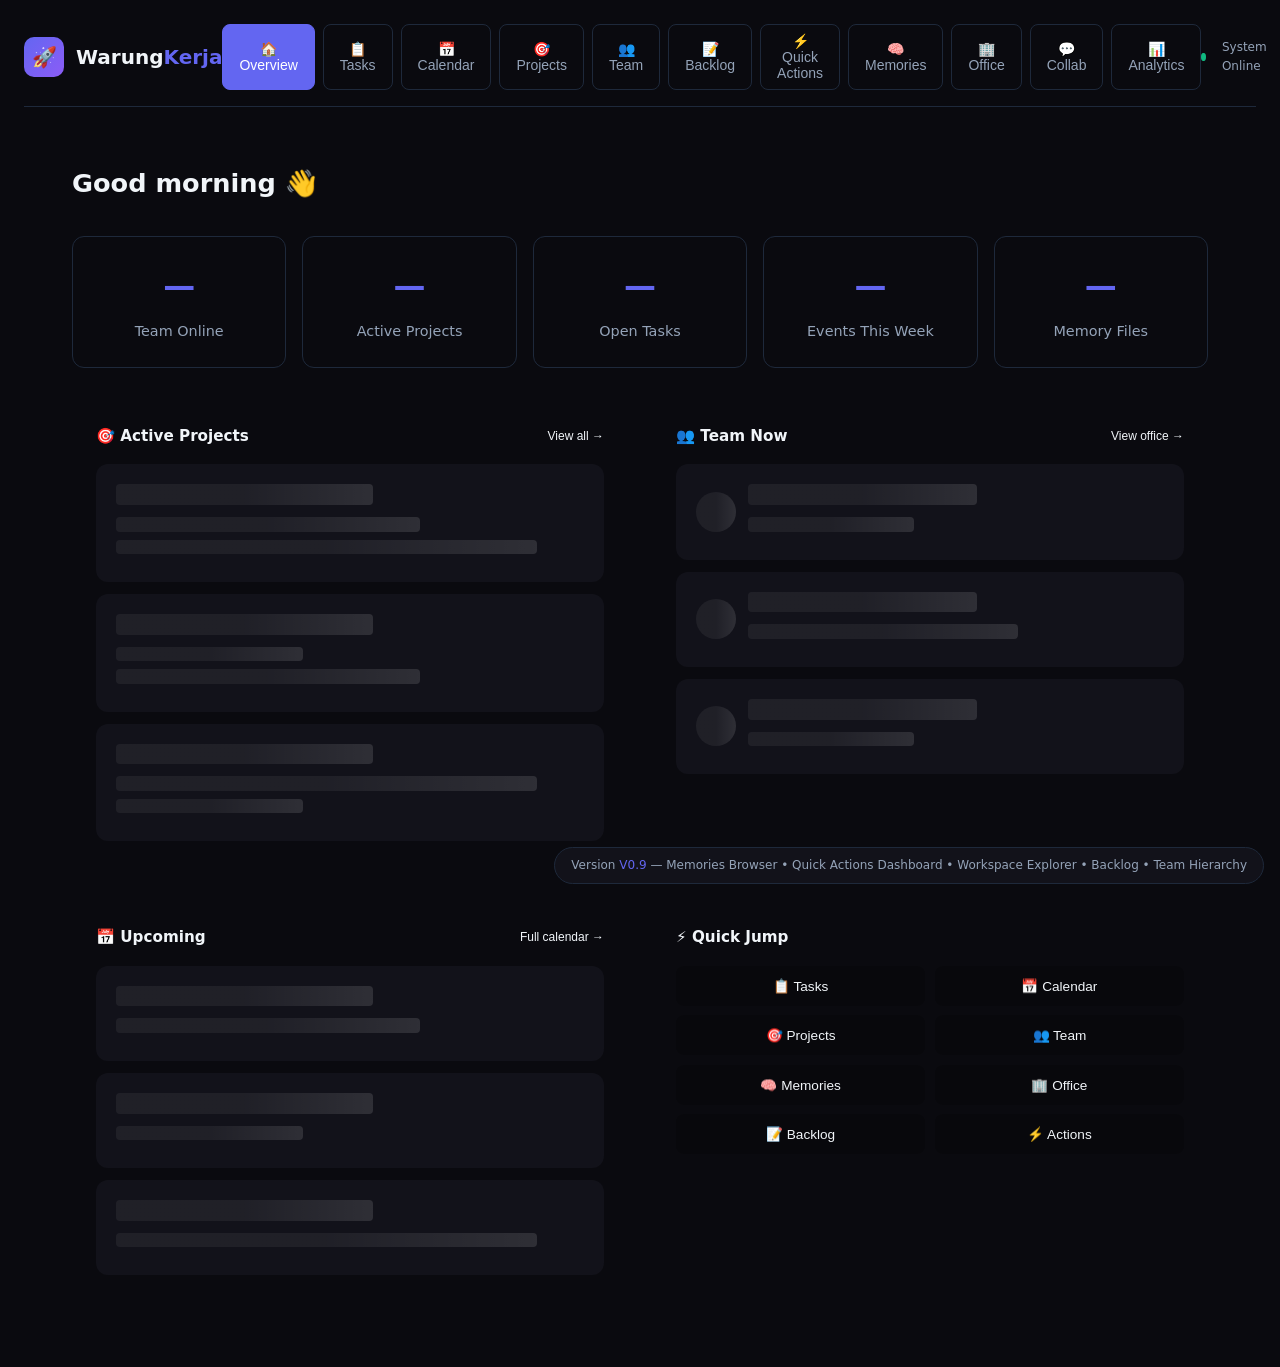
==== index.html @ e91f6173 "feat(V1.4): Add auto-refresh + skeleton loading states - Auto-refresh: all data sources reload every" ====
<!DOCTYPE html>
<html lang="en">
<head>
    <meta charset="UTF-8">
    <meta name="viewport" content="width=device-width, initial-scale=1.0">
    <title>Warung-Kerja Mission Control</title>
    <link rel="stylesheet" href="styles.css">
</head>
<body>
    <div class="container">
        <header>
            <div class="logo">
                <div class="logo-icon">🚀</div>
                <div>
                    <h1>Warung<span>Kerja</span></h1>
                </div>
            </div>
            <div class="nav-tabs">
                <button class="nav-tab active" onclick="showTab('overview', event)">🏠 Overview</button>
                <button class="nav-tab" onclick="showTab('tasks', event)">📋 Tasks</button>
                <button class="nav-tab" onclick="showTab('calendar', event)">📅 Calendar</button>
                <button class="nav-tab" onclick="showTab('projects', event)">🎯 Projects</button>
                <button class="nav-tab" onclick="showTab('team', event)">👥 Team</button>
                <button class="nav-tab" onclick="showTab('backlog', event)">📝 Backlog</button>
                <button class="nav-tab" onclick="showTab('quickactions', event)">⚡ Quick Actions</button>
                <button class="nav-tab" onclick="showTab('memories', event)">🧠 Memories</button>
                <button class="nav-tab" onclick="showTab('office', event)">🏢 Office</button>
                <button class="nav-tab" onclick="showTab('collaboration', event)">💬 Collab</button>
                <button class="nav-tab" onclick="showTab('analytics', event)">📊 Analytics</button>
            </div>
            <div class="status-bar">
                <div class="status-dot"></div>
                <span>System Online</span>
                <span id="refresh-pill" class="refresh-status" onclick="manualRefresh()" title="Click to refresh data">
                    <span class="refresh-dot" id="refresh-dot"></span>
                    <span class="refresh-icon">↻</span>
                    <span id="refresh-label">Loading…</span>
                </span>
            </div>
        </header>
        
        <div id="overview-tab" class="tab-content">
            <div style="padding: 2rem; max-width: 1200px; margin: 0 auto;">

                <!-- Greeting + date -->
                <div style="margin-bottom: 2rem;">
                    <h2 id="overview-greeting" style="margin: 0 0 0.25rem; font-size: 1.6rem;">Good morning 👋</h2>
                    <div id="overview-date" style="color: var(--text-secondary); font-size: 0.9rem;"></div>
                </div>

                <!-- Hero stats -->
                <div style="display: grid; grid-template-columns: repeat(auto-fit, minmax(160px, 1fr)); gap: 1rem; margin-bottom: 2rem;" id="overview-hero-stats">
                    <div class="stat-card" style="cursor:pointer;" onclick="showTab('team',event)">
                        <div class="stat-value" id="ov-online-count">—</div>
                        <div class="stat-label">Team Online</div>
                    </div>
                    <div class="stat-card" style="cursor:pointer;" onclick="showTab('projects',event)">
                        <div class="stat-value" id="ov-active-projects">—</div>
                        <div class="stat-label">Active Projects</div>
                    </div>
                    <div class="stat-card" style="cursor:pointer;" onclick="showTab('backlog',event)">
                        <div class="stat-value" id="ov-backlog-tasks">—</div>
                        <div class="stat-label">Open Tasks</div>
                    </div>
                    <div class="stat-card" style="cursor:pointer;" onclick="showTab('calendar',event)">
                        <div class="stat-value" id="ov-upcoming-events">—</div>
                        <div class="stat-label">Events This Week</div>
                    </div>
                    <div class="stat-card" style="cursor:pointer;" onclick="showTab('memories',event)">
                        <div class="stat-value" id="ov-memory-files">—</div>
                        <div class="stat-label">Memory Files</div>
                    </div>
                </div>

                <!-- Two-column: projects + team -->
                <div style="display: grid; grid-template-columns: 1fr 1fr; gap: 1.5rem; margin-bottom: 1.5rem;">

                    <!-- Active projects -->
                    <div style="background: var(--card-bg); border-radius: 12px; padding: 1.5rem; border: 1px solid var(--border-color);">
                        <div style="display:flex; justify-content:space-between; align-items:center; margin-bottom:1rem;">
                            <h3 style="margin:0; font-size:0.95rem;">🎯 Active Projects</h3>
                            <button onclick="showTab('projects',event)" style="font-size:0.75rem; background:none; border:none; color:var(--accent-color); cursor:pointer;">View all →</button>
                        </div>
                        <div id="ov-projects-list">
                            <div class="skeleton-card"><div class="skeleton-line title"></div><div class="skeleton-line medium"></div><div class="skeleton-line long"></div></div>
                            <div class="skeleton-card"><div class="skeleton-line title"></div><div class="skeleton-line short"></div><div class="skeleton-line medium"></div></div>
                            <div class="skeleton-card"><div class="skeleton-line title"></div><div class="skeleton-line long"></div><div class="skeleton-line short"></div></div>
                        </div>
                    </div>

                    <!-- Team presence -->
                    <div style="background: var(--card-bg); border-radius: 12px; padding: 1.5rem; border: 1px solid var(--border-color);">
                        <div style="display:flex; justify-content:space-between; align-items:center; margin-bottom:1rem;">
                            <h3 style="margin:0; font-size:0.95rem;">👥 Team Now</h3>
                            <button onclick="showTab('office',event)" style="font-size:0.75rem; background:none; border:none; color:var(--accent-color); cursor:pointer;">View office →</button>
                        </div>
                        <div id="ov-team-list">
                            <div class="skeleton-card" style="display:flex;gap:0.75rem;align-items:center;"><div class="skeleton-avatar"></div><div style="flex:1"><div class="skeleton-line title"></div><div class="skeleton-line short"></div></div></div>
                            <div class="skeleton-card" style="display:flex;gap:0.75rem;align-items:center;"><div class="skeleton-avatar"></div><div style="flex:1"><div class="skeleton-line title"></div><div class="skeleton-line medium"></div></div></div>
                            <div class="skeleton-card" style="display:flex;gap:0.75rem;align-items:center;"><div class="skeleton-avatar"></div><div style="flex:1"><div class="skeleton-line title"></div><div class="skeleton-line short"></div></div></div>
                        </div>
                    </div>
                </div>

                <!-- Two-column: upcoming events + quick nav -->
                <div style="display: grid; grid-template-columns: 1fr 1fr; gap: 1.5rem;">

                    <!-- Upcoming calendar events -->
                    <div style="background: var(--card-bg); border-radius: 12px; padding: 1.5rem; border: 1px solid var(--border-color);">
                        <div style="display:flex; justify-content:space-between; align-items:center; margin-bottom:1rem;">
                            <h3 style="margin:0; font-size:0.95rem;">📅 Upcoming</h3>
                            <button onclick="showTab('calendar',event)" style="font-size:0.75rem; background:none; border:none; color:var(--accent-color); cursor:pointer;">Full calendar →</button>
                        </div>
                        <div id="ov-events-list">
                            <div class="skeleton-card"><div class="skeleton-line title"></div><div class="skeleton-line medium"></div></div>
                            <div class="skeleton-card"><div class="skeleton-line title"></div><div class="skeleton-line short"></div></div>
                            <div class="skeleton-card"><div class="skeleton-line title"></div><div class="skeleton-line long"></div></div>
                        </div>
                    </div>

                    <!-- Quick navigation -->
                    <div style="background: var(--card-bg); border-radius: 12px; padding: 1.5rem; border: 1px solid var(--border-color);">
                        <h3 style="margin:0 0 1rem; font-size:0.95rem;">⚡ Quick Jump</h3>
                        <div style="display: grid; grid-template-columns: 1fr 1fr; gap: 0.6rem;">
                            <button onclick="showTab('tasks',event)" style="padding:0.75rem; background:rgba(0,0,0,0.2); border:1px solid var(--border-color); border-radius:8px; color:var(--text-color); cursor:pointer; font-size:0.85rem; transition:background 0.15s;" onmouseover="this.style.background='rgba(99,102,241,0.15)'" onmouseout="this.style.background='rgba(0,0,0,0.2)'">📋 Tasks</button>
                            <button onclick="showTab('calendar',event)" style="padding:0.75rem; background:rgba(0,0,0,0.2); border:1px solid var(--border-color); border-radius:8px; color:var(--text-color); cursor:pointer; font-size:0.85rem; transition:background 0.15s;" onmouseover="this.style.background='rgba(99,102,241,0.15)'" onmouseout="this.style.background='rgba(0,0,0,0.2)'">📅 Calendar</button>
                            <button onclick="showTab('projects',event)" style="padding:0.75rem; background:rgba(0,0,0,0.2); border:1px solid var(--border-color); border-radius:8px; color:var(--text-color); cursor:pointer; font-size:0.85rem; transition:background 0.15s;" onmouseover="this.style.background='rgba(99,102,241,0.15)'" onmouseout="this.style.background='rgba(0,0,0,0.2)'">🎯 Projects</button>
                            <button onclick="showTab('team',event)" style="padding:0.75rem; background:rgba(0,0,0,0.2); border:1px solid var(--border-color); border-radius:8px; color:var(--text-color); cursor:pointer; font-size:0.85rem; transition:background 0.15s;" onmouseover="this.style.background='rgba(99,102,241,0.15)'" onmouseout="this.style.background='rgba(0,0,0,0.2)'">👥 Team</button>
                            <button onclick="showTab('memories',event)" style="padding:0.75rem; background:rgba(0,0,0,0.2); border:1px solid var(--border-color); border-radius:8px; color:var(--text-color); cursor:pointer; font-size:0.85rem; transition:background 0.15s;" onmouseover="this.style.background='rgba(99,102,241,0.15)'" onmouseout="this.style.background='rgba(0,0,0,0.2)'">🧠 Memories</button>
                            <button onclick="showTab('office',event)" style="padding:0.75rem; background:rgba(0,0,0,0.2); border:1px solid var(--border-color); border-radius:8px; color:var(--text-color); cursor:pointer; font-size:0.85rem; transition:background 0.15s;" onmouseover="this.style.background='rgba(99,102,241,0.15)'" onmouseout="this.style.background='rgba(0,0,0,0.2)'">🏢 Office</button>
                            <button onclick="showTab('backlog',event)" style="padding:0.75rem; background:rgba(0,0,0,0.2); border:1px solid var(--border-color); border-radius:8px; color:var(--text-color); cursor:pointer; font-size:0.85rem; transition:background 0.15s;" onmouseover="this.style.background='rgba(99,102,241,0.15)'" onmouseout="this.style.background='rgba(0,0,0,0.2)'">📝 Backlog</button>
                            <button onclick="showTab('quickactions',event)" style="padding:0.75rem; background:rgba(0,0,0,0.2); border:1px solid var(--border-color); border-radius:8px; color:var(--text-color); cursor:pointer; font-size:0.85rem; transition:background 0.15s;" onmouseover="this.style.background='rgba(99,102,241,0.15)'" onmouseout="this.style.background='rgba(0,0,0,0.2)'">⚡ Actions</button>
                        </div>
                    </div>
                </div>

            </div>
        </div>

        <div id="tasks-tab" class="tab-content" style="display:none;">
            <div class="taskboard">
                <div class="activity-feed">
                    <h3>📡 Live Activity</h3>
                    <div id="activity-list">
                        <div class="activity-item">
                            <div class="activity-time">15:45</div>
                            <div>Task Board V0.6 deployed</div>
                            <div class="activity-agent">Baro the Creator</div>
                        </div>
                        <div class="activity-item">
                            <div class="activity-time">15:30</div>
                            <div>Building Task Board module</div>
                            <div class="activity-agent">Baro the Creator</div>
                        </div>
                        <div class="activity-item">
                            <div class="activity-time">14:38</div>
                            <div>Mission Control V0.6 started</div>
                            <div class="activity-agent">Raz</div>
                        </div>
                    </div>
                </div>
                
                <div class="kanban-board">
                    <div class="kanban-column" data-status="backlog">
                        <div class="kanban-header">
                            <div class="kanban-title">📥 Backlog</div>
                            <span class="kanban-count">1</span>
                        </div>
                        <div class="tasks-container">
                            <div class="task-card" draggable="true" data-task-id="1">
                                <div class="task-title">Build Calendar module</div>
                                <div class="task-meta">
                                    <div class="task-assignee">
                                        <div class="assignee-avatar">B</div>
                                        <span>Baro</span>
                                    </div>
                                    <span class="task-priority priority-medium">Medium</span>
                                </div>
                            </div>

                        </div>
                        <button class="new-task-btn" onclick="addTask('backlog')">+ New Task</button>
                    </div>
                    
                    <div class="kanban-column" data-status="todo">
                        <div class="kanban-header">
                            <div class="kanban-title">📝 To Do</div>
                            <span class="kanban-count">1</span>
                        </div>
                        <div class="tasks-container">
                            <div class="task-card" draggable="true" data-task-id="3">
                                <div class="task-title">Build Data Bridge</div>
                                <div class="task-meta">
                                    <div class="task-assignee">
                                        <div class="assignee-avatar">B</div>
                                        <span>Baro</span>
                                    </div>
                                    <span class="task-priority priority-high">High</span>
                                </div>
                            </div>
                        </div>
                        <button class="new-task-btn" onclick="addTask('todo')">+ New Task</button>
                    </div>
                    
                    <div class="kanban-column" data-status="inprogress">
                        <div class="kanban-header">
                            <div class="kanban-title">⚡ In Progress</div>
                            <span class="kanban-count">1</span>
                        </div>
                        <div class="tasks-container">
                            <div class="task-card" draggable="true" data-task-id="4">
                                <div class="task-title">Mission Control V0.6</div>
                                <div class="task-meta">
                                    <div class="task-assignee">
                                        <div class="assignee-avatar">B</div>
                                        <span>Baro</span>
                                    </div>
                                    <span class="task-priority priority-high">High</span>
                                </div>
                            </div>
                        </div>
                        <button class="new-task-btn" onclick="addTask('inprogress')">+ New Task</button>
                    </div>
                    
                    <div class="kanban-column" data-status="done">
                        <div class="kanban-header">
                            <div class="kanban-title">✅ Done</div>
                            <span class="kanban-count">2</span>
                        </div>
                        <div class="tasks-container">
                            <div class="task-card" draggable="true" data-task-id="5" style="border-left-color: var(--success);">
                                <div class="task-title">Initial Dashboard</div>
                                <div class="task-meta">
                                    <div class="task-assignee">
                                        <div class="assignee-avatar">B</div>
                                        <span>Baro</span>
                                    </div>
                                    <span class="task-priority priority-low">Done</span>
                                </div>
                            </div>
                            <div class="task-card" draggable="true" data-task-id="6" style="border-left-color: var(--success);">
                                <div class="task-title">Projects Tracker V0.7</div>
                                <div class="task-meta">
                                    <div class="task-assignee">
                                        <div class="assignee-avatar">N</div>
                                        <span>Noona</span>
                                    </div>
                                    <span class="task-priority priority-medium">Done</span>
                                </div>
                            </div>
                        </div>
                        <button class="new-task-btn" onclick="addTask('done')">+ New Task</button>
                    </div>
                </div>
                
                <div class="quick-panel">
                    <h3>⚡ Quick Actions</h3>
                    <div class="quick-actions">
                        <button class="quick-action-btn" onclick="alert('Deploying agent...')">🤖 Deploy Agent</button>
                        <button class="quick-action-btn" onclick="alert('Scanning visual diary...')">🎨 Scan Visuals</button>
                        <button class="quick-action-btn" onclick="alert('Generating morning brief...')">📋 Morning Brief</button>
                        <button class="quick-action-btn" onclick="alert('Creating new project...')">🎯 New Project</button>
                        <button class="quick-action-btn" onclick="alert('Syncing with vault...')">🔄 Sync Vault</button>
                    </div>
                </div>
            </div>
        </div>
        
        <div id="calendar-tab" class="tab-content" style="display: none;">
            <div class="calendar-container">
                <div class="calendar-header">
                    <button id="prev-month" class="calendar-nav">&lt;</button>
                    <h2 id="current-month">March 2026</h2>
                    <button id="next-month" class="calendar-nav">&gt;</button>
                </div>
                
                <div class="calendar-weekdays">
                    <div>Sun</div>
                    <div>Mon</div>
                    <div>Tue</div>
                    <div>Wed</div>
                    <div>Thu</div>
                    <div>Fri</div>
                    <div>Sat</div>
                </div>
                
                <div id="calendar-grid" class="calendar-grid">
                    <!-- Calendar days will be generated by JavaScript -->
                </div>
                
                <div class="calendar-legend">
                    <div class="legend-item">
                        <div class="legend-color" style="background-color: #10b981;"></div>
                        <span>Meetings</span>
                    </div>
                    <div class="legend-item">
                        <div class="legend-color" style="background-color: #8b5cf6;"></div>
                        <span>Cron Jobs</span>
                    </div>
                    <div class="legend-item">
                        <div class="legend-color" style="background-color: #f59e0b;"></div>
                        <span>Tasks</span>
                    </div>
                    <div class="legend-item">
                        <div class="legend-color" style="background-color: #ef4444;"></div>
                        <span>Milestones</span>
                    </div>
                </div>
                
                <div id="calendar-events" class="calendar-events">
                    <h3>Events for <span id="selected-date">Select a date</span></h3>
                    <div id="events-list">
                        <!-- Events will be populated here -->
                    </div>
                </div>
            </div>
        </div>
        
        <div id="projects-tab" class="tab-content" style="display: none;">
            <div class="projects-container">
                <div class="projects-header">
                    <h2>🎯 Active Projects</h2>
                    <div class="projects-filters">
                        <button class="filter-btn active" data-filter="all">All</button>
                        <button class="filter-btn" data-filter="active">Active</button>
                        <button class="filter-btn" data-filter="planning">Planning</button>
                        <button class="filter-btn" data-filter="completed">Completed</button>
                    </div>
                </div>
                
                <div class="projects-grid" id="projects-grid">
                    <!-- Projects will be loaded here -->
                    <div class="loading-projects">
                        <div class="spinner"></div>
                        <p>Loading projects...</p>
                    </div>
                </div>
                
                <div class="projects-stats">
                    <div class="stat-card">
                        <div class="stat-value" id="total-projects">0</div>
                        <div class="stat-label">Total Projects</div>
                    </div>
                    <div class="stat-card">
                        <div class="stat-value" id="active-projects">0</div>
                        <div class="stat-label">Active</div>
                    </div>
                    <div class="stat-card">
                        <div class="stat-value" id="avg-progress">0%</div>
                        <div class="stat-label">Avg Progress</div>
                    </div>
                </div>
            </div>
        </div>
        
        <div id="team-tab" class="tab-content" style="display: none;">
            <div style="padding: 2rem; max-width: 800px; margin: 0 auto;">
                <h2 style="text-align: center; margin-bottom: 1rem;">👥 Team Structure</h2>
                <div style="text-align: center; color: var(--text-secondary); margin-bottom: 2rem; font-size: 0.9rem;">
                    Warung Kerja Mission Control: Central dashboard for team coordination, project tracking, and agent management
                    <div style="margin-top: 0.5rem; font-size: 0.8rem; display: flex; align-items: center; justify-content: center; gap: 0.5rem;">
                        <span style="background: var(--accent-color); color: white; padding: 0.2rem 0.5rem; border-radius: 4px; font-size: 0.7rem;">🤖 AUTONOMOUS</span>
                        <span>Dynamic team module • Last updated: 12:15</span>
                    </div>
                </div>
                
                <div id="team-org-chart" style="background: var(--card-bg); border-radius: 12px; padding: 2rem; margin-bottom: 2rem; border: 1px solid var(--border-color);">
                    <div id="team-members-container" style="display: flex; flex-direction: column; align-items: center; gap: 2rem;">
                        <!-- Team members will be loaded dynamically from team.json -->
                        <div style="text-align: center; padding: 3rem; color: var(--text-secondary);">
                            <div style="font-size: 2rem; margin-bottom: 1rem;">👥</div>
                            <div>Loading team data...</div>
                            <div style="font-size: 0.8rem; margin-top: 0.5rem;">Fetching from team.json</div>
                        </div>
                    </div>
                </div>
                
                <div style="background: var(--card-bg); border-radius: 12px; padding: 1.5rem; border: 1px solid var(--border-color);">
                    <h3 style="margin-top: 0;">📊 Team Data & Status</h3>
                    <div id="team-stats-container" class="team-stats-grid" style="display: grid; grid-template-columns: repeat(auto-fit, minmax(250px, 1fr)); gap: 1rem; margin-top: 1rem;">
                        <!-- Team stats will be loaded dynamically -->
                        <div>
                            <div style="font-weight: bold; color: var(--text-secondary);">Loading...</div>
                            <div>Fetching team data</div>
                        </div>
                    </div>
                    
                    <div style="margin-top: 1.5rem; padding-top: 1rem; border-top: 1px solid var(--border-color);">
                        <div style="display: flex; align-items: center; gap: 1rem; flex-wrap: wrap;">
                            <div style="display: flex; align-items: center; gap: 0.5rem;">
                                <div style="width: 10px; height: 10px; background: #10b981; border-radius: 50%;"></div>
                                <span style="font-size: 0.8rem;">Online</span>
                            </div>
                            <div style="display: flex; align-items: center; gap: 0.5rem;">
                                <div style="width: 10px; height: 10px; background: #ef4444; border-radius: 50%;"></div>
                                <span style="font-size: 0.8rem;">Offline</span>
                            </div>
                            <div style="display: flex; align-items: center; gap: 0.5rem;">
                                <div style="width: 10px; height: 10px; background: #f59e0b; border-radius: 50%;"></div>
                                <span style="font-size: 0.8rem;">Away</span>
                            </div>
                            <div style="display: flex; align-items: center; gap: 0.5rem;">
                                <div style="width: 10px; height: 10px; background: #94a3b8; border-radius: 50%;"></div>
                                <span style="font-size: 0.8rem;">Variable</span>
                            </div>
                        </div>
                    </div>
                </div>
                
                <div style="margin-top: 2rem; text-align: center; color: var(--text-secondary); font-size: 0.9rem;">
                    <p>✅ V0.8 Team Module enhanced with status indicators and mission statements<br>
                    🔄 Staging verified: All updates deployed to GitHub Pages</p>
                </div>
                
                <!-- Workspace Explorer -->
                <div style="background: var(--card-bg); border-radius: 12px; padding: 1.5rem; border: 1px solid var(--border-color); margin-top: 2rem;">
                    <h3 style="margin-top: 0; display: flex; align-items: center; gap: 0.5rem;">
                        <span>📁 Workspace Explorer</span>
                        <span style="background: var(--accent-color); color: white; padding: 0.2rem 0.5rem; border-radius: 4px; font-size: 0.7rem;">NEW</span>
                    </h3>
                    <div style="color: var(--text-secondary); margin-bottom: 1rem; font-size: 0.9rem;">
                        Browse agent workspace files and directories. Click on an agent to view their workspace contents.
                    </div>
                    
                    <div style="display: flex; gap: 1rem; margin-bottom: 1.5rem; flex-wrap: wrap;">
                        <button class="workspace-tab" onclick="showWorkspace('Baro')" style="background: linear-gradient(135deg, #f093fb 0%, #f5576c 100%); color: white;">🎨 Baro</button>
                        <button class="workspace-tab" onclick="showWorkspace('noona')" style="background: linear-gradient(135deg, #4facfe 0%, #00f2fe 100%); color: white;">🔧 Noona</button>
                        <button class="workspace-tab" onclick="showWorkspace('_Shared_Memory')" style="background: linear-gradient(135deg, #10b981 0%, #3b82f6 100%); color: white;">🧠 Shared Memory</button>
                    </div>
                    
                    <!-- Search and Filter Bar -->
                    <div style="display: flex; gap: 0.5rem; margin-bottom: 1rem; flex-wrap: wrap;">
                        <div style="flex-grow: 1; position: relative;">
                            <input type="text" id="workspace-search" placeholder="Search files by name, type, or extension..." 
                                   style="width: 100%; padding: 0.75rem 1rem 0.75rem 2.5rem; background: rgba(0,0,0,0.2); border: 1px solid var(--border-color); border-radius: 8px; color: var(--text-color); font-size: 0.9rem;"
                                   oninput="filterWorkspaceFiles()">
                            <span style="position: absolute; left: 0.75rem; top: 50%; transform: translateY(-50%); opacity: 0.7;">🔍</span>
                        </div>
                        <select id="workspace-filter-type" onchange="filterWorkspaceFiles()" 
                                style="padding: 0.75rem; background: rgba(0,0,0,0.2); border: 1px solid var(--border-color); border-radius: 8px; color: var(--text-color); font-size: 0.9rem; min-width: 120px;">
                            <option value="all">All File Types</option>
                            <option value="text">Text Files</option>
                            <option value="image">Images</option>
                            <option value="other">Other Files</option>
                        </select>
                        <button onclick="clearWorkspaceFilters()" 
                                style="padding: 0.75rem 1rem; background: rgba(0,0,0,0.3); border: 1px solid var(--border-color); border-radius: 8px; color: var(--text-color); font-size: 0.9rem; cursor: pointer;">
                            Clear Filters
                        </button>
                    </div>
                    
                    <div id="workspace-content" style="min-height: 300px; background: rgba(0,0,0,0.2); border-radius: 8px; padding: 1rem; border: 1px solid var(--border-color);">
                        <div style="text-align: center; padding: 3rem; color: var(--text-secondary);">
                            <div style="font-size: 2rem; margin-bottom: 1rem;">📁</div>
                            <div>Select an agent workspace to explore</div>
                            <div style="font-size: 0.8rem; margin-top: 0.5rem;">Click on an agent button above</div>
                        </div>
                    </div>
                    
                    <div style="margin-top: 1rem; font-size: 0.8rem; color: var(--text-secondary); display: flex; justify-content: space-between; align-items: center;">
                        <div>
                            <span style="display: inline-flex; align-items: center; gap: 0.3rem;">
                                <div style="width: 8px; height: 8px; background: #10b981; border-radius: 50%;"></div>
                                <span>Text files</span>
                            </span>
                            <span style="margin-left: 1rem; display: inline-flex; align-items: center; gap: 0.3rem;">
                                <div style="width: 8px; height: 8px; background: #8b5cf6; border-radius: 50%;"></div>
                                <span>Images</span>
                            </span>
                            <span style="margin-left: 1rem; display: inline-flex; align-items: center; gap: 0.3rem;">
                                <div style="width: 8px; height: 8px; background: #94a3b8; border-radius: 50%;"></div>
                                <span>Other files</span>
                            </span>
                        </div>
                        <div id="workspace-stats">No workspace selected</div>
                    </div>
                </div>
            </div>
        </div>
        
        <div id="backlog-tab" class="tab-content" style="display: none;">
            <div style="padding: 2rem; max-width: 1200px; margin: 0 auto;">
                <h2 style="text-align: center; margin-bottom: 1rem;">📝 Mission Control Backlog</h2>
                <div style="text-align: center; color: var(--text-secondary); margin-bottom: 2rem; font-size: 0.9rem;">
                    Task tracking, progress monitoring, and roadmap visualization for Mission Control development
                    <div style="margin-top: 0.5rem; font-size: 0.8rem; display: flex; align-items: center; justify-content: center; gap: 0.5rem;">
                        <span style="background: var(--accent-color); color: white; padding: 0.2rem 0.5rem; border-radius: 4px; font-size: 0.7rem;">📊 LIVE</span>
                        <span>Auto-updating from Backlog.md • Last updated: <span id="backlog-last-updated">Loading...</span></span>
                    </div>
                </div>
                
                <!-- Progress Summary -->
                <div style="background: var(--card-bg); border-radius: 12px; padding: 1.5rem; margin-bottom: 2rem; border: 1px solid var(--border-color);">
                    <h3 style="margin-top: 0;">📈 Progress Overview</h3>
                    <div id="backlog-progress" class="progress-grid" style="display: grid; grid-template-columns: repeat(auto-fit, minmax(250px, 1fr)); gap: 1.5rem; margin-top: 1rem;">
                        <!-- Progress stats will be loaded dynamically -->
                        <div style="text-align: center; padding: 1rem; background: var(--bg-hover); border-radius: 8px;">
                            <div style="font-size: 2rem; margin-bottom: 0.5rem;">⏳</div>
                            <div style="font-weight: bold;">Loading...</div>
                            <div style="font-size: 0.8rem; color: var(--text-secondary);">Calculating progress</div>
                        </div>
                    </div>
                </div>
                
                <!-- Backlog Content -->
                <div style="display: grid; grid-template-columns: 1fr 350px; gap: 2rem;">
                    <!-- Main Backlog Content -->
                    <div style="background: var(--card-bg); border-radius: 12px; padding: 2rem; border: 1px solid var(--border-color);">
                        <div style="display: flex; justify-content: space-between; align-items: center; margin-bottom: 1.5rem;">
                            <h3 style="margin: 0;">📋 Task Backlog</h3>
                            <div style="display: flex; gap: 0.5rem;">
                                <button id="filter-all" class="filter-btn active" onclick="filterTasks('all')">All</button>
                                <button id="filter-priority" class="filter-btn" onclick="filterTasks('priority')">Priority</button>
                                <button id="filter-todo" class="filter-btn" onclick="filterTasks('todo')">To Do</button>
                                <button id="filter-done" class="filter-btn" onclick="filterTasks('done')">Done</button>
                            </div>
                        </div>
                        
                        <div id="backlog-content" style="font-size: 0.9rem; line-height: 1.6;">
                            <div style="text-align: center; padding: 3rem; color: var(--text-secondary);">
                                <div style="font-size: 2rem; margin-bottom: 1rem;">📝</div>
                                <div>Loading backlog data...</div>
                                <div style="font-size: 0.8rem; margin-top: 0.5rem;">Fetching from Backlog.md</div>
                            </div>
                        </div>
                    </div>
                    
                    <!-- Sidebar: Stats & Quick Actions -->
                    <div style="display: flex; flex-direction: column; gap: 1.5rem;">
                        <!-- Stats Card -->
                        <div style="background: var(--card-bg); border-radius: 12px; padding: 1.5rem; border: 1px solid var(--border-color);">
                            <h4 style="margin-top: 0; margin-bottom: 1rem;">📊 Quick Stats</h4>
                            <div id="backlog-stats" style="display: flex; flex-direction: column; gap: 0.8rem;">
                                <div style="display: flex; justify-content: space-between;">
                                    <span>Total Tasks:</span>
                                    <span style="font-weight: bold;">Loading...</span>
                                </div>
                                <div style="display: flex; justify-content: space-between;">
                                    <span>Completed:</span>
                                    <span style="font-weight: bold;">Loading...</span>
                                </div>
                                <div style="display: flex; justify-content: space-between;">
                                    <span>In Progress:</span>
                                    <span style="font-weight: bold;">Loading...</span>
                                </div>
                                <div style="display: flex; justify-content: space-between;">
                                    <span>Priority Tasks:</span>
                                    <span style="font-weight: bold;">Loading...</span>
                                </div>
                            </div>
                        </div>
                        
                        <!-- Roadmap Card -->
                        <div style="background: var(--card-bg); border-radius: 12px; padding: 1.5rem; border: 1px solid var(--border-color);">
                            <h4 style="margin-top: 0; margin-bottom: 1rem;">🗺️ Roadmap</h4>
                            <div style="font-size: 0.85rem; line-height: 1.5;">
                                <div style="display: flex; align-items: center; gap: 0.5rem; margin-bottom: 0.8rem;">
                                    <div style="width: 12px; height: 12px; background: #3b82f6; border-radius: 50%;"></div>
                                    <span><strong>Phase 1</strong> (Now): Immediate improvements</span>
                                </div>
                                <div style="display: flex; align-items: center; gap: 0.5rem; margin-bottom: 0.8rem;">
                                    <div style="width: 12px; height: 12px; background: #8b5cf6; border-radius: 50%;"></div>
                                    <span><strong>Phase 2</strong> (Week 1): Core features</span>
                                </div>
                                <div style="display: flex; align-items: center; gap: 0.5rem; margin-bottom: 0.8rem;">
                                    <div style="width: 12px; height: 12px; background: #10b981; border-radius: 50%;"></div>
                                    <span><strong>Phase 3</strong> (Weeks 2-3): Advanced features</span>
                                </div>
                            </div>
                            <div style="margin-top: 1rem; padding-top: 1rem; border-top: 1px solid var(--border-color);">
                                <a href="mission-control-roadmap.md" style="color: var(--accent-color); text-decoration: none; font-size: 0.85rem; display: flex; align-items: center; gap: 0.5rem;">
                                    📄 View full roadmap →
                                </a>
                            </div>
                        </div>
                        
                        <!-- Actions Card -->
                        <div style="background: var(--card-bg); border-radius: 12px; padding: 1.5rem; border: 1px solid var(--border-color);">
                            <h4 style="margin-top: 0; margin-bottom: 1rem;">⚡ Quick Actions</h4>
                            <div style="display: flex; flex-direction: column; gap: 0.5rem;">
                                <button onclick="refreshBacklog()" style="padding: 0.5rem; background: var(--accent-color); color: white; border: none; border-radius: 6px; cursor: pointer; font-size: 0.85rem;">
                                    🔄 Refresh Backlog
                                </button>
                                <button onclick="openBacklogFile()" style="padding: 0.5rem; background: var(--bg-hover); color: var(--text-primary); border: 1px solid var(--border-color); border-radius: 6px; cursor: pointer; font-size: 0.85rem;">
                                    📝 Edit Backlog.md
                                </button>
                                <button onclick="exportBacklog()" style="padding: 0.5rem; background: var(--bg-hover); color: var(--text-primary); border: 1px solid var(--border-color); border-radius: 6px; cursor: pointer; font-size: 0.85rem;">
                                    📤 Export as JSON
                                </button>
                            </div>
                        </div>
                    </div>
                </div>
            </div>
        </div>
        
        <div id="quickactions-tab" class="tab-content" style="display: none;">
            <div style="max-width: 1200px; margin: 0 auto;">
                <h2 style="margin-bottom: 2rem; display: flex; align-items: center; gap: 0.5rem;">
                    <span>⚡</span>
                    <span>Quick Actions Dashboard</span>
                </h2>
                
                <div style="display: grid; grid-template-columns: repeat(auto-fit, minmax(300px, 1fr)); gap: 1.5rem; margin-bottom: 2rem;">
                    <!-- Team Status Card -->
                    <div style="background: var(--bg-card); border-radius: 12px; padding: 1.5rem; border: 1px solid var(--border);">
                        <h3 style="margin-top: 0; margin-bottom: 1rem; display: flex; align-items: center; gap: 0.5rem;">
                            <span>👥</span>
                            <span>Team Status</span>
                        </h3>
                        <div id="team-status-list" style="display: flex; flex-direction: column; gap: 0.75rem;">
                            <div style="display: flex; align-items: center; justify-content: space-between; padding: 0.75rem; background: rgba(0,0,0,0.2); border-radius: 8px;">
                                <div style="display: flex; align-items: center; gap: 0.75rem;">
                                    <div style="width: 10px; height: 10px; border-radius: 50%; background: var(--success);"></div>
                                    <div>
                                        <div style="font-weight: 500;">Raz</div>
                                        <div style="font-size: 0.8rem; opacity: 0.7;">Online</div>
                                    </div>
                                </div>
                                <button onclick="sendQuickMessage('Raz', 'status')" style="background: var(--accent); color: white; border: none; padding: 0.4rem 0.8rem; border-radius: 6px; font-size: 0.8rem; cursor: pointer;">
                                    Ping
                                </button>
                            </div>
                            <div style="display: flex; align-items: center; justify-content: space-between; padding: 0.75rem; background: rgba(0,0,0,0.2); border-radius: 8px;">
                                <div style="display: flex; align-items: center; gap: 0.75rem;">
                                    <div style="width: 10px; height: 10px; border-radius: 50%; background: var(--success);"></div>
                                    <div>
                                        <div style="font-weight: 500;">Baro</div>
                                        <div style="font-size: 0.8rem; opacity: 0.7;">Creative Director</div>
                                    </div>
                                </div>
                                <button onclick="sendQuickMessage('Baro', 'status')" style="background: var(--accent); color: white; border: none; padding: 0.4rem 0.8rem; border-radius: 6px; font-size: 0.8rem; cursor: pointer;">
                                    Ping
                                </button>
                            </div>
                            <div style="display: flex; align-items: center; justify-content: space-between; padding: 0.75rem; background: rgba(0,0,0,0.2); border-radius: 8px;">
                                <div style="display: flex; align-items: center; gap: 0.75rem;">
                                    <div style="width: 10px; height: 10px; border-radius: 50%; background: var(--warning);"></div>
                                    <div>
                                        <div style="font-weight: 500;">Noona</div>
                                        <div style="font-size: 0.8rem; opacity: 0.7;">Autonomous Development</div>
                                    </div>
                                </div>
                                <button onclick="generateStatusReport()" style="background: var(--accent); color: white; border: none; padding: 0.4rem 0.8rem; border-radius: 6px; font-size: 0.8rem; cursor: pointer;">
                                    Report
                                </button>
                            </div>
                        </div>
                    </div>
                    
                    <!-- Quick Actions Card -->
                    <div style="background: var(--bg-card); border-radius: 12px; padding: 1.5rem; border: 1px solid var(--border);">
                        <h3 style="margin-top: 0; margin-bottom: 1rem; display: flex; align-items: center; gap: 0.5rem;">
                            <span>🚀</span>
                            <span>Quick Actions</span>
                        </h3>
                        <div style="display: grid; grid-template-columns: repeat(2, 1fr); gap: 0.75rem;">
                            <button onclick="openProject('mission-control')" style="background: rgba(99, 102, 241, 0.1); border: 1px solid var(--accent); color: var(--accent); padding: 0.75rem; border-radius: 8px; cursor: pointer; display: flex; flex-direction: column; align-items: center; gap: 0.5rem; transition: all 0.2s;" onmouseover="this.style.background='rgba(99, 102, 241, 0.2)';" onmouseout="this.style.background='rgba(99, 102, 241, 0.1)';">
                                <span style="font-size: 1.5rem;">📊</span>
                                <span style="font-size: 0.85rem;">Mission Control</span>
                            </button>
                            <button onclick="openProject('workspace-explorer')" style="background: rgba(16, 185, 129, 0.1); border: 1px solid var(--success); color: var(--success); padding: 0.75rem; border-radius: 8px; cursor: pointer; display: flex; flex-direction: column; align-items: center; gap: 0.5rem; transition: all 0.2s;" onmouseover="this.style.background='rgba(16, 185, 129, 0.2)';" onmouseout="this.style.background='rgba(16, 185, 129, 0.1)';">
                                <span style="font-size: 1.5rem;">📁</span>
                                <span style="font-size: 0.85rem;">Workspace</span>
                            </button>
                            <button onclick="generateDailyReport()" style="background: rgba(245, 158, 11, 0.1); border: 1px solid var(--warning); color: var(--warning); padding: 0.75rem; border-radius: 8px; cursor: pointer; display: flex; flex-direction: column; align-items: center; gap: 0.5rem; transition: all 0.2s;" onmouseover="this.style.background='rgba(245, 158, 11, 0.2)';" onmouseout="this.style.background='rgba(245, 158, 11, 0.1)';">
                                <span style="font-size: 1.5rem;">📈</span>
                                <span style="font-size: 0.85rem;">Daily Report</span>
                            </button>
                            <button onclick="openGitHub()" style="background: rgba(139, 92, 246, 0.1); border: 1px solid #8b5cf6; color: #8b5cf6; padding: 0.75rem; border-radius: 8px; cursor: pointer; display: flex; flex-direction: column; align-items: center; gap: 0.5rem; transition: all 0.2s;" onmouseover="this.style.background='rgba(139, 92, 246, 0.2)';" onmouseout="this.style.background='rgba(139, 92, 246, 0.1)';">
                                <span style="font-size: 1.5rem;">🐙</span>
                                <span style="font-size: 0.85rem;">GitHub</span>
                            </button>
                        </div>
                    </div>
                    
                    <!-- Communication Tools Card -->
                    <div style="background: var(--bg-card); border-radius: 12px; padding: 1.5rem; border: 1px solid var(--border);">
                        <h3 style="margin-top: 0; margin-bottom: 1rem; display: flex; align-items: center; gap: 0.5rem;">
                            <span>💬</span>
                            <span>Quick Messages</span>
                        </h3>
                        <div style="display: flex; flex-direction: column; gap: 0.75rem;">
                            <button onclick="copyMessageTemplate('status')" style="background: rgba(0,0,0,0.2); border: 1px solid var(--border); color: var(--text-primary); padding: 0.75rem; border-radius: 8px; cursor: pointer; text-align: left; transition: all 0.2s;" onmouseover="this.style.background='rgba(0,0,0,0.3)';">
                                <div style="font-weight: 500; margin-bottom: 0.25rem;">Status Update</div>
                                <div style="font-size: 0.8rem; opacity: 0.7;">"Working on [task], ETA [time]"</div>
                            </button>
                            <button onclick="copyMessageTemplate('blocked')" style="background: rgba(0,0,0,0.2); border: 1px solid var(--border); color: var(--text-primary); padding: 0.75rem; border-radius: 8px; cursor: pointer; text-align: left; transition: all 0.2s;" onmouseover="this.style.background='rgba(0,0,0,0.3)';">
                                <div style="font-weight: 500; margin-bottom: 0.25rem;">Blocked</div>
                                <div style="font-size: 0.8rem; opacity: 0.7;">"Need help with [issue]"</div>
                            </button>
                            <button onclick="copyMessageTemplate('done')" style="background: rgba(0,0,0,0.2); border: 1px solid var(--border); color: var(--text-primary); padding: 0.75rem; border-radius: 8px; cursor: pointer; text-align: left; transition: all 0.2s;" onmouseover="this.style.background='rgba(0,0,0,0.3)';">
                                <div style="font-weight: 500; margin-bottom: 0.25rem;">Task Complete</div>
                                <div style="font-size: 0.8rem; opacity: 0.7;">"[Task] is done, ready for review"</div>
                            </button>
                        </div>
                    </div>
                    
                    <!-- Resource Links Card -->
                    <div style="background: var(--bg-card); border-radius: 12px; padding: 1.5rem; border: 1px solid var(--border);">
                        <h3 style="margin-top: 0; margin-bottom: 1rem; display: flex; align-items: center; gap: 0.5rem;">
                            <span>🔗</span>
                            <span>Quick Links</span>
                        </h3>
                        <div style="display: flex; flex-direction: column; gap: 0.75rem;">
                            <a href="https://warung-kerja.github.io/mission-control/" target="_blank" style="display: block; text-decoration: none; color: var(--text-primary);">
                                <div style="background: rgba(0,0,0,0.2); border: 1px solid var(--border); padding: 0.75rem; border-radius: 8px; cursor: pointer; transition: all 0.2s;" onmouseover="this.style.background='rgba(0,0,0,0.3)';">
                                    <div style="font-weight: 500; margin-bottom: 0.25rem;">Mission Control Live</div>
                                    <div style="font-size: 0.8rem; opacity: 0.7;">warung-kerja.github.io/mission-control</div>
                                </div>
                            </a>
                            <a href="https://github.com/warung-kerja" target="_blank" style="display: block; text-decoration: none; color: var(--text-primary);">
                                <div style="background: rgba(0,0,0,0.2); border: 1px solid var(--border); padding: 0.75rem; border-radius: 8px; cursor: pointer; transition: all 0.2s;" onmouseover="this.style.background='rgba(0,0,0,0.3)';">
                                    <div style="font-weight: 500; margin-bottom: 0.25rem;">GitHub Org</div>
                                    <div style="font-size: 0.8rem; opacity: 0.7;">github.com/warung-kerja</div>
                                </div>
                            </a>
                            <a href="/mnt/d/Warung Kerja 1.0" target="_blank" style="display: block; text-decoration: none; color: var(--text-primary);">
                                <div style="background: rgba(0,0,0,0.2); border: 1px solid var(--border); padding: 0.75rem; border-radius: 8px; cursor: pointer; transition: all 0.2s;" onmouseover="this.style.background='rgba(0,0,0,0.3)';">
                                    <div style="font-weight: 500; margin-bottom: 0.25rem;">Workspace Root</div>
                                    <div style="font-size: 0.8rem; opacity: 0.7;">/mnt/d/Warung Kerja 1.0</div>
                                </div>
                            </a>
                        </div>
                    </div>
                </div>
                
                <!-- Recent Activity -->
                <div style="background: var(--bg-card); border-radius: 12px; padding: 1.5rem; border: 1px solid var(--border); margin-top: 2rem;">
                    <h3 style="margin-top: 0; margin-bottom: 1rem; display: flex; align-items: center; gap: 0.5rem;">
                        <span>📊</span>
                        <span>Recent Team Activity</span>
                    </h3>
                    <div id="recent-activity-list" style="display: flex; flex-direction: column; gap: 0.75rem;">
                        <div style="display: flex; align-items: center; gap: 1rem; padding: 0.75rem; background: rgba(0,0,0,0.1); border-radius: 8px;">
                            <div style="font-size: 1.5rem;">🚀</div>
                            <div style="flex: 1;">
                                <div style="font-weight: 500;">Mission Control V0.8.4 deployed</div>
                                <div style="font-size: 0.8rem; opacity: 0.7;">Enhanced team hierarchy and workspace explorer</div>
                            </div>
                            <div style="font-size: 0.8rem; opacity: 0.7;">2 hours ago</div>
                        </div>
                        <div style="display: flex; align-items: center; gap: 1rem; padding: 0.75rem; background: rgba(0,0,0,0.1); border-radius: 8px;">
                            <div style="font-size: 1.5rem;">🔧</div>
                            <div style="flex: 1;">
                                <div style="font-weight: 500;">Workspace Explorer improved</div>
                                <div style="font-size: 0.8rem; opacity: 0.7;">File preview system and responsive design</div>
                            </div>
                            <div style="font-size: 0.8rem; opacity: 0.7;">4 hours ago</div>
                        </div>
                        <div style="display: flex; align-items: center; gap: 1rem; padding: 0.75rem; background: rgba(0,0,0,0.1); border-radius: 8px;">
                            <div style="font-size: 1.5rem;">📝</div>
                            <div style="flex: 1;">
                                <div style="font-weight: 500;">Project documentation updated</div>
                                <div style="font-size: 0.8rem; opacity: 0.7;">Comprehensive logs and memory system</div>
                            </div>
                            <div style="font-size: 0.8rem; opacity: 0.7;">1 day ago</div>
                        </div>
                    </div>
                </div>
            </div>
        </div>
        
        <div id="memories-tab" class="tab-content" style="display: none;">
            <div style="padding: 2rem; max-width: 1200px; margin: 0 auto;">
                <h2 style="text-align: center; margin-bottom: 0.5rem;">🧠 Agent Memories</h2>
                <div style="text-align: center; color: var(--text-secondary); margin-bottom: 2rem; font-size: 0.9rem;">
                    Browse MEMORY.md, SOUL.md, and daily logs for each agent
                </div>

                <!-- Stats bar -->
                <div id="memories-stats-bar" style="display: flex; gap: 1.5rem; margin-bottom: 1.5rem; flex-wrap: wrap; justify-content: center;">
                    <div style="background: var(--card-bg); border-radius: 8px; padding: 0.75rem 1.25rem; border: 1px solid var(--border-color); text-align: center;">
                        <div style="font-size: 1.4rem; font-weight: bold;" id="memories-total-agents">—</div>
                        <div style="font-size: 0.75rem; color: var(--text-secondary);">Agents</div>
                    </div>
                    <div style="background: var(--card-bg); border-radius: 8px; padding: 0.75rem 1.25rem; border: 1px solid var(--border-color); text-align: center;">
                        <div style="font-size: 1.4rem; font-weight: bold;" id="memories-total-files">—</div>
                        <div style="font-size: 0.75rem; color: var(--text-secondary);">Memory Files</div>
                    </div>
                    <div style="background: var(--card-bg); border-radius: 8px; padding: 0.75rem 1.25rem; border: 1px solid var(--border-color); text-align: center;">
                        <div style="font-size: 1.4rem; font-weight: bold;" id="memories-total-size">—</div>
                        <div style="font-size: 0.75rem; color: var(--text-secondary);">Total Size</div>
                    </div>
                    <div style="margin-left: auto; display: flex; align-items: center;">
                        <button onclick="loadMemories()" style="padding: 0.6rem 1rem; background: var(--accent-color); color: white; border: none; border-radius: 8px; cursor: pointer; font-size: 0.85rem;">🔄 Refresh</button>
                    </div>
                </div>

                <!-- Search -->
                <div style="position: relative; margin-bottom: 1.5rem;">
                    <input type="text" id="memories-search" placeholder="Search across all memory files…"
                           style="width: 100%; padding: 0.75rem 1rem 0.75rem 2.5rem; background: rgba(0,0,0,0.2); border: 1px solid var(--border-color); border-radius: 8px; color: var(--text-color); font-size: 0.9rem;"
                           oninput="filterMemories()">
                    <span style="position: absolute; left: 0.75rem; top: 50%; transform: translateY(-50%); opacity: 0.7;">🔍</span>
                </div>

                <!-- Agent cards grid -->
                <div id="memories-grid" style="display: grid; grid-template-columns: repeat(auto-fill, minmax(280px, 1fr)); gap: 1.5rem;">
                    <div style="text-align: center; padding: 3rem; color: var(--text-secondary); grid-column: 1 / -1;">
                        <div style="font-size: 2rem; margin-bottom: 1rem;">🧠</div>
                        <div>Loading agent memories…</div>
                        <div style="font-size: 0.8rem; margin-top: 0.5rem;">Requires data-bridge.py running locally</div>
                    </div>
                </div>
            </div>
        </div>

        <!-- Collaboration Tab (V1.2) -->
        <!-- Content rendered by app.js collaborationInit() -->
        <div id="collaboration-tab" class="tab-content" style="display: none;">
            <div class="collaboration-container">
                <!-- Agent List Panel -->
                <div class="agent-list-panel">
                    <div class="agent-list-header">
                        👥 Team Members
                    </div>
                    <div id="agent-list-container">
                        <div class="agent-list-item active" data-agent="Baro" onclick="selectAgentChat('Baro')">
                            <div class="agent-avatar" style="background: linear-gradient(135deg, #f093fb, #f5576c);">🎨</div>
                            <div class="agent-list-info">
                                <div class="agent-list-name">Baro</div>
                                <div class="agent-list-status">
                                    <span class="status-indicator status-online"></span>
                                    Online • Creative Director
                                </div>
                            </div>
                        </div>
                        <div class="agent-list-item" data-agent="Noona" onclick="selectAgentChat('Noona')">
                            <div class="agent-avatar" style="background: linear-gradient(135deg, #4facfe, #00f2fe);">🔧</div>
                            <div class="agent-list-info">
                                <div class="agent-list-name">Noona</div>
                                <div class="agent-list-status">
                                    <span class="status-indicator status-online"></span>
                                    Online • Engineer
                                </div>
                            </div>
                        </div>
                        <div class="agent-list-item" data-agent="Raz" onclick="selectAgentChat('Raz')">
                            <div class="agent-avatar" style="background: linear-gradient(135deg, #fa709a, #fee140);">👑</div>
                            <div class="agent-list-info">
                                <div class="agent-list-name">Raz</div>
                                <div class="agent-list-status">
                                    <span class="status-indicator status-busy"></span>
                                    Busy • Vision Keeper
                                </div>
                            </div>
                        </div>
                        <div class="agent-list-item unread" data-agent="Team" onclick="selectAgentChat('Team')">
                            <div class="agent-avatar" style="background: linear-gradient(135deg, #667eea, #764ba2);">👥</div>
                            <div class="agent-list-info">
                                <div class="agent-list-name">Team Channel</div>
                                <div class="agent-list-status">
                                    <span class="status-indicator status-online"></span>
                                    3 members • 2 new
                                </div>
                            </div>
                        </div>
                    </div>
                </div>
                
                <!-- Chat Panel -->
                <div class="chat-panel">
                    <div class="chat-header">
                        <div class="chat-header-info">
                            <div class="chat-header-avatar" id="chat-avatar" style="background: linear-gradient(135deg, #f093fb, #f5576c);">🎨</div>
                            <div class="chat-header-details">
                                <h4 id="chat-name">Baro</h4>
                                <span id="chat-status">Online • Usually responds in 5 min</span>
                            </div>
                        </div>
                        <div class="chat-actions">
                            <button class="chat-action-btn" onclick="delegateTask()" title="Delegate Task">📋</button>
                            <button class="chat-action-btn" onclick="startCall()" title="Start Call">📹</button>
                            <button class="chat-action-btn" onclick="showAgentInfo()" title="Agent Info">ℹ️</button>
                        </div>
                    </div>
                    
                    <div class="chat-messages" id="chat-messages">
                        <div class="chat-date-divider">
                            <span>Today</span>
                        </div>
                        
                        <div class="chat-message">
                            <div class="chat-message-avatar" style="background: linear-gradient(135deg, #f093fb, #f5576c);">🎨</div>
                            <div class="chat-message-content">
                                <div class="chat-message-text">Hey Noona! How's the V1.2 collaboration feature coming along?</div>
                                <div class="chat-message-meta">
                                    Baro • 10:30 AM
                                    <span class="message-reaction">👍 2</span>
                                </div>
                            </div>
                        </div>
                        
                        <div class="chat-message own">
                            <div class="chat-message-avatar" style="background: linear-gradient(135deg, #4facfe, #00f2fe);">🔧</div>
                            <div class="chat-message-content">
                                <div class="chat-message-text">Going great! Just implementing the messaging interface now. The inter-agent chat is almost ready.</div>
                                <div class="chat-message-meta">
                                    Noona • 10:32 AM ✓✓
                                </div>
                            </div>
                        </div>
                        
                        <div class="chat-message">
                            <div class="chat-message-avatar" style="background: linear-gradient(135deg, #f093fb, #f5576c);">🎨</div>
                            <div class="chat-message-content">
                                <div class="chat-message-text">Awesome! Can you also add the task delegation feature? Raz wants to be able to assign tasks directly from the chat.</div>
                                <div class="chat-message-meta">
                                    Baro • 10:35 AM
                                </div>
                            </div>
                        </div>
                        
                        <div class="chat-message own">
                            <div class="chat-message-avatar" style="background: linear-gradient(135deg, #4facfe, #00f2fe);">🔧</div>
                            <div class="chat-message-content">
                                <div class="chat-message-text">Already on it! You'll see the "Delegate Task" button in the chat header. Click it to assign tasks instantly.</div>
                                <div class="chat-message-meta">
                                    Noona • 10:36 AM ✓
                                </div>
                            </div>
                        </div>
                    </div>
                    
                    <div id="typing-indicator" class="typing-indicator" style="display: none;">
                        <span>Baro is typing</span>
                        <div class="typing-dots">
                            <div class="typing-dot"></div>
                            <div class="typing-dot"></div>
                            <div class="typing-dot"></div>
                        </div>
                    </div>
                    
                    <div class="chat-input-area">
                        <input type="text" class="chat-input" id="chat-input" placeholder="Type a message..." onkeypress="handleChatKeypress(event)">
                        <button class="chat-send-btn" onclick="sendMessage()">Send</button>
                    </div>
                </div>
                
                <!-- Collaboration Sidebar -->
                <div class="collaboration-sidebar">
                    <div class="sidebar-section">
                        <h4>🔔 Notifications</h4>
                        <div id="notifications-list">
                            <div class="notification-item unread" onclick="markNotificationRead(this)">
                                <strong>📋 Task Assigned</strong>
                                <div>Baro delegated "Review V1.2 designs" to you</div>
                                <div class="notification-time">5 minutes ago</div>
                            </div>
                            <div class="notification-item" onclick="markNotificationRead(this)">
                                <strong>💬 New Message</strong>
                                <div>Raz commented on Mission Control project</div>
                                <div class="notification-time">1 hour ago</div>
                            </div>
                            <div class="notification-item" onclick="markNotificationRead(this)">
                                <strong>✅ Task Completed</strong>
                                <div>Baro completed "Update color palette"</div>
                                <div class="notification-time">2 hours ago</div>
                            </div>
                        </div>
                    </div>
                    
                    <div class="sidebar-section">
                        <h4>📋 Delegated Tasks</h4>
                        <div id="delegated-tasks-list">
                            <div class="task-delegation-item">
                                <div class="task-delegation-title">Review V1.2 designs</div>
                                <div class="task-delegation-assignee">
                                    <span>Assigned to: You</span>
                                </div>
                                <span class="task-delegation-status status-pending">Pending</span>
                            </div>
                            <div class="task-delegation-item">
                                <div class="task-delegation-title">Update documentation</div>
                                <div class="task-delegation-assignee">
                                    <span>Assigned to: Baro</span>
                                </div>
                                <span class="task-delegation-status status-in-progress">In Progress</span>
                            </div>
                            <div class="task-delegation-item">
                                <div class="task-delegation-title">Fix navigation bug</div>
                                <div class="task-delegation-assignee">
                                    <span>Assigned by: Raz</span>
                                </div>
                                <span class="task-delegation-status status-completed">Completed</span>
                            </div>
                        </div>
                        <button class="delegate-task-btn" onclick="showDelegateTaskModal()">+ Delegate New Task</button>
                    </div>
                    
                    <div class="sidebar-section">
                        <h4>📊 Team Activity</h4>
                        <div style="font-size: 0.8125rem;">
                            <div style="padding: 0.5rem 0; border-bottom: 1px solid var(--border);">
                                <div style="display: flex; align-items: center; gap: 0.5rem;">
                                    <span>🎨</span>
                                    <span>Baro pushed 3 commits</span>
                                </div>
                                <div class="notification-time">10 min ago</div>
                            </div>
                            <div style="padding: 0.5rem 0; border-bottom: 1px solid var(--border);">
                                <div style="display: flex; align-items: center; gap: 0.5rem;">
                                    <span>🔧</span>
                                    <span>Noona deployed V1.2</span>
                                </div>
                                <div class="notification-time">1 hour ago</div>
                            </div>
                            <div style="padding: 0.5rem 0;">
                                <div style="display: flex; align-items: center; gap: 0.5rem;">
                                    <span>👑</span>
                                    <span>Raz approved roadmap</span>
                                </div>
                                <div class="notification-time">3 hours ago</div>
                            </div>
                        </div>
                    </div>
                </div>
            </div>
        </div>
    </div>
    
    <!-- Analytics Tab - V1.3 -->

        <!-- Analytics Tab (V1.3) -->
        <!-- Content rendered by app.js analyticsInit() -->
    <div id="analytics-tab" class="tab-content" style="display: none;">
        <div class="analytics-container">
            <!-- Analytics Header -->
            <div class="analytics-header">
                <h2>📊 Advanced Analytics & Reporting</h2>
                <div class="analytics-timeframe">
                    <button class="timeframe-btn active" onclick="setTimeframe('7d')">7 Days</button>
                    <button class="timeframe-btn" onclick="setTimeframe('30d')">30 Days</button>
                    <button class="timeframe-btn" onclick="setTimeframe('90d')">90 Days</button>
                    <button class="export-btn" onclick="exportAnalyticsReport()">📥 Export Report</button>
                </div>
            </div>
            
            <!-- Key Metrics Grid -->
            <div class="metrics-grid">
                <div class="metric-card">
                    <div class="metric-icon">🎯</div>
                    <div class="metric-content">
                        <div class="metric-value" id="tasks-completed">47</div>
                        <div class="metric-label">Tasks Completed</div>
                        <div class="metric-change positive">+12% vs last period</div>
                    </div>
                </div>
                <div class="metric-card">
                    <div class="metric-icon">⚡</div>
                    <div class="metric-content">
                        <div class="metric-value" id="avg-velocity">8.5</div>
                        <div class="metric-label">Avg Velocity</div>
                        <div class="metric-change positive">+5% vs last period</div>
                    </div>
                </div>
                <div class="metric-card">
                    <div class="metric-icon">⏱️</div>
                    <div class="metric-content">
                        <div class="metric-value" id="hours-logged">156</div>
                        <div class="metric-label">Hours Logged</div>
                        <div class="metric-change positive">+8% vs last period</div>
                    </div>
                </div>
                <div class="metric-card">
                    <div class="metric-icon">✅</div>
                    <div class="metric-content">
                        <div class="metric-value" id="completion-rate">94%</div>
                        <div class="metric-label">Completion Rate</div>
                        <div class="metric-change positive">+3% vs last period</div>
                    </div>
                </div>
            </div>
            
            <!-- Charts Section -->
            <div class="analytics-charts">
                <!-- Velocity Chart -->
                <div class="chart-card">
                    <div class="chart-header">
                        <h3>📈 Team Velocity</h3>
                        <div class="chart-legend">
                            <span class="legend-item"><span class="legend-dot" style="background: var(--accent)"></span>Completed</span>
                            <span class="legend-item"><span class="legend-dot" style="background: var(--warning)"></span>In Progress</span>
                        </div>
                    </div>
                    <div class="chart-container" id="velocity-chart">
                        <canvas id="velocityCanvas" width="500" height="200"></canvas>
                    </div>
                    <div class="chart-stats">
                        <div class="chart-stat">
                            <span class="stat-value">8.5</span>
                            <span class="stat-label">Avg Tasks/Day</span>
                        </div>
                        <div class="chart-stat">
                            <span class="stat-value">12</span>
                            <span class="stat-label">Peak Day</span>
                        </div>
                        <div class="chart-stat">
                            <span class="stat-value">5</span>
                            <span class="stat-label">Lowest Day</span>
                        </div>
                    </div>
                </div>
                
                <!-- Workload Distribution -->
                <div class="chart-card">
                    <div class="chart-header">
                        <h3>👥 Workload Distribution</h3>
                    </div>
                    <div class="workload-bars">
                        <div class="workload-item">
                            <div class="workload-info">
                                <span class="workload-name">👑 Raz</span>
                                <span class="workload-count">12 tasks</span>
                            </div>
                            <div class="workload-bar-container">
                                <div class="workload-bar" style="width: 25%; background: linear-gradient(90deg, #f59e0b, #fbbf24)"></div>
                            </div>
                        </div>
                        <div class="workload-item">
                            <div class="workload-info">
                                <span class="workload-name">🎨 Baro</span>
                                <span class="workload-count">28 tasks</span>
                            </div>
                            <div class="workload-bar-container">
                                <div class="workload-bar" style="width: 60%; background: linear-gradient(90deg, #8b5cf6, #a78bfa)"></div>
                            </div>
                        </div>
                        <div class="workload-item">
                            <div class="workload-info">
                                <span class="workload-name">🔧 Noona</span>
                                <span class="workload-count">47 tasks</span>
                            </div>
                            <div class="workload-bar-container">
                                <div class="workload-bar" style="width: 95%; background: linear-gradient(90deg, #6366f1, #818cf8)"></div>
                            </div>
                        </div>
                        <div class="workload-item">
                            <div class="workload-info">
                                <span class="workload-name">🔍 Bob</span>
                                <span class="workload-count">8 tasks</span>
                            </div>
                            <div class="workload-bar-container">
                                <div class="workload-bar" style="width: 15%; background: linear-gradient(90deg, #10b981, #34d399)"></div>
                            </div>
                        </div>
                    </div>
                </div>
            </div>
            
            <!-- Project Progress Section -->
            <div class="analytics-section">
                <h3>🎯 Project Progress Analytics</h3>
                <div class="project-analytics-grid">
                    <div class="project-analytics-card">
                        <div class="project-header">
                            <span class="project-icon">🚀</span>
                            <div class="project-info">
                                <div class="project-name">Mission Control Dashboard</div>
                                <div class="project-meta">V1.2 • 95% Complete</div>
                            </div>
                        </div>
                        <div class="project-progress-bar">
                            <div class="progress-fill" style="width: 95%; background: linear-gradient(90deg, #6366f1, #8b5cf6)"></div>
                        </div>
                        <div class="project-stats-row">
                            <div class="project-stat">
                                <span class="stat-number">47</span>
                                <span class="stat-desc">Tasks Done</span>
                            </div>
                            <div class="project-stat">
                                <span class="stat-number">3</span>
                                <span class="stat-desc">In Progress</span>
                            </div>
                            <div class="project-stat">
                                <span class="stat-number">5</span>
                                <span class="stat-desc">Remaining</span>
                            </div>
                        </div>
                        <div class="project-velocity">
                            <span class="velocity-label">Velocity:</span>
                            <span class="velocity-value">2.4 tasks/day</span>
                            <span class="velocity-eta">ETA: 2 days</span>
                        </div>
                    </div>
                    
                    <div class="project-analytics-card">
                        <div class="project-header">
                            <span class="project-icon">📚</span>
                            <div class="project-info">
                                <div class="project-name">Amazon Short Stories</div>
                                <div class="project-meta">V0.3 • 40% Complete</div>
                            </div>
                        </div>
                        <div class="project-progress-bar">
                            <div class="progress-fill" style="width: 40%; background: linear-gradient(90deg, #10b981, #34d399)"></div>
                        </div>
                        <div class="project-stats-row">
                            <div class="project-stat">
                                <span class="stat-number">8</span>
                                <span class="stat-desc">Tasks Done</span>
                            </div>
                            <div class="project-stat">
                                <span class="stat-number">5</span>
                                <span class="stat-desc">In Progress</span>
                            </div>
                            <div class="project-stat">
                                <span class="stat-number">12</span>
                                <span class="stat-desc">Remaining</span>
                            </div>
                        </div>
                        <div class="project-velocity">
                            <span class="velocity-label">Velocity:</span>
                            <span class="velocity-value">0.8 tasks/day</span>
                            <span class="velocity-eta">ETA: 15 days</span>
                        </div>
                    </div>
                </div>
            </div>
            
            <!-- Time Tracking Section -->
            <div class="analytics-section">
                <h3>⏱️ Time Tracking & Efficiency</h3>
                <div class="time-tracking-grid">
                    <div class="time-card">
                        <div class="time-header">
                            <h4>Daily Activity Heatmap</h4>
                            <span class="time-total">156 hours total</span>
                        </div>
                        <div class="heatmap-container">
                            <div class="heatmap-grid" id="activity-heatmap">
                                <!-- Generated by JS -->
                            </div>
                            <div class="heatmap-legend">
                                <span>Less</span>
                                <div class="heatmap-scale">
                                    <div class="scale-cell" style="background: var(--bg-hover)"></div>
                                    <div class="scale-cell" style="background: rgba(99, 102, 241, 0.3)"></div>
                                    <div class="scale-cell" style="background: rgba(99, 102, 241, 0.6)"></div>
                                    <div class="scale-cell" style="background: rgba(99, 102, 241, 0.9)"></div>
                                </div>
                                <span>More</span>
                            </div>
                        </div>
                    </div>
                    
                    <div class="time-card">
                        <div class="time-header">
                            <h4>Time by Category</h4>
                        </div>
                        <div class="category-breakdown">
                            <div class="category-item">
                                <div class="category-info">
                                    <span class="category-color" style="background: #6366f1"></span>
                                    <span class="category-name">Development</span>
                                </div>
                                <div class="category-value">68 hrs (44%)</div>
                            </div>
                            <div class="category-item">
                                <div class="category-info">
                                    <span class="category-color" style="background: #8b5cf6"></span>
                                    <span class="category-name">Design</span>
                                </div>
                                <div class="category-value">42 hrs (27%)</div>
                            </div>
                            <div class="category-item">
                                <div class="category-info">
                                    <span class="category-color" style="background: #10b981"></span>
                                    <span class="category-name">Research</span>
                                </div>
                                <div class="category-value">28 hrs (18%)</div>
                            </div>
                            <div class="category-item">
                                <div class="category-info">
                                    <span class="category-color" style="background: #f59e0b"></span>
                                    <span class="category-name">Planning</span>
                                </div>
                                <div class="category-value">18 hrs (11%)</div>
                            </div>
                        </div>
                    </div>
                </div>
            </div>
            
            <!-- Team Performance Section -->
            <div class="analytics-section">
                <h3>🏆 Team Performance Leaderboard</h3>
                <div class="leaderboard-table">
                    <div class="leaderboard-header">
                        <span class="leaderboard-rank">#</span>
                        <span class="leaderboard-member">Team Member</span>
                        <span class="leaderboard-metric">Tasks</span>
                        <span class="leaderboard-metric">Hours</span>
                        <span class="leaderboard-metric">Efficiency</span>
                        <span class="leaderboard-metric">Streak</span>
                    </div>
                    <div class="leaderboard-body">
                        <div class="leaderboard-row top-performer">
                            <span class="leaderboard-rank">🥇</span>
                            <div class="leaderboard-member">
                                <span class="member-avatar" style="background: linear-gradient(135deg, #6366f1, #8b5cf6)">🔧</span>
                                <div class="member-info">
                                    <span class="member-name">Noona</span>
                                    <span class="member-role">Junior Engineer</span>
                                </div>
                            </div>
                            <span class="leaderboard-metric">47</span>
                            <span class="leaderboard-metric">78 hrs</span>
                            <span class="leaderboard-metric">
                                <span class="efficiency-badge high">98%</span>
                            </span>
                            <span class="leaderboard-metric">
                                <span class="streak-badge">🔥 12 days</span>
                            </span>
                        </div>
                        <div class="leaderboard-row">
                            <span class="leaderboard-rank">🥈</span>
                            <div class="leaderboard-member">
                                <span class="member-avatar" style="background: linear-gradient(135deg, #8b5cf6, #a78bfa)">🎨</span>
                                <div class="member-info">
                                    <span class="member-name">Baro</span>
                                    <span class="member-role">Creative Director</span>
                                </div>
                            </div>
                            <span class="leaderboard-metric">28</span>
                            <span class="leaderboard-metric">52 hrs</span>
                            <span class="leaderboard-metric">
                                <span class="efficiency-badge high">95%</span>
                            </span>
                            <span class="leaderboard-metric">
                                <span class="streak-badge">🔥 8 days</span>
                            </span>
                        </div>
                        <div class="leaderboard-row">
                            <span class="leaderboard-rank">🥉</span>
                            <div class="leaderboard-member">
                                <span class="member-avatar" style="background: linear-gradient(135deg, #f59e0b, #fbbf24)">👑</span>
                                <div class="member-info">
                                    <span class="member-name">Raz</span>
                                    <span class="member-role">Project Lead</span>
                                </div>
                            </div>
                            <span class="leaderboard-metric">12</span>
                            <span class="leaderboard-metric">18 hrs</span>
                            <span class="leaderboard-metric">
                                <span class="efficiency-badge medium">88%</span>
                            </span>
                            <span class="leaderboard-metric">
                                <span class="streak-badge">🔥 5 days</span>
                            </span>
                        </div>
                        <div class="leaderboard-row">
                            <span class="leaderboard-rank">4</span>
                            <div class="leaderboard-member">
                                <span class="member-avatar" style="background: linear-gradient(135deg, #10b981, #34d399)">🔍</span>
                                <div class="member-info">
                                    <span class="member-name">Bob</span>
                                    <span class="member-role">Research Analyst</span>
                                </div>
                            </div>
                            <span class="leaderboard-metric">8</span>
                            <span class="leaderboard-metric">8 hrs</span>
                            <span class="leaderboard-metric">
                                <span class="efficiency-badge medium">85%</span>
                            </span>
                            <span class="leaderboard-metric">
                                <span class="streak-badge">🔥 3 days</span>
                            </span>
                        </div>
                    </div>
                </div>
            </div>
            
            <!-- Insights & Recommendations -->
            <div class="analytics-section">
                <h3>💡 AI-Powered Insights</h3>
                <div class="insights-grid">
                    <div class="insight-card positive">
                        <div class="insight-icon">🚀</div>
                        <div class="insight-content">
                            <h4>Velocity Increasing</h4>
                            <p>Team velocity has increased by 12% over the last 7 days. Noona's automation efforts are paying off!</p>
                            <span class="insight-action">Keep momentum going</span>
                        </div>
                    </div>
                    <div class="insight-card warning">
                        <div class="insight-icon">⚠️</div>
                        <div class="insight-content">
                            <h4>Workload Imbalance</h4>
                            <p>Noona is handling 47 tasks while Bob only has 8. Consider redistributing some research tasks.</p>
                            <span class="insight-action">Review task allocation</span>
                        </div>
                    </div>
                    <div class="insight-card positive">
                        <div class="insight-icon">🎯</div>
                        <div class="insight-content">
                            <h4>Project On Track</h4>
                            <p>Mission Control V1.3 is 95% complete and will finish 2 days ahead of schedule.</p>
                            <span class="insight-action">Plan V1.4 features</span>
                        </div>
                    </div>
                    <div class="insight-card info">
                        <div class="insight-icon">💡</div>
                        <div class="insight-content">
                            <h4>Peak Productivity</h4>
                            <p>Team is most productive between 2-6 PM. Schedule important meetings outside these hours.</p>
                            <span class="insight-action">Optimize schedule</span>
                        </div>
                    </div>
                </div>
            </div>
        </div>
    </div>

        <div id="office-tab" class="tab-content" style="display: none;">
            <div style="padding: 2rem; max-width: 1200px; margin: 0 auto;">
                <div style="display: flex; align-items: center; justify-content: space-between; margin-bottom: 2rem; flex-wrap: wrap; gap: 1rem;">
                    <div>
                        <h2 style="margin: 0 0 0.25rem;">🏢 Virtual Office</h2>
                        <div style="font-size: 0.85rem; color: var(--text-secondary);">Live agent presence and status</div>
                    </div>
                    <div id="office-last-updated" style="font-size: 0.75rem; color: var(--text-secondary);"></div>
                </div>
                <div id="office-floors">
                    <div style="text-align: center; padding: 3rem; color: var(--text-secondary);">
                        <div style="font-size: 2rem; margin-bottom: 1rem;">🏢</div>
                        <div>Loading office…</div>
                    </div>
                </div>
            </div>
        </div>
    
    <div class="version-badge">Version <span>V0.9</span> — Memories Browser • Quick Actions Dashboard • Workspace Explorer • Backlog • Team Hierarchy</div>
    
    <script src="app.js"></script>
    
    <!-- File Preview Modal -->
    <div id="file-preview-modal" style="display: none; position: fixed; top: 0; left: 0; width: 100%; height: 100%; background: rgba(0,0,0,0.8); z-index: 1000; align-items: center; justify-content: center; padding: 1rem;">
        <div style="background: var(--card-bg); border-radius: 12px; width: 100%; max-width: 900px; max-height: 90vh; overflow: hidden; display: flex; flex-direction: column; border: 1px solid var(--border-color);">
            <div style="padding: 1.5rem; border-bottom: 1px solid var(--border-color); display: flex; justify-content: space-between; align-items: center;">
                <h3 style="margin: 0;" id="preview-title">File Preview</h3>
                <button onclick="closeFilePreview()" style="background: none; border: none; color: var(--text-color); font-size: 1.5rem; cursor: pointer; padding: 0.5rem; line-height: 1;">×</button>
            </div>
            <div id="preview-content" style="padding: 1.5rem; overflow-y: auto; flex-grow: 1;">
                <!-- File preview content will be loaded here -->
            </div>
            <div style="padding: 1rem; border-top: 1px solid var(--border-color); text-align: center; font-size: 0.8rem; color: var(--text-secondary);">
                Use Ctrl+Click to open in new tab • Esc to close
            </div>
        </div>
    </div>
</body>
</html>
---- styles.css ----
* {
    margin: 0;
    padding: 0;
    box-sizing: border-box;
}

:root {
    --bg-dark: #0a0a0f;
    --bg-card: #12121a;
    --bg-hover: #1a1a25;
    --accent: #6366f1;
    --accent-glow: rgba(99, 102, 241, 0.3);
    --text-primary: #f1f5f9;
    --text-secondary: #94a3b8;
    --success: #10b981;
    --warning: #f59e0b;
    --danger: #ef4444;
    --border: #1e293b;
}

body {
    font-family: 'Segoe UI', system-ui, -apple-system, sans-serif;
    background: var(--bg-dark);
    color: var(--text-primary);
    min-height: 100vh;
    line-height: 1.6;
}

.container {
    max-width: 1600px;
    margin: 0 auto;
    padding: 1.5rem;
}

header {
    display: flex;
    justify-content: space-between;
    align-items: center;
    margin-bottom: 1.5rem;
    padding-bottom: 1rem;
    border-bottom: 1px solid var(--border);
}

.logo {
    display: flex;
    align-items: center;
    gap: 0.75rem;
}

.logo-icon {
    width: 40px;
    height: 40px;
    background: linear-gradient(135deg, var(--accent), #8b5cf6);
    border-radius: 10px;
    display: flex;
    align-items: center;
    justify-content: center;
    font-size: 1.25rem;
}

.logo h1 {
    font-size: 1.25rem;
    font-weight: 700;
}

.logo span {
    color: var(--accent);
}

.nav-tabs {
    display: flex;
    gap: 0.5rem;
}

.nav-tab {
    background: transparent;
    border: 1px solid var(--border);
    color: var(--text-secondary);
    padding: 0.5rem 1rem;
    border-radius: 8px;
    cursor: pointer;
    font-size: 0.875rem;
    transition: all 0.2s;
}

.nav-tab:hover, .nav-tab.active {
    background: var(--accent);
    border-color: var(--accent);
    color: white;
}

.status-bar {
    display: flex;
    gap: 1rem;
    align-items: center;
    font-size: 0.75rem;
    color: var(--text-secondary);
}

.status-dot {
    width: 8px;
    height: 8px;
    border-radius: 50%;
    background: var(--success);
    animation: pulse 2s infinite;
}

@keyframes pulse {
    0%, 100% { opacity: 1; }
    50% { opacity: 0.5; }
}

/* Task Board Styles */
.taskboard {
    display: grid;
    grid-template-columns: 280px 1fr 320px;
    gap: 1rem;
    height: calc(100vh - 140px);
}

.activity-feed {
    background: var(--bg-card);
    border: 1px solid var(--border);
    border-radius: 12px;
    padding: 1rem;
    overflow-y: auto;
}

.activity-feed h3 {
    font-size: 0.875rem;
    margin-bottom: 1rem;
    display: flex;
    align-items: center;
    gap: 0.5rem;
}

.activity-item {
    padding: 0.75rem;
    background: var(--bg-hover);
    border-radius: 8px;
    margin-bottom: 0.5rem;
    font-size: 0.8125rem;
}

.activity-time {
    color: var(--accent);
    font-size: 0.75rem;
}

.activity-agent {
    color: var(--text-secondary);
    font-size: 0.75rem;
}

.kanban-board {
    display: grid;
    grid-template-columns: repeat(4, 1fr);
    gap: 0.75rem;
    overflow-x: auto;
}

.kanban-column {
    background: var(--bg-card);
    border: 1px solid var(--border);
    border-radius: 12px;
    padding: 0.75rem;
    min-width: 220px;
}

.kanban-header {
    display: flex;
    justify-content: space-between;
    align-items: center;
    margin-bottom: 0.75rem;
    padding-bottom: 0.5rem;
    border-bottom: 1px solid var(--border);
}

.kanban-title {
    font-size: 0.875rem;
    font-weight: 600;
    display: flex;
    align-items: center;
    gap: 0.5rem;
}

.kanban-count {
    background: var(--bg-hover);
    padding: 0.125rem 0.5rem;
    border-radius: 12px;
    font-size: 0.75rem;
    color: var(--text-secondary);
}

.task-card {
    background: var(--bg-hover);
    border-radius: 8px;
    padding: 0.75rem;
    margin-bottom: 0.5rem;
    cursor: grab;
    transition: all 0.2s;
    border-left: 3px solid var(--accent);
}

.task-card:hover {
    transform: translateX(2px);
    box-shadow: 0 2px 8px rgba(0,0,0,0.3);
}

.task-card.dragging {
    opacity: 0.5;
}

.task-title {
    font-size: 0.8125rem;
    margin-bottom: 0.5rem;
}

.task-meta {
    display: flex;
    justify-content: space-between;
    align-items: center;
}

.task-assignee {
    display: flex;
    align-items: center;
    gap: 0.25rem;
    font-size: 0.75rem;
    color: var(--text-secondary);
}

.assignee-avatar {
    width: 20px;
    height: 20px;
    border-radius: 50%;
    background: linear-gradient(135deg, var(--accent), #8b5cf6);
    display: flex;
    align-items: center;
    justify-content: center;
    font-size: 0.625rem;
    font-weight: 600;
}

.task-priority {
    font-size: 0.625rem;
    padding: 0.125rem 0.375rem;
    border-radius: 4px;
    text-transform: uppercase;
}

.priority-high { background: rgba(239, 68, 68, 0.2); color: var(--danger); }
.priority-medium { background: rgba(245, 158, 11, 0.2); color: var(--warning); }
.priority-low { background: rgba(16, 185, 129, 0.2); color: var(--success); }

.new-task-btn {
    width: 100%;
    padding: 0.5rem;
    background: transparent;
    border: 1px dashed var(--border);
    color: var(--text-secondary);
    border-radius: 6px;
    cursor: pointer;
    font-size: 0.75rem;
    transition: all 0.2s;
}

.new-task-btn:hover {
    border-color: var(--accent);
    color: var(--accent);
}

/* Backlog filter buttons */
.filter-btn {
    padding: 0.3rem 0.8rem;
    background: var(--bg-hover);
    border: 1px solid var(--border-color);
    color: var(--text-secondary);
    border-radius: 6px;
    cursor: pointer;
    font-size: 0.8rem;
    transition: all 0.2s;
}

.filter-btn:hover {
    background: var(--accent-color);
    color: white;
    border-color: var(--accent-color);
}

.filter-btn.active {
    background: var(--accent-color);
    color: white;
    border-color: var(--accent-color);
}

.quick-panel {
    background: var(--bg-card);
    border: 1px solid var(--border);
    border-radius: 12px;
    padding: 1rem;
}

.quick-panel h3 {
    font-size: 0.875rem;
    margin-bottom: 1rem;
}

.quick-actions {
    display: flex;
    flex-direction: column;
    gap: 0.5rem;
}

.quick-action-btn {
    padding: 0.75rem;
    background: var(--bg-hover);
    border: 1px solid var(--border);
    color: var(--text-primary);
    border-radius: 8px;
    cursor: pointer;
    font-size: 0.8125rem;
    text-align: left;
    transition: all 0.2s;
    display: flex;
    align-items: center;
    gap: 0.5rem;
}

.quick-action-btn:hover {
    background: var(--accent);
    border-color: var(--accent);
}

.version-badge {
    position: fixed;
    bottom: 1rem;
    right: 1rem;
    background: var(--bg-card);
    border: 1px solid var(--border);
    padding: 0.5rem 1rem;
    border-radius: 20px;
    font-size: 0.75rem;
    color: var(--text-secondary);
}

.version-badge span {
    color: var(--accent);
}

@media (max-width: 1200px) {
    .taskboard {
        grid-template-columns: 1fr;
        height: auto;
    }
    
    .activity-feed, .quick-panel {
        display: none;
    }
}

/* Calendar CSS */
.calendar-container {
    background: var(--bg-card);
    border-radius: 16px;
    padding: 2rem;
    margin-bottom: 2rem;
}

.calendar-header {
    display: flex;
    justify-content: space-between;
    align-items: center;
    margin-bottom: 1.5rem;
}

.calendar-nav {
    background: var(--bg-surface);
    border: 1px solid var(--border-color);
    color: var(--text-primary);
    padding: 0.5rem 1rem;
    border-radius: 8px;
    cursor: pointer;
    font-weight: bold;
}

.calendar-nav:hover {
    background: var(--bg-hover);
}

#current-month {
    font-size: 1.5rem;
    font-weight: 600;
    margin: 0;
}

.calendar-weekdays {
    display: grid;
    grid-template-columns: repeat(7, 1fr);
    gap: 4px;
    margin-bottom: 8px;
    text-align: center;
    font-weight: 600;
    color: var(--text-secondary);
}

.calendar-grid {
    display: grid;
    grid-template-columns: repeat(7, 1fr);
    gap: 4px;
}

.calendar-day {
    background: var(--bg-surface);
    border: 1px solid var(--border-color);
    border-radius: 8px;
    min-height: 100px;
    padding: 8px;
    position: relative;
    cursor: pointer;
}

.calendar-day:hover {
    background: var(--bg-hover);
}

.calendar-day.empty {
    background: transparent;
    border-color: transparent;
    cursor: default;
}

.calendar-day.empty:hover {
    background: transparent;
}

.calendar-day.today {
    border-color: var(--accent-color);
    border-width: 2px;
}

.calendar-day-number {
    font-weight: 600;
    margin-bottom: 4px;
    color: var(--text-primary);
}

.calendar-day-events {
    display: flex;
    flex-direction: column;
    gap: 4px;
    margin-top: 4px;
}

.calendar-event {
    font-size: 0.75rem;
    padding: 2px 6px;
    border-radius: 4px;
    overflow: hidden;
    text-overflow: ellipsis;
    white-space: nowrap;
    color: white;
}

.calendar-legend {
    display: flex;
    gap: 1.5rem;
    margin-top: 2rem;
    padding-top: 1.5rem;
    border-top: 1px solid var(--border-color);
}

.legend-item {
    display: flex;
    align-items: center;
    gap: 0.5rem;
}

.legend-color {
    width: 16px;
    height: 16px;
    border-radius: 4px;
}

.calendar-events {
    margin-top: 2rem;
    padding: 1.5rem;
    background: var(--bg-surface);
    border-radius: 12px;
    border: 1px solid var(--border-color);
}

#events-list {
    margin-top: 1rem;
    display: flex;
    flex-direction: column;
    gap: 0.75rem;
}

.event-item {
    padding: 0.75rem;
    background: var(--bg-card);
    border-radius: 8px;
    border-left: 4px solid;
}

.event-title {
    font-weight: 600;
    margin-bottom: 0.25rem;
}

.event-meta {
    font-size: 0.875rem;
    color: var(--text-secondary);
}

/* Projects Module Styles */
.projects-container {
    padding: 2rem;
}

.projects-header {
    display: flex;
    justify-content: space-between;
    align-items: center;
    margin-bottom: 2rem;
}

.projects-filters {
    display: flex;
    gap: 0.5rem;
}

.filter-btn {
    padding: 0.5rem 1rem;
    border: 1px solid var(--border);
    background: var(--card-bg);
    color: var(--text-secondary);
    border-radius: 20px;
    cursor: pointer;
    font-size: 0.9rem;
    transition: all 0.2s;
}

.filter-btn:hover {
    border-color: var(--accent);
    color: var(--accent);
}

.filter-btn.active {
    background: var(--accent);
    color: white;
    border-color: var(--accent);
}

.projects-grid {
    display: grid;
    grid-template-columns: repeat(auto-fill, minmax(300px, 1fr));
    gap: 1.5rem;
    margin-bottom: 2rem;
}

.project-card {
    background: var(--card-bg);
    border: 1px solid var(--border);
    border-radius: 12px;
    padding: 1.5rem;
    transition: transform 0.2s, border-color 0.2s;
}

.project-card:hover {
    transform: translateY(-2px);
    border-color: var(--accent);
}

.project-header {
    display: flex;
    justify-content: space-between;
    align-items: flex-start;
    margin-bottom: 1rem;
}

.project-title {
    font-size: 1.2rem;
    font-weight: 600;
    color: var(--text-primary);
    margin: 0;
}

.project-status {
    padding: 0.25rem 0.75rem;
    border-radius: 20px;
    font-size: 0.8rem;
    font-weight: 500;
}

.status-planning {
    background: rgba(255, 193, 7, 0.1);
    color: #ffc107;
    border: 1px solid rgba(255, 193, 7, 0.3);
}

.status-active {
    background: rgba(25, 135, 84, 0.1);
    color: #198754;
    border: 1px solid rgba(25, 135, 84, 0.3);
}

.status-completed {
    background: rgba(108, 117, 125, 0.1);
    color: #6c757d;
    border: 1px solid rgba(108, 117, 125, 0.3);
}

.project-description {
    color: var(--text-secondary);
    font-size: 0.95rem;
    line-height: 1.5;
    margin-bottom: 1.5rem;
}

.project-progress {
    margin-bottom: 1rem;
}

.progress-label {
    display: flex;
    justify-content: space-between;
    margin-bottom: 0.5rem;
    font-size: 0.9rem;
    color: var(--text-secondary);
}

.progress-bar {
    height: 8px;
    background: var(--border);
    border-radius: 4px;
    overflow: hidden;
}

.progress-fill {
    height: 100%;
    background: var(--accent);
    border-radius: 4px;
    transition: width 0.3s ease;
}

.project-meta {
    display: flex;
    justify-content: space-between;
    font-size: 0.85rem;
    color: var(--text-secondary);
    border-top: 1px solid var(--border);
    padding-top: 1rem;
}

.loading-projects {
    grid-column: 1 / -1;
    text-align: center;
    padding: 3rem;
    color: var(--text-secondary);
}

.spinner {
    width: 40px;
    height: 40px;
    border: 3px solid var(--border);
    border-top-color: var(--accent);
    border-radius: 50%;
    animation: spin 1s linear infinite;
    margin: 0 auto 1rem;
}

@keyframes spin {
    to { transform: rotate(360deg); }
}

.projects-stats {
    display: grid;
    grid-template-columns: repeat(3, 1fr);
    gap: 1rem;
    margin-top: 2rem;
}

.stat-card {
    background: var(--card-bg);
    border: 1px solid var(--border);
    border-radius: 12px;
    padding: 1.5rem;
    text-align: center;
}

.stat-value {
    font-size: 2rem;
    font-weight: 700;
    color: var(--accent);
    margin-bottom: 0.5rem;
}

.stat-label {
    color: var(--text-secondary);
    font-size: 0.9rem;
}

/* Responsive Design */
@media (max-width: 1200px) {
    .container {
        padding: 1rem;
    }
    
    .hero-stats {
        grid-template-columns: repeat(2, 1fr);
    }
    
    .tab-content > div {
        padding: 1rem;
    }
}

@media (max-width: 768px) {
    header {
        flex-direction: column;
        align-items: flex-start;
        gap: 1rem;
    }
    
    .hero-stats {
        grid-template-columns: 1fr;
    }
    
    .nav-tabs {
        flex-wrap: wrap;
    }
    
    .nav-tab {
        flex: 1 0 calc(50% - 0.5rem);
        min-width: 0;
        font-size: 0.9rem;
        padding: 0.75rem 0.5rem;
    }
    
    .workspace-tab {
        flex: 1 0 100%;
        margin-bottom: 0.5rem;
    }
    
    /* File grid adjustments */
    .file-grid {
        grid-template-columns: repeat(auto-fill, minmax(150px, 1fr));
    }
    
    /* Progress grid adjustments */
    .progress-grid,
    .team-stats-grid {
        grid-template-columns: repeat(auto-fit, minmax(200px, 1fr));
        gap: 1rem;
    }
    
    /* Search bar adjustments */
    #workspace-search {
        font-size: 0.85rem;
        padding-left: 2rem;
    }
    
    /* Modal adjustments */
    #file-preview-modal > div {
        width: 95%;
        max-height: 85vh;
    }
    
    /* Stats adjustments */
    .stat-value {
        font-size: 1.5rem;
    }
}

@media (max-width: 480px) {
    .container {
        padding: 0.75rem;
    }
    
    .nav-tab {
        flex: 1 0 100%;
        font-size: 0.85rem;
        padding: 0.6rem 0.5rem;
        min-height: 44px; /* Better touch target */
    }
    
    .file-grid {
        grid-template-columns: 1fr;
    }
    
    /* Workspace explorer search/filter */
    #workspace-search,
    #workspace-filter-type,
    #workspace-search + button {
        width: 100%;
        margin-bottom: 0.5rem;
        min-height: 44px; /* Better touch target */
    }
    
    /* File preview modal */
    #preview-content {
        padding: 1rem;
    }
    
    /* Hide some decorative elements on mobile */
    .hero-stats > div::before {
        display: none;
    }
    
    /* Better mobile file preview modal */
    #file-preview-modal > div {
        width: 100%;
        height: 100%;
        max-height: 100vh;
        border-radius: 0;
        margin: 0;
    }
    
    /* File item touch targets */
    .file-item {
        min-height: 80px;
        display: flex;
        flex-direction: column;
        justify-content: center;
        align-items: center;
        padding: 0.75rem;
    }
    
    /* Workspace buttons better on mobile */
    .workspace-tab {
        min-height: 44px;
        display: flex;
        align-items: center;
        justify-content: center;
    }
    
    /* File info grid on mobile */
    #preview-content > div > div:first-child > div:first-child {
        grid-template-columns: 1fr;
        gap: 0.5rem;
    }
    
    /* Better button sizing on mobile */
    button {
        min-height: 36px;
        min-width: 44px;
        padding: 0.5rem 0.75rem;
    }
    
    /* Workspace explorer header */
    .workspace-header {
        flex-direction: column;
        gap: 0.75rem;
        align-items: stretch;
    }
    
    .workspace-header > div:first-child {
        width: 100%;
    }
    
    .workspace-header > div:last-child {
        width: 100%;
        display: flex;
        gap: 0.5rem;
    }
    
    /* File type filter buttons */
    .file-type-filter {
        flex-wrap: wrap;
    }
    
    .file-type-filter button {
        flex: 1 0 calc(33.333% - 0.33rem);
        font-size: 0.75rem;
        padding: 0.4rem 0.25rem;
    }
    
    /* Modal header and footer */
    #file-preview-modal > div > div:first-child {
        padding: 1rem;
    }
    
    #file-preview-modal > div > div:last-child {
        padding: 0.75rem;
        font-size: 0.7rem;
    }
}

/* Animations */
@keyframes spin {
    0% { transform: rotate(0deg); }
    100% { transform: rotate(360deg); }
}

@keyframes fadeIn {
    from { opacity: 0; transform: translateY(10px); }
    to { opacity: 1; transform: translateY(0); }
}

.fade-in {
    animation: fadeIn 0.3s ease-out;
}

/* Office Visualization */
.office-floor {
    background: var(--card-bg);
    border-radius: 12px;
    padding: 1.5rem;
    border: 1px solid var(--border-color);
    margin-bottom: 1.5rem;
}
.office-floor-label {
    font-size: 0.7rem;
    font-weight: 700;
    letter-spacing: 0.1em;
    text-transform: uppercase;
    color: var(--text-secondary);
    margin-bottom: 1rem;
    display: flex;
    align-items: center;
    gap: 0.5rem;
}
.office-floor-label::after {
    content: '';
    flex: 1;
    height: 1px;
    background: var(--border-color);
}
.office-desks {
    display: grid;
    grid-template-columns: repeat(auto-fill, minmax(220px, 1fr));
    gap: 1rem;
}
.office-desk {
    border-radius: 10px;
    padding: 1.25rem;
    border: 2px solid;
    background: rgba(0,0,0,0.2);
    cursor: default;
    transition: transform 0.15s, box-shadow 0.15s;
    position: relative;
    overflow: hidden;
}
.office-desk:hover {
    transform: translateY(-2px);
    box-shadow: 0 8px 24px rgba(0,0,0,0.3);
}
.office-desk::before {
    content: '';
    position: absolute;
    top: 0; left: 0; right: 0;
    height: 3px;
    background: currentColor;
    opacity: 0.6;
}
.office-desk-avatar {
    font-size: 2.5rem;
    margin-bottom: 0.75rem;
    line-height: 1;
}
.office-desk-header {
    display: flex;
    align-items: flex-start;
    justify-content: space-between;
    margin-bottom: 0.5rem;
}
.office-desk-name {
    font-weight: 700;
    font-size: 1rem;
}
.office-desk-role {
    font-size: 0.75rem;
    color: var(--text-secondary);
    margin-bottom: 0.75rem;
    line-height: 1.3;
}
.office-status-badge {
    display: flex;
    align-items: center;
    gap: 0.35rem;
    font-size: 0.72rem;
    padding: 0.25rem 0.5rem;
    border-radius: 12px;
    background: rgba(0,0,0,0.3);
    width: fit-content;
    margin-bottom: 0.75rem;
}
.office-status-badge .dot {
    width: 7px;
    height: 7px;
    border-radius: 50%;
    flex-shrink: 0;
}
.dot-online  { background: #10b981; animation: pulse 2s infinite; }
.dot-away    { background: #f59e0b; }
.dot-idle    { background: #94a3b8; }
.dot-offline { background: #ef4444; }
.office-activity {
    font-size: 0.78rem;
    color: var(--text-secondary);
    line-height: 1.4;
    margin-bottom: 0.85rem;
    min-height: 2.2em;
}
.office-skills {
    display: flex;
    flex-wrap: wrap;
    gap: 0.3rem;
    margin-bottom: 0.85rem;
}
.office-skill-tag {
    font-size: 0.65rem;
    padding: 0.15rem 0.45rem;
    border-radius: 4px;
    background: rgba(255,255,255,0.07);
    border: 1px solid rgba(255,255,255,0.1);
    color: var(--text-secondary);
}
.office-actions {
    display: flex;
    gap: 0.4rem;
}
.office-action-btn {
    flex: 1;
    padding: 0.35rem 0.5rem;
    font-size: 0.72rem;
    border: 1px solid var(--border-color);
    border-radius: 6px;
    background: rgba(0,0,0,0.3);
    color: var(--text-color);
    cursor: pointer;
    transition: background 0.15s;
    text-align: center;
}
.office-action-btn:hover {
    background: rgba(99,102,241,0.2);
    border-color: var(--accent-color);
}

/* =====================
   Skeleton Loading States
   ===================== */
.skeleton {
    background: linear-gradient(90deg,
        var(--bg-card) 25%,
        rgba(255,255,255,0.06) 50%,
        var(--bg-card) 75%);
    background-size: 200% 100%;
    animation: skeleton-shimmer 1.5s infinite;
    border-radius: 6px;
    color: transparent !important;
    pointer-events: none;
    user-select: none;
}
.skeleton * { visibility: hidden; }

@keyframes skeleton-shimmer {
    0%   { background-position: 200% 0; }
    100% { background-position: -200% 0; }
}

.skeleton-line {
    height: 0.9rem;
    border-radius: 4px;
    margin-bottom: 0.5rem;
    background: linear-gradient(90deg,
        rgba(255,255,255,0.06) 25%,
        rgba(255,255,255,0.12) 50%,
        rgba(255,255,255,0.06) 75%);
    background-size: 200% 100%;
    animation: skeleton-shimmer 1.5s infinite;
}
.skeleton-line.short  { width: 40%; }
.skeleton-line.medium { width: 65%; }
.skeleton-line.long   { width: 90%; }
.skeleton-line.full   { width: 100%; }
.skeleton-line.title  { height: 1.3rem; width: 55%; margin-bottom: 0.75rem; }

.skeleton-card {
    background: var(--bg-card);
    border: 1px solid var(--border-color);
    border-radius: 12px;
    padding: 1.25rem;
    margin-bottom: 0.75rem;
}

.skeleton-avatar {
    width: 2.5rem;
    height: 2.5rem;
    border-radius: 50%;
    background: linear-gradient(90deg,
        rgba(255,255,255,0.06) 25%,
        rgba(255,255,255,0.12) 50%,
        rgba(255,255,255,0.06) 75%);
    background-size: 200% 100%;
    animation: skeleton-shimmer 1.5s infinite;
    flex-shrink: 0;
}

/* Last-updated status pill */
.refresh-status {
    display: inline-flex;
    align-items: center;
    gap: 0.4rem;
    font-size: 0.72rem;
    color: var(--text-secondary);
    padding: 0.2rem 0.6rem;
    border-radius: 20px;
    border: 1px solid var(--border-color);
    background: var(--bg-card);
    cursor: pointer;
    transition: all 0.2s;
    white-space: nowrap;
}
.refresh-status:hover {
    border-color: var(--accent-color);
    color: var(--accent-color);
}
.refresh-status.refreshing .refresh-icon {
    animation: spin 0.8s linear infinite;
}
.refresh-status .refresh-dot {
    width: 6px;
    height: 6px;
    border-radius: 50%;
    background: var(--success-color, #22c55e);
    flex-shrink: 0;
}
.refresh-status .refresh-dot.stale {
    background: #f59e0b;
}
@keyframes spin {
    from { transform: rotate(0deg); }
    to   { transform: rotate(360deg); }
}

/* Print styles */
@media print {
    .nav-tabs,
    .workspace-tab,
    #workspace-search,
    #workspace-filter-type,
    button {
        display: none !important;
    }
    
    body {
        background: white;
        color: black;
    }
    
    .container {
        max-width: 100%;
        padding: 0;
    }
}

/* V1.3 Analytics & Reporting Styles */
.analytics-container {
    padding: 1rem 0;
    max-width: 1400px;
    margin: 0 auto;
}

.analytics-header {
    display: flex;
    justify-content: space-between;
    align-items: center;
    margin-bottom: 1.5rem;
    padding-bottom: 1rem;
    border-bottom: 1px solid var(--border);
}

.analytics-header h2 {
    font-size: 1.5rem;
    display: flex;
    align-items: center;
    gap: 0.5rem;
}

.analytics-timeframe {
    display: flex;
    gap: 0.5rem;
}

.timeframe-btn {
    background: var(--bg-card);
    border: 1px solid var(--border);
    color: var(--text-secondary);
    padding: 0.5rem 1rem;
    border-radius: 6px;
    cursor: pointer;
    font-size: 0.875rem;
    transition: all 0.2s;
}

.timeframe-btn:hover, .timeframe-btn.active {
    background: var(--accent);
    border-color: var(--accent);
    color: white;
}

.export-btn {
    background: var(--success);
    border: none;
    color: white;
    padding: 0.5rem 1rem;
    border-radius: 6px;
    cursor: pointer;
    font-size: 0.875rem;
    margin-left: 0.5rem;
    transition: all 0.2s;
}

.export-btn:hover {
    background: #059669;
}

/* Metrics Grid */
.metrics-grid {
    display: grid;
    grid-template-columns: repeat(4, 1fr);
    gap: 1rem;
    margin-bottom: 1.5rem;
}

.metric-card {
    background: var(--bg-card);
    border: 1px solid var(--border);
    border-radius: 12px;
    padding: 1.25rem;
    display: flex;
    align-items: center;
    gap: 1rem;
    transition: all 0.2s;
}

.metric-card:hover {
    border-color: var(--accent);
    transform: translateY(-2px);
}

.metric-icon {
    width: 48px;
    height: 48px;
    background: var(--bg-hover);
    border-radius: 10px;
    display: flex;
    align-items: center;
    justify-content: center;
    font-size: 1.5rem;
}

.metric-content {
    flex: 1;
}

.metric-value {
    font-size: 1.75rem;
    font-weight: 700;
    color: var(--text-primary);
}

.metric-label {
    font-size: 0.875rem;
    color: var(--text-secondary);
    margin-bottom: 0.25rem;
}

.metric-change {
    font-size: 0.75rem;
    font-weight: 600;
}

.metric-change.positive {
    color: var(--success);
}

.metric-change.negative {
    color: var(--danger);
}

/* Analytics Charts */
.analytics-charts {
    display: grid;
    grid-template-columns: 2fr 1fr;
    gap: 1rem;
    margin-bottom: 1.5rem;
}

.chart-card {
    background: var(--bg-card);
    border: 1px solid var(--border);
    border-radius: 12px;
    padding: 1.25rem;
}

.chart-header {
    display: flex;
    justify-content: space-between;
    align-items: center;
    margin-bottom: 1rem;
}

.chart-header h3 {
    font-size: 1rem;
    display: flex;
    align-items: center;
    gap: 0.5rem;
}

.chart-legend {
    display: flex;
    gap: 1rem;
}

.legend-item {
    display: flex;
    align-items: center;
    gap: 0.25rem;
    font-size: 0.75rem;
    color: var(--text-secondary);
}

.legend-dot {
    width: 8px;
    height: 8px;
    border-radius: 50%;
}

.chart-container {
    height: 200px;
    background: var(--bg-hover);
    border-radius: 8px;
    display: flex;
    align-items: center;
    justify-content: center;
    margin-bottom: 1rem;
    position: relative;
    overflow: hidden;
}

.chart-container canvas {
    width: 100%;
    height: 100%;
}

.chart-stats {
    display: flex;
    justify-content: space-around;
    padding-top: 1rem;
    border-top: 1px solid var(--border);
}

.chart-stat {
    text-align: center;
}

.chart-stat .stat-value {
    font-size: 1.25rem;
    font-weight: 700;
    color: var(--accent);
}

.chart-stat .stat-label {
    font-size: 0.75rem;
    color: var(--text-secondary);
}

/* Workload Distribution */
.workload-bars {
    display: flex;
    flex-direction: column;
    gap: 1rem;
}

.workload-item {
    display: flex;
    flex-direction: column;
    gap: 0.5rem;
}

.workload-info {
    display: flex;
    justify-content: space-between;
    font-size: 0.875rem;
}

.workload-name {
    font-weight: 600;
}

.workload-count {
    color: var(--text-secondary);
}

.workload-bar-container {
    height: 8px;
    background: var(--bg-hover);
    border-radius: 4px;
    overflow: hidden;
}

.workload-bar {
    height: 100%;
    border-radius: 4px;
    transition: width 1s ease-out;
}

/* Analytics Sections */
.analytics-section {
    background: var(--bg-card);
    border: 1px solid var(--border);
    border-radius: 12px;
    padding: 1.25rem;
    margin-bottom: 1.5rem;
}

.analytics-section h3 {
    font-size: 1.1rem;
    margin-bottom: 1rem;
    display: flex;
    align-items: center;
    gap: 0.5rem;
}

/* Project Analytics */
.project-analytics-grid {
    display: grid;
    grid-template-columns: repeat(2, 1fr);
    gap: 1rem;
}

.project-analytics-card {
    background: var(--bg-hover);
    border-radius: 10px;
    padding: 1rem;
}

.project-header {
    display: flex;
    align-items: center;
    gap: 0.75rem;
    margin-bottom: 0.75rem;
}

.project-icon {
    font-size: 1.5rem;
}

.project-info {
    flex: 1;
}

.project-name {
    font-weight: 600;
    font-size: 0.95rem;
}

.project-meta {
    font-size: 0.75rem;
    color: var(--text-secondary);
}

.project-progress-bar {
    height: 6px;
    background: var(--bg-card);
    border-radius: 3px;
    overflow: hidden;
    margin-bottom: 0.75rem;
}

.progress-fill {
    height: 100%;
    border-radius: 3px;
    transition: width 1s ease-out;
}

.project-stats-row {
    display: flex;
    justify-content: space-around;
    padding: 0.75rem 0;
    border-top: 1px solid var(--border);
    border-bottom: 1px solid var(--border);
    margin-bottom: 0.75rem;
}

.project-stat {
    text-align: center;
}

.project-stat .stat-number {
    font-size: 1.1rem;
    font-weight: 700;
    color: var(--accent);
}

.project-stat .stat-desc {
    font-size: 0.7rem;
    color: var(--text-secondary);
}

.project-velocity {
    display: flex;
    align-items: center;
    gap: 0.5rem;
    font-size: 0.8rem;
}

.velocity-label {
    color: var(--text-secondary);
}

.velocity-value {
    font-weight: 600;
    color: var(--success);
}

.velocity-eta {
    margin-left: auto;
    color: var(--accent);
    font-weight: 500;
}

/* Time Tracking */
.time-tracking-grid {
    display: grid;
    grid-template-columns: 2fr 1fr;
    gap: 1rem;
}

.time-card {
    background: var(--bg-hover);
    border-radius: 10px;
    padding: 1rem;
}

.time-header {
    display: flex;
    justify-content: space-between;
    align-items: center;
    margin-bottom: 1rem;
}

.time-header h4 {
    font-size: 0.95rem;
}

.time-total {
    font-size: 0.8rem;
    color: var(--accent);
    font-weight: 600;
}

/* Heatmap */
.heatmap-container {
    display: flex;
    flex-direction: column;
    gap: 0.5rem;
}

.heatmap-grid {
    display: grid;
    grid-template-columns: repeat(14, 1fr);
    gap: 3px;
}

.heatmap-cell {
    aspect-ratio: 1;
    border-radius: 2px;
    background: var(--bg-card);
    transition: all 0.2s;
}

.heatmap-cell:hover {
    transform: scale(1.2);
}

.heatmap-legend {
    display: flex;
    align-items: center;
    justify-content: center;
    gap: 0.5rem;
    font-size: 0.75rem;
    color: var(--text-secondary);
    margin-top: 0.5rem;
}

.heatmap-scale {
    display: flex;
    gap: 2px;
}

.scale-cell {
    width: 12px;
    height: 12px;
    border-radius: 2px;
}

/* Category Breakdown */
.category-breakdown {
    display: flex;
    flex-direction: column;
    gap: 0.75rem;
}

.category-item {
    display: flex;
    justify-content: space-between;
    align-items: center;
    padding: 0.5rem;
    background: var(--bg-card);
    border-radius: 6px;
}

.category-info {
    display: flex;
    align-items: center;
    gap: 0.5rem;
}

.category-color {
    width: 12px;
    height: 12px;
    border-radius: 3px;
}

.category-name {
    font-size: 0.875rem;
}

.category-value {
    font-size: 0.8rem;
    color: var(--text-secondary);
    font-weight: 600;
}

/* Leaderboard */
.leaderboard-table {
    background: var(--bg-hover);
    border-radius: 10px;
    overflow: hidden;
}

.leaderboard-header {
    display: grid;
    grid-template-columns: 50px 2fr 80px 80px 100px 100px;
    padding: 0.75rem 1rem;
    background: var(--bg-card);
    font-size: 0.8rem;
    font-weight: 600;
    color: var(--text-secondary);
    border-bottom: 1px solid var(--border);
}

.leaderboard-body {
    display: flex;
    flex-direction: column;
}

.leaderboard-row {
    display: grid;
    grid-template-columns: 50px 2fr 80px 80px 100px 100px;
    padding: 0.75rem 1rem;
    align-items: center;
    border-bottom: 1px solid var(--border);
    transition: all 0.2s;
}

.leaderboard-row:hover {
    background: var(--bg-card);
}

.leaderboard-row.top-performer {
    background: rgba(99, 102, 241, 0.1);
}

.leaderboard-rank {
    font-size: 1.1rem;
    font-weight: 700;
}

.leaderboard-member {
    display: flex;
    align-items: center;
    gap: 0.75rem;
}

.member-avatar {
    width: 36px;
    height: 36px;
    border-radius: 50%;
    display: flex;
    align-items: center;
    justify-content: center;
    font-size: 1rem;
}

.member-info {
    display: flex;
    flex-direction: column;
}

.member-name {
    font-weight: 600;
    font-size: 0.9rem;
}

.member-role {
    font-size: 0.7rem;
    color: var(--text-secondary);
}

.leaderboard-metric {
    text-align: center;
    font-size: 0.875rem;
}

.efficiency-badge {
    padding: 0.25rem 0.5rem;
    border-radius: 12px;
    font-size: 0.75rem;
    font-weight: 600;
}

.efficiency-badge.high {
    background: rgba(16, 185, 129, 0.2);
    color: var(--success);
}

.efficiency-badge.medium {
    background: rgba(245, 158, 11, 0.2);
    color: var(--warning);
}

.streak-badge {
    font-size: 0.75rem;
    color: var(--accent);
}

/* Insights */
.insights-grid {
    display: grid;
    grid-template-columns: repeat(2, 1fr);
    gap: 1rem;
}

.insight-card {
    display: flex;
    gap: 1rem;
    padding: 1rem;
    background: var(--bg-hover);
    border-radius: 10px;
    border-left: 4px solid;
}

.insight-card.positive {
    border-left-color: var(--success);
}

.insight-card.warning {
    border-left-color: var(--warning);
}

.insight-card.info {
    border-left-color: var(--accent);
}

.insight-icon {
    font-size: 1.5rem;
}

.insight-content h4 {
    font-size: 0.95rem;
    margin-bottom: 0.25rem;
}

.insight-content p {
    font-size: 0.8rem;
    color: var(--text-secondary);
    margin-bottom: 0.5rem;
}

.insight-action {
    font-size: 0.75rem;
    color: var(--accent);
    font-weight: 600;
    cursor: pointer;
}

.insight-action:hover {
    text-decoration: underline;
}

/* Responsive */
@media (max-width: 1200px) {
    .metrics-grid {
        grid-template-columns: repeat(2, 1fr);
    }
    .analytics-charts {
        grid-template-columns: 1fr;
    }
    .project-analytics-grid {
        grid-template-columns: 1fr;
    }
    .time-tracking-grid {
        grid-template-columns: 1fr;
    }
    .insights-grid {
        grid-template-columns: 1fr;
    }
}

@media (max-width: 768px) {
    .metrics-grid {
        grid-template-columns: 1fr;
    }
    .analytics-header {
        flex-direction: column;
        gap: 1rem;
        align-items: flex-start;
    }
    .leaderboard-header, .leaderboard-row {
        grid-template-columns: 40px 1fr 60px;
    }
    .leaderboard-metric:nth-child(4),
    .leaderboard-metric:nth-child(5),
    .leaderboard-metric:nth-child(6) {
        display: none;
    }
}


/* V1.2 Collaboration Tools Styles */
.collaboration-container {
    display: grid;
    grid-template-columns: 280px 1fr 320px;
    gap: 1rem;
    height: calc(100vh - 140px);
}

.agent-list-panel {
    background: var(--bg-card);
    border: 1px solid var(--border);
    border-radius: 12px;
    padding: 1rem;
    overflow-y: auto;
}

.agent-list-header {
    font-size: 0.875rem;
    font-weight: 600;
    margin-bottom: 1rem;
    padding-bottom: 0.75rem;
    border-bottom: 1px solid var(--border);
    display: flex;
    align-items: center;
    gap: 0.5rem;
}

.agent-list-item {
    display: flex;
    align-items: center;
    gap: 0.75rem;
    padding: 0.75rem;
    background: var(--bg-hover);
    border-radius: 8px;
    margin-bottom: 0.5rem;
    cursor: pointer;
    transition: all 0.2s;
    border: 2px solid transparent;
}

.agent-list-item:hover {
    background: var(--bg-card);
    border-color: var(--accent);
}

.agent-list-item.active {
    background: rgba(99, 102, 241, 0.1);
    border-color: var(--accent);
}

.agent-list-item.unread::after {
    content: '';
    width: 8px;
    height: 8px;
    background: var(--danger);
    border-radius: 50%;
    margin-left: auto;
}

.agent-avatar {
    width: 40px;
    height: 40px;
    border-radius: 50%;
    display: flex;
    align-items: center;
    justify-content: center;
    font-size: 1.25rem;
    font-weight: 600;
}

.agent-list-info {
    flex: 1;
}

.agent-list-name {
    font-weight: 600;
    font-size: 0.9rem;
}

.agent-list-status {
    font-size: 0.75rem;
    color: var(--text-secondary);
    display: flex;
    align-items: center;
    gap: 0.25rem;
}

.status-indicator {
    width: 6px;
    height: 6px;
    border-radius: 50%;
}

.status-online { background: var(--success); }
.status-busy { background: var(--danger); }
.status-away { background: var(--warning); }
.status-offline { background: var(--text-secondary); }

.chat-panel {
    background: var(--bg-card);
    border: 1px solid var(--border);
    border-radius: 12px;
    display: flex;
    flex-direction: column;
    overflow: hidden;
}

.chat-header {
    padding: 1rem;
    border-bottom: 1px solid var(--border);
    display: flex;
    align-items: center;
    justify-content: space-between;
}

.chat-header-info {
    display: flex;
    align-items: center;
    gap: 0.75rem;
}

.chat-header-avatar {
    width: 36px;
    height: 36px;
    border-radius: 50%;
    display: flex;
    align-items: center;
    justify-content: center;
    font-size: 1rem;
}

.chat-header-details h4 {
    margin: 0;
    font-size: 0.95rem;
}

.chat-header-details span {
    font-size: 0.75rem;
    color: var(--text-secondary);
}

.chat-actions {
    display: flex;
    gap: 0.5rem;
}

.chat-action-btn {
    padding: 0.5rem;
    background: var(--bg-hover);
    border: 1px solid var(--border);
    border-radius: 6px;
    color: var(--text-primary);
    cursor: pointer;
    font-size: 0.875rem;
    transition: all 0.2s;
}

.chat-action-btn:hover {
    background: var(--accent);
    border-color: var(--accent);
}

.chat-messages {
    flex: 1;
    overflow-y: auto;
    padding: 1rem;
    display: flex;
    flex-direction: column;
    gap: 1rem;
}

.chat-message {
    display: flex;
    gap: 0.75rem;
    max-width: 80%;
}

.chat-message.own {
    align-self: flex-end;
    flex-direction: row-reverse;
}

.chat-message-avatar {
    width: 32px;
    height: 32px;
    border-radius: 50%;
    display: flex;
    align-items: center;
    justify-content: center;
    font-size: 0.875rem;
    flex-shrink: 0;
}

.chat-message-content {
    background: var(--bg-hover);
    padding: 0.75rem 1rem;
    border-radius: 12px;
    border-bottom-left-radius: 4px;
}

.chat-message.own .chat-message-content {
    background: var(--accent);
    border-bottom-left-radius: 12px;
    border-bottom-right-radius: 4px;
}

.chat-message-text {
    font-size: 0.9rem;
    line-height: 1.5;
}

.chat-message-meta {
    font-size: 0.7rem;
    color: var(--text-secondary);
    margin-top: 0.25rem;
    display: flex;
    align-items: center;
    gap: 0.5rem;
}

.chat-message.own .chat-message-meta {
    color: rgba(255, 255, 255, 0.7);
}

.chat-input-area {
    padding: 1rem;
    border-top: 1px solid var(--border);
    display: flex;
    gap: 0.75rem;
}

.chat-input {
    flex: 1;
    padding: 0.75rem 1rem;
    background: var(--bg-hover);
    border: 1px solid var(--border);
    border-radius: 8px;
    color: var(--text-primary);
    font-size: 0.9rem;
    outline: none;
}

.chat-input:focus {
    border-color: var(--accent);
}

.chat-send-btn {
    padding: 0.75rem 1.5rem;
    background: var(--accent);
    border: none;
    border-radius: 8px;
    color: white;
    font-weight: 600;
    cursor: pointer;
    transition: all 0.2s;
}

.chat-send-btn:hover {
    background: #7c7ff5;
}

.collaboration-sidebar {
    display: flex;
    flex-direction: column;
    gap: 1rem;
}

.sidebar-section {
    background: var(--bg-card);
    border: 1px solid var(--border);
    border-radius: 12px;
    padding: 1rem;
}

.sidebar-section h4 {
    font-size: 0.875rem;
    margin-bottom: 1rem;
    display: flex;
    align-items: center;
    gap: 0.5rem;
}

.notification-item {
    padding: 0.75rem;
    background: var(--bg-hover);
    border-radius: 8px;
    margin-bottom: 0.5rem;
    font-size: 0.8125rem;
    border-left: 3px solid var(--accent);
    cursor: pointer;
    transition: all 0.2s;
}

.notification-item:hover {
    background: var(--bg-card);
}

.notification-item.unread {
    border-left-color: var(--danger);
    background: rgba(239, 68, 68, 0.05);
}

.notification-time {
    font-size: 0.7rem;
    color: var(--text-secondary);
    margin-top: 0.25rem;
}

.task-delegation-item {
    padding: 0.75rem;
    background: var(--bg-hover);
    border-radius: 8px;
    margin-bottom: 0.5rem;
    font-size: 0.8125rem;
}

.task-delegation-title {
    font-weight: 600;
    margin-bottom: 0.25rem;
}

.task-delegation-assignee {
    font-size: 0.75rem;
    color: var(--text-secondary);
    display: flex;
    align-items: center;
    gap: 0.25rem;
}

.task-delegation-status {
    display: inline-block;
    padding: 0.125rem 0.5rem;
    border-radius: 12px;
    font-size: 0.7rem;
    margin-top: 0.5rem;
}

.status-pending { background: rgba(245, 158, 11, 0.2); color: var(--warning); }
.status-in-progress { background: rgba(99, 102, 241, 0.2); color: var(--accent); }
.status-completed { background: rgba(16, 185, 129, 0.2); color: var(--success); }

.delegate-task-btn {
    width: 100%;
    padding: 0.75rem;
    background: var(--accent);
    border: none;
    border-radius: 8px;
    color: white;
    font-weight: 600;
    cursor: pointer;
    margin-top: 0.5rem;
    transition: all 0.2s;
}

.delegate-task-btn:hover {
    background: #7c7ff5;
}

.typing-indicator {
    display: flex;
    align-items: center;
    gap: 0.5rem;
    padding: 0.5rem 1rem;
    font-size: 0.8rem;
    color: var(--text-secondary);
    font-style: italic;
}

.typing-dots {
    display: flex;
    gap: 0.25rem;
}

.typing-dot {
    width: 6px;
    height: 6px;
    background: var(--text-secondary);
    border-radius: 50%;
    animation: typingBounce 1.4s infinite ease-in-out;
}

.typing-dot:nth-child(1) { animation-delay: 0s; }
.typing-dot:nth-child(2) { animation-delay: 0.2s; }
.typing-dot:nth-child(3) { animation-delay: 0.4s; }

@keyframes typingBounce {
    0%, 60%, 100% { transform: translateY(0); }
    30% { transform: translateY(-4px); }
}

.message-reaction {
    display: inline-flex;
    align-items: center;
    gap: 0.25rem;
    padding: 0.125rem 0.375rem;
    background: rgba(255, 255, 255, 0.1);
    border-radius: 12px;
    font-size: 0.75rem;
    margin-top: 0.5rem;
    cursor: pointer;
}

.message-reaction:hover {
    background: rgba(255, 255, 255, 0.2);
}

.chat-date-divider {
    text-align: center;
    padding: 1rem 0;
    position: relative;
}

.chat-date-divider::before {
    content: '';
    position: absolute;
    top: 50%;
    left: 0;
    right: 0;
    height: 1px;
    background: var(--border);
}

.chat-date-divider span {
    background: var(--bg-card);
    padding: 0 1rem;
    font-size: 0.75rem;
    color: var(--text-secondary);
    position: relative;
}

@media (max-width: 1200px) {
    .taskboard {
        grid-template-columns: 1fr;
        height: auto;
    }
    
    .activity-feed, .quick-panel {
        display: none;
    }
}


/* V1.1: Project Timeline Styles */
.timeline-container {
    overflow-x: auto;
    padding: 1rem 0;
}

.timeline-header {
    display: flex;
    justify-content: space-between;
    align-items: center;
    margin-bottom: 1rem;
    padding-bottom: 0.5rem;
    border-bottom: 1px solid var(--border);
}

.timeline-legend {
    display: flex;
    gap: 1rem;
    font-size: 0.8rem;
    color: var(--text-secondary);
}

.timeline-legend-item {
    display: flex;
    align-items: center;
    gap: 0.3rem;
}

.timeline-legend-dot {
    width: 12px;
    height: 12px;
    border-radius: 3px;
}

.gantt-chart {
    display: flex;
    flex-direction: column;
    gap: 0.75rem;
    min-width: 600px;
}

.gantt-row {
    display: flex;
    align-items: center;
    gap: 1rem;
}

.gantt-label {
    width: 150px;
    font-size: 0.85rem;
    font-weight: 500;
    white-space: nowrap;
    overflow: hidden;
    text-overflow: ellipsis;
}

.gantt-bar-container {
    flex: 1;
    height: 32px;
    background: var(--bg-hover);
    border-radius: 6px;
    position: relative;
    overflow: hidden;
}

.gantt-bar {
    height: 100%;
    border-radius: 6px;
    position: absolute;
    display: flex;
    align-items: center;
    padding: 0 0.75rem;
    font-size: 0.75rem;
    color: white;
    font-weight: 500;
    transition: all 0.3s ease;
    cursor: pointer;
}

.gantt-bar:hover {
    transform: translateY(-2px);
    box-shadow: 0 4px 12px rgba(0,0,0,0.3);
}

.gantt-bar-progress {
    position: absolute;
    top: 0;
    left: 0;
    height: 100%;
    background: rgba(255,255,255,0.2);
    border-radius: 6px 0 0 6px;
}

.gantt-milestone {
    position: absolute;
    width: 0;
    height: 0;
    border-left: 8px solid transparent;
    border-right: 8px solid transparent;
    border-bottom: 14px solid var(--warning);
    top: 50%;
    transform: translateY(-50%);
    cursor: pointer;
}

.timeline-list {
    display: flex;
    flex-direction: column;
    gap: 0.75rem;
}

.timeline-list-item {
    display: flex;
    align-items: center;
    gap: 1rem;
    padding: 1rem;
    background: var(--bg-hover);
    border-radius: 8px;
    border-left: 4px solid var(--accent);
}

.timeline-list-icon {
    font-size: 1.5rem;
}

.timeline-list-content {
    flex: 1;
}

.timeline-list-title {
    font-weight: 600;
    margin-bottom: 0.25rem;
}

.timeline-list-meta {
    font-size: 0.8rem;
    color: var(--text-secondary);
}

.timeline-list-progress {
    width: 100px;
}

.timeline-list-bar {
    height: 6px;
    background: var(--border);
    border-radius: 3px;
    overflow: hidden;
}

.timeline-list-fill {
    height: 100%;
    border-radius: 3px;
    transition: width 0.3s ease;
}

/* V1.1: Resource Allocation Styles */
.resource-grid {
    display: grid;
    grid-template-columns: repeat(auto-fit, minmax(280px, 1fr));
    gap: 1rem;
}

.resource-card {
    background: var(--bg-hover);
    border-radius: 10px;
    padding: 1.25rem;
    border: 1px solid var(--border);
    transition: all 0.2s ease;
}

.resource-card:hover {
    border-color: var(--accent);
    transform: translateY(-2px);
}

.resource-header {
    display: flex;
    align-items: center;
    gap: 0.75rem;
    margin-bottom: 1rem;
}

.resource-avatar {
    width: 44px;
    height: 44px;
    border-radius: 50%;
    display: flex;
    align-items: center;
    justify-content: center;
    font-size: 1.25rem;
    background: linear-gradient(135deg, var(--accent), #8b5cf6);
}

.resource-info h4 {
    font-size: 1rem;
    margin-bottom: 0.25rem;
}

.resource-role {
    font-size: 0.8rem;
    color: var(--text-secondary);
}

.resource-workload {
    margin-bottom: 1rem;
}

.workload-header {
    display: flex;
    justify-content: space-between;
    align-items: center;
    margin-bottom: 0.5rem;
    font-size: 0.8rem;
}

.workload-bar {
    height: 8px;
    background: var(--border);
    border-radius: 4px;
    overflow: hidden;
}

.workload-fill {
    height: 100%;
    border-radius: 4px;
    transition: width 0.3s ease;
}

.workload-fill.low { background: linear-gradient(90deg, #10b981, #34d399); }
.workload-fill.medium { background: linear-gradient(90deg, #f59e0b, #fbbf24); }
.workload-fill.high { background: linear-gradient(90deg, #ef4444, #f87171); }

.resource-projects {
    display: flex;
    flex-wrap: wrap;
    gap: 0.4rem;
}

.resource-project-tag {
    font-size: 0.75rem;
    padding: 0.3rem 0.6rem;
    border-radius: 12px;
    background: var(--bg-card);
    border: 1px solid var(--border);
    color: var(--text-secondary);
}

.resource-stats {
    display: grid;
    grid-template-columns: repeat(3, 1fr);
    gap: 0.75rem;
    margin-top: 1rem;
    padding-top: 1rem;
    border-top: 1px solid var(--border);
}

.resource-stat {
    text-align: center;
}

.resource-stat-value {
    font-size: 1.25rem;
    font-weight: 700;
    color: var(--accent);
}

.resource-stat-label {
    font-size: 0.75rem;
    color: var(--text-secondary);
}
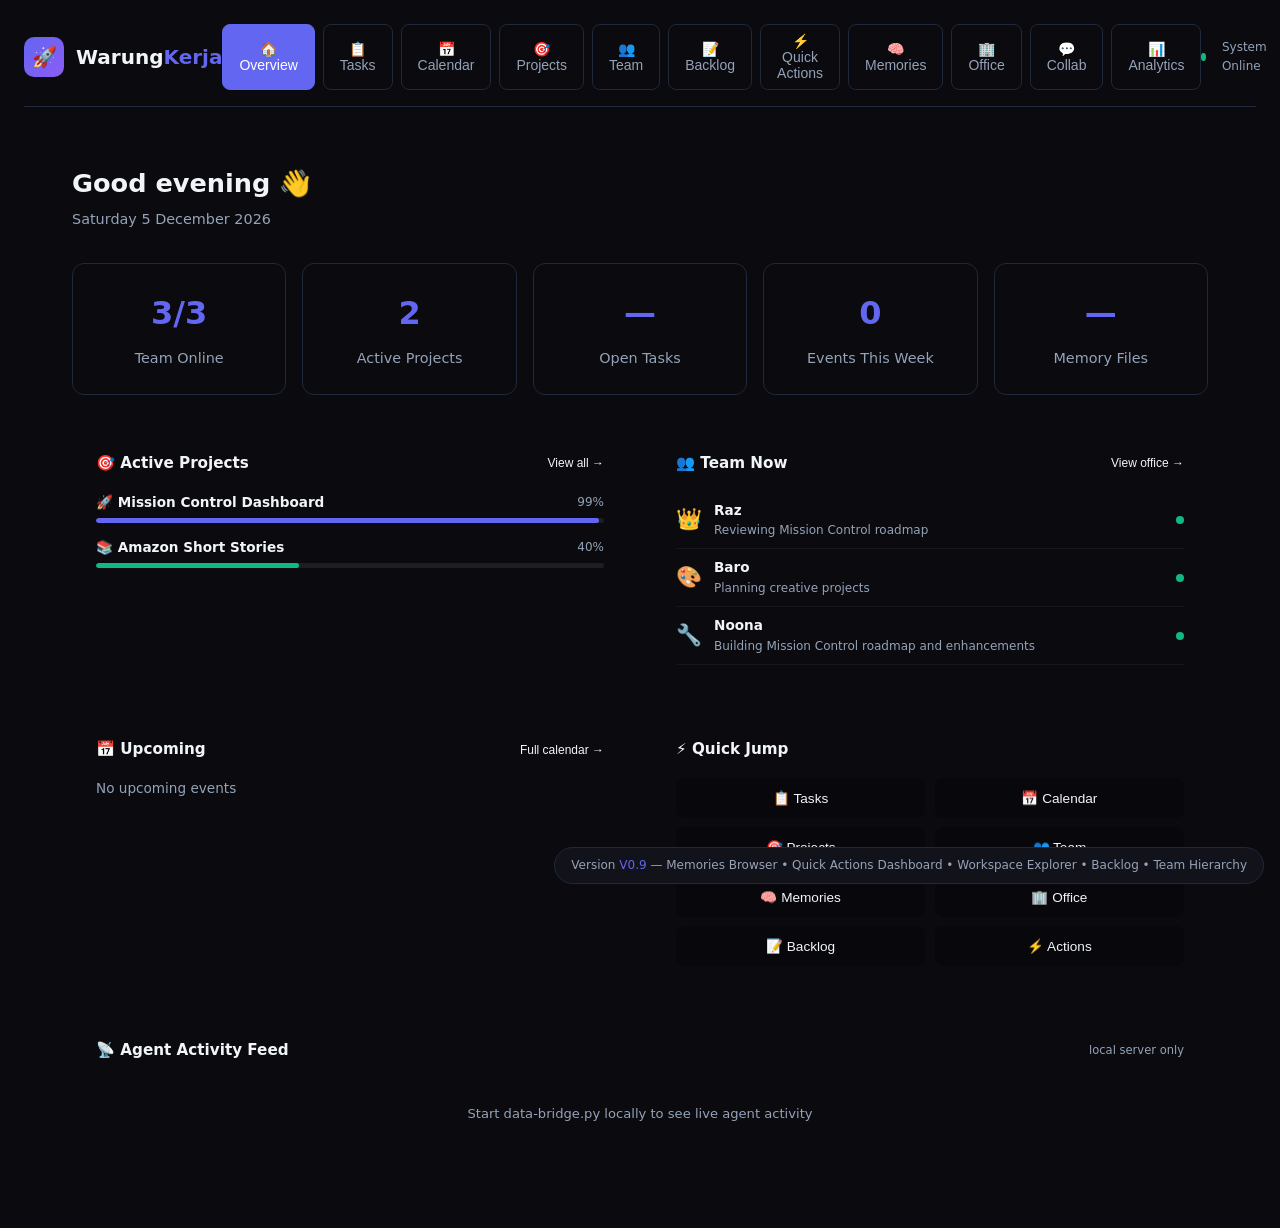
==== commit 645d5695: "feat: Live activity feed + project status sync from agent heartbeats data-bridge.py: - /api/activity" ====
--- a/index.html
+++ b/index.html
@@ -131,6 +131,19 @@
                             <button onclick="showTab('backlog',event)" style="padding:0.75rem; background:rgba(0,0,0,0.2); border:1px solid var(--border-color); border-radius:8px; color:var(--text-color); cursor:pointer; font-size:0.85rem; transition:background 0.15s;" onmouseover="this.style.background='rgba(99,102,241,0.15)'" onmouseout="this.style.background='rgba(0,0,0,0.2)'">📝 Backlog</button>
                             <button onclick="showTab('quickactions',event)" style="padding:0.75rem; background:rgba(0,0,0,0.2); border:1px solid var(--border-color); border-radius:8px; color:var(--text-color); cursor:pointer; font-size:0.85rem; transition:background 0.15s;" onmouseover="this.style.background='rgba(99,102,241,0.15)'" onmouseout="this.style.background='rgba(0,0,0,0.2)'">⚡ Actions</button>
                         </div>
+                    </div>
+                </div>
+
+                <!-- Live Activity Feed -->
+                <div style="background: var(--card-bg); border-radius: 12px; padding: 1.5rem; border: 1px solid var(--border-color); margin-top: 1.5rem;">
+                    <div style="display:flex; justify-content:space-between; align-items:center; margin-bottom:1rem;">
+                        <h3 style="margin:0; font-size:0.95rem;">📡 Agent Activity Feed</h3>
+                        <span style="font-size:0.72rem; color:var(--text-secondary);" id="activity-feed-meta">Loading…</span>
+                    </div>
+                    <div id="ov-activity-feed">
+                        <div class="skeleton-card"><div class="skeleton-line title"></div><div class="skeleton-line long"></div></div>
+                        <div class="skeleton-card"><div class="skeleton-line title"></div><div class="skeleton-line medium"></div></div>
+                        <div class="skeleton-card"><div class="skeleton-line title"></div><div class="skeleton-line long"></div></div>
                     </div>
                 </div>
 
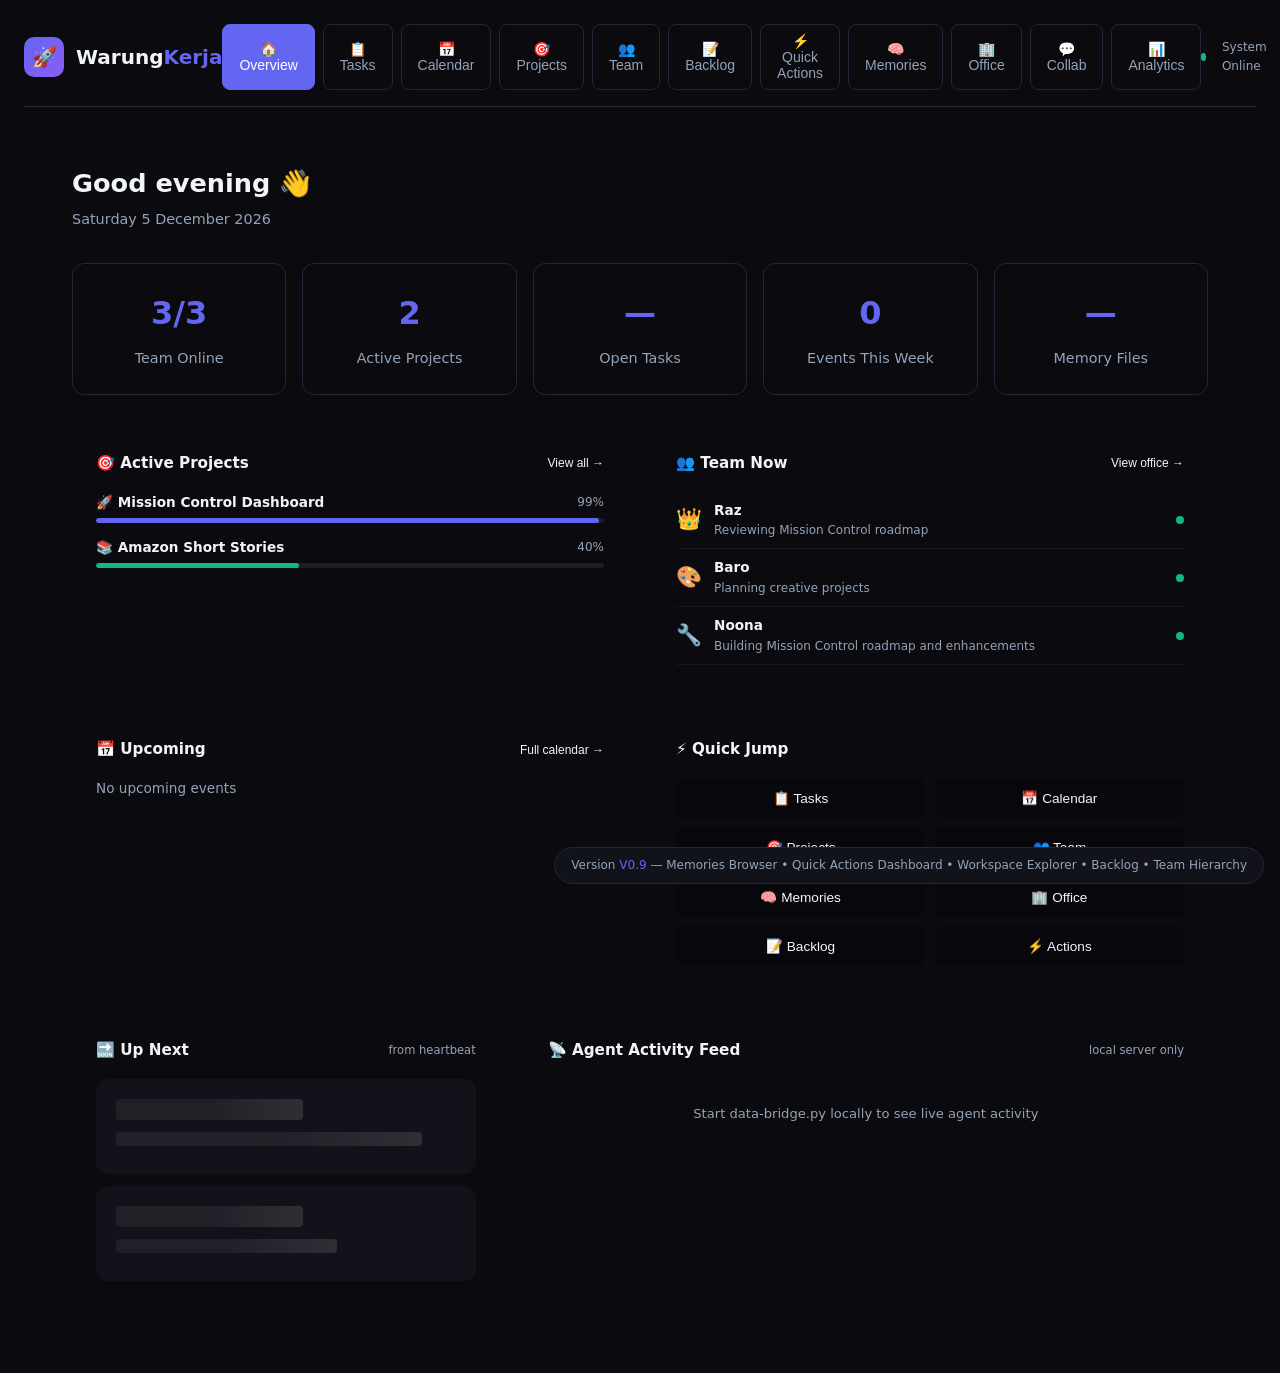
==== commit dbff72ed: "feat: Up Next panel + nav tab notification dots app.js: - renderUpNext(): reads nextSteps[] + nextAc" ====
--- a/index.html
+++ b/index.html
@@ -16,17 +16,17 @@
                 </div>
             </div>
             <div class="nav-tabs">
-                <button class="nav-tab active" onclick="showTab('overview', event)">🏠 Overview</button>
-                <button class="nav-tab" onclick="showTab('tasks', event)">📋 Tasks</button>
-                <button class="nav-tab" onclick="showTab('calendar', event)">📅 Calendar</button>
-                <button class="nav-tab" onclick="showTab('projects', event)">🎯 Projects</button>
-                <button class="nav-tab" onclick="showTab('team', event)">👥 Team</button>
-                <button class="nav-tab" onclick="showTab('backlog', event)">📝 Backlog</button>
-                <button class="nav-tab" onclick="showTab('quickactions', event)">⚡ Quick Actions</button>
-                <button class="nav-tab" onclick="showTab('memories', event)">🧠 Memories</button>
-                <button class="nav-tab" onclick="showTab('office', event)">🏢 Office</button>
-                <button class="nav-tab" onclick="showTab('collaboration', event)">💬 Collab</button>
-                <button class="nav-tab" onclick="showTab('analytics', event)">📊 Analytics</button>
+                <button class="nav-tab active" onclick="showTab('overview', event)">🏠 Overview<span class="notif-dot"></span></button>
+                <button class="nav-tab" onclick="showTab('tasks', event)">📋 Tasks<span class="notif-dot"></span></button>
+                <button class="nav-tab" onclick="showTab('calendar', event)">📅 Calendar<span class="notif-dot"></span></button>
+                <button class="nav-tab" onclick="showTab('projects', event)">🎯 Projects<span class="notif-dot"></span></button>
+                <button class="nav-tab" onclick="showTab('team', event)">👥 Team<span class="notif-dot"></span></button>
+                <button class="nav-tab" onclick="showTab('backlog', event)">📝 Backlog<span class="notif-dot"></span></button>
+                <button class="nav-tab" onclick="showTab('quickactions', event)">⚡ Quick Actions<span class="notif-dot"></span></button>
+                <button class="nav-tab" onclick="showTab('memories', event)">🧠 Memories<span class="notif-dot"></span></button>
+                <button class="nav-tab" onclick="showTab('office', event)">🏢 Office<span class="notif-dot"></span></button>
+                <button class="nav-tab" onclick="showTab('collaboration', event)">💬 Collab<span class="notif-dot"></span></button>
+                <button class="nav-tab" onclick="showTab('analytics', event)">📊 Analytics<span class="notif-dot"></span></button>
             </div>
             <div class="status-bar">
                 <div class="status-dot"></div>
@@ -134,17 +134,34 @@
                     </div>
                 </div>
 
-                <!-- Live Activity Feed -->
-                <div style="background: var(--card-bg); border-radius: 12px; padding: 1.5rem; border: 1px solid var(--border-color); margin-top: 1.5rem;">
-                    <div style="display:flex; justify-content:space-between; align-items:center; margin-bottom:1rem;">
-                        <h3 style="margin:0; font-size:0.95rem;">📡 Agent Activity Feed</h3>
-                        <span style="font-size:0.72rem; color:var(--text-secondary);" id="activity-feed-meta">Loading…</span>
-                    </div>
-                    <div id="ov-activity-feed">
-                        <div class="skeleton-card"><div class="skeleton-line title"></div><div class="skeleton-line long"></div></div>
-                        <div class="skeleton-card"><div class="skeleton-line title"></div><div class="skeleton-line medium"></div></div>
-                        <div class="skeleton-card"><div class="skeleton-line title"></div><div class="skeleton-line long"></div></div>
-                    </div>
+                <!-- Up Next + Activity Feed row -->
+                <div style="display:grid; grid-template-columns: 1fr 1.6fr; gap:1.5rem; margin-top:1.5rem;">
+
+                    <!-- Up Next panel -->
+                    <div style="background: var(--card-bg); border-radius: 12px; padding: 1.5rem; border: 1px solid var(--border-color);">
+                        <div style="display:flex; justify-content:space-between; align-items:center; margin-bottom:1rem;">
+                            <h3 style="margin:0; font-size:0.95rem;">🔜 Up Next</h3>
+                            <span style="font-size:0.72rem; color:var(--text-secondary);">from heartbeat</span>
+                        </div>
+                        <div id="ov-up-next">
+                            <div class="skeleton-card"><div class="skeleton-line title"></div><div class="skeleton-line long"></div></div>
+                            <div class="skeleton-card"><div class="skeleton-line title"></div><div class="skeleton-line medium"></div></div>
+                        </div>
+                    </div>
+
+                    <!-- Live Activity Feed -->
+                    <div style="background: var(--card-bg); border-radius: 12px; padding: 1.5rem; border: 1px solid var(--border-color);">
+                        <div style="display:flex; justify-content:space-between; align-items:center; margin-bottom:1rem;">
+                            <h3 style="margin:0; font-size:0.95rem;">📡 Agent Activity Feed</h3>
+                            <span style="font-size:0.72rem; color:var(--text-secondary);" id="activity-feed-meta">Loading…</span>
+                        </div>
+                        <div id="ov-activity-feed">
+                            <div class="skeleton-card"><div class="skeleton-line title"></div><div class="skeleton-line long"></div></div>
+                            <div class="skeleton-card"><div class="skeleton-line title"></div><div class="skeleton-line medium"></div></div>
+                            <div class="skeleton-card"><div class="skeleton-line title"></div><div class="skeleton-line long"></div></div>
+                        </div>
+                    </div>
+
                 </div>
 
             </div>
--- a/styles.css
+++ b/styles.css
@@ -1136,6 +1136,53 @@
     to   { transform: rotate(360deg); }
 }
 
+/* Nav tab notification dots */
+.nav-tab {
+    position: relative;
+}
+.nav-tab .notif-dot {
+    display: none;
+    position: absolute;
+    top: 4px;
+    right: 4px;
+    width: 7px;
+    height: 7px;
+    border-radius: 50%;
+    background: #ef4444;
+    animation: pulse 2s infinite;
+}
+.nav-tab.has-notif .notif-dot {
+    display: block;
+}
+
+/* Up Next panel items */
+.up-next-item {
+    display: flex;
+    gap: 0.6rem;
+    padding: 0.6rem 0;
+    border-bottom: 1px solid rgba(255,255,255,0.05);
+    align-items: flex-start;
+}
+.up-next-item:last-child { border-bottom: none; }
+.up-next-agent-pill {
+    font-size: 0.65rem;
+    font-weight: 700;
+    padding: 0.15rem 0.45rem;
+    border-radius: 10px;
+    white-space: nowrap;
+    flex-shrink: 0;
+    margin-top: 0.1rem;
+}
+.up-next-blocker {
+    background: rgba(239,68,68,0.15);
+    border-left: 3px solid #ef4444;
+    border-radius: 4px;
+    padding: 0.4rem 0.6rem;
+    margin-top: 0.4rem;
+    font-size: 0.72rem;
+    color: #fca5a5;
+}
+
 /* Print styles */
 @media print {
     .nav-tabs,
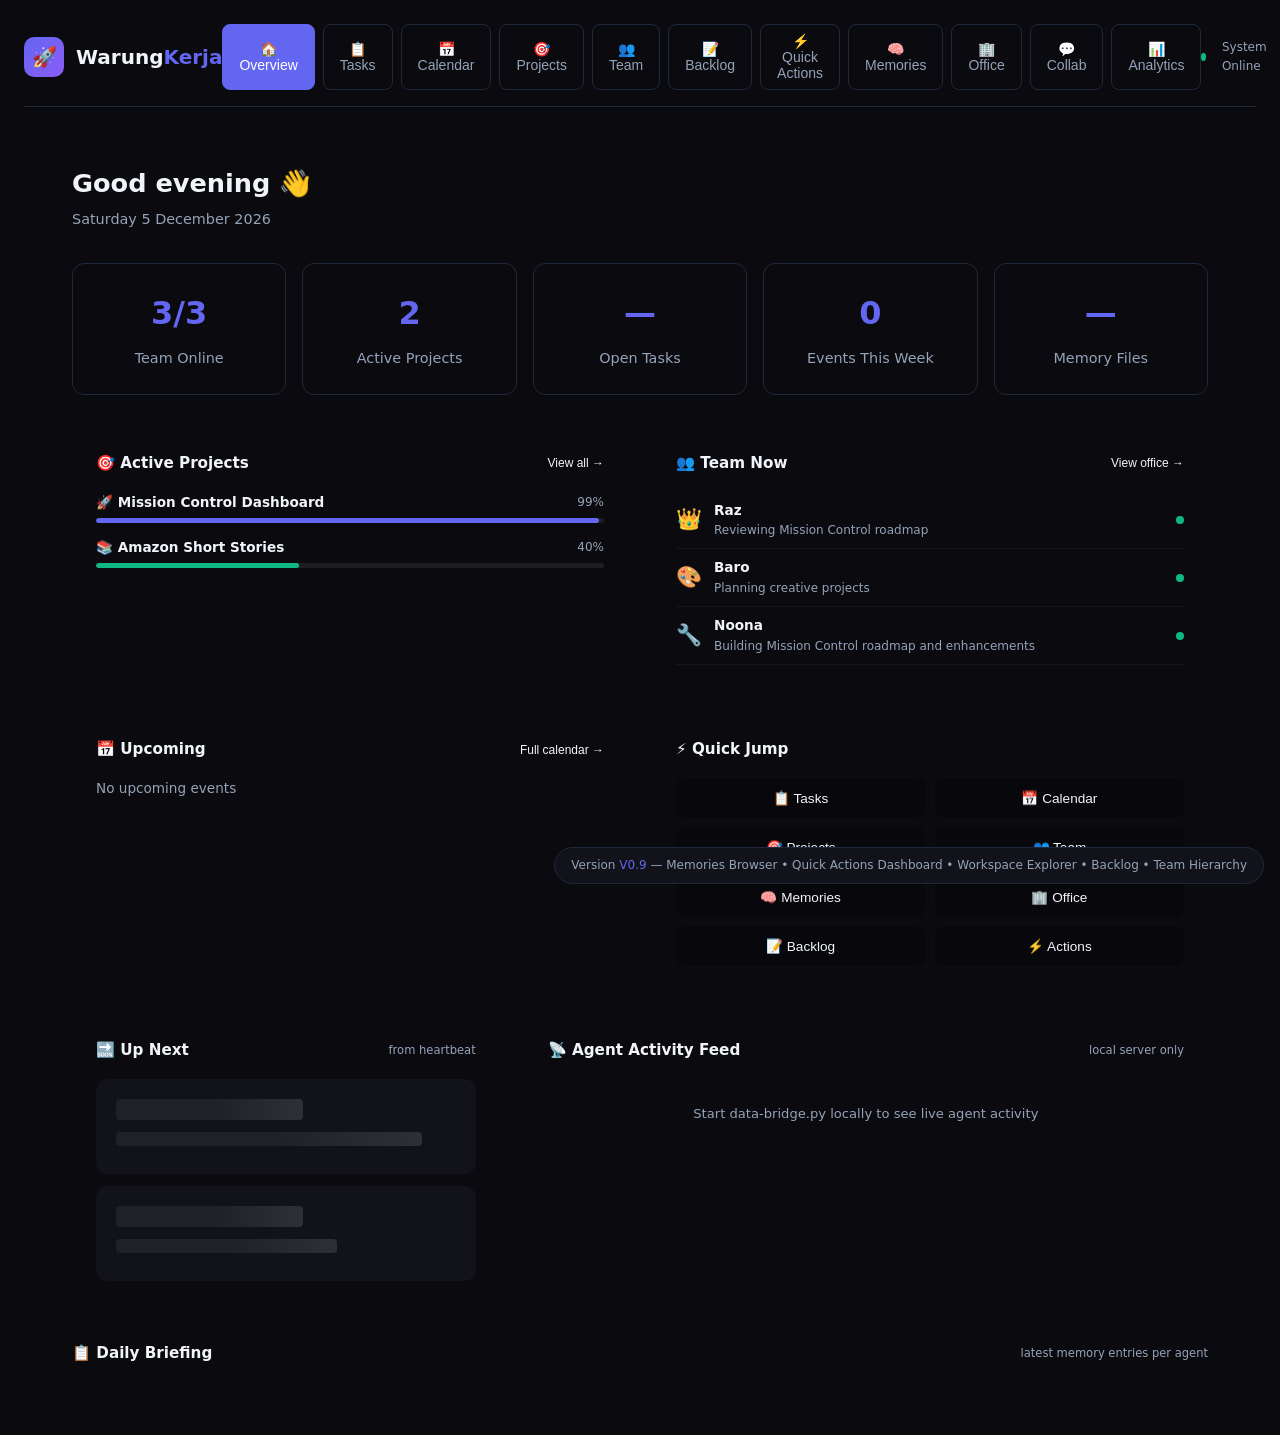
==== commit f9dcf079: "feat: daily briefing panel — agent memory entries on Overview Surfaces each agent's latest YYYY-MM-D" ====
--- a/index.html
+++ b/index.html
@@ -162,6 +162,18 @@
                         </div>
                     </div>
 
+                </div>
+
+                <!-- Daily Briefing -->
+                <div style="margin-top: 1.5rem;">
+                    <div style="display:flex; justify-content:space-between; align-items:center; margin-bottom:0.85rem;">
+                        <h3 style="margin:0; font-size:0.95rem;">📋 Daily Briefing</h3>
+                        <span style="font-size:0.72rem; color:var(--text-secondary);">latest memory entries per agent</span>
+                    </div>
+                    <div id="briefing-panel" style="display:grid; grid-template-columns: 1fr 1fr; gap: 1rem;">
+                        <div class="skeleton-card"><div class="skeleton-line title"></div><div class="skeleton-line long"></div><div class="skeleton-line medium"></div></div>
+                        <div class="skeleton-card"><div class="skeleton-line title"></div><div class="skeleton-line long"></div><div class="skeleton-line medium"></div></div>
+                    </div>
                 </div>
 
             </div>
@@ -1465,6 +1477,62 @@
     
     <script src="app.js"></script>
     
+    <!-- ═══ Task Dispatch Modal ═══ -->
+    <div id="task-modal-backdrop" class="modal-backdrop" onclick="closeTaskModal(event)">
+        <div class="modal-container">
+            <div class="modal-header">
+                <h3>⚡ Dispatch New Task</h3>
+                <button class="modal-close-btn" onclick="document.getElementById('task-modal-backdrop').style.display='none'">×</button>
+            </div>
+            <form class="modal-form" onsubmit="submitNewTask(event)">
+                <div class="form-group">
+                    <label class="form-label">Task Title *</label>
+                    <input type="text" id="task-title" class="form-input" placeholder="What needs to be done?" required autocomplete="off" />
+                </div>
+                <div class="form-row-2">
+                    <div class="form-group">
+                        <label class="form-label">Assign To</label>
+                        <select id="task-assignee" class="form-input">
+                            <option value="Baro">🎨 Baro</option>
+                            <option value="Noona">⚡ Noona</option>
+                            <option value="Raz">👑 Raz</option>
+                        </select>
+                    </div>
+                    <div class="form-group">
+                        <label class="form-label">Priority</label>
+                        <select id="task-priority" class="form-input">
+                            <option value="high">🔴 High</option>
+                            <option value="medium" selected>🟡 Medium</option>
+                            <option value="low">🟢 Low</option>
+                        </select>
+                    </div>
+                </div>
+                <div class="form-row-2">
+                    <div class="form-group">
+                        <label class="form-label">Project</label>
+                        <input type="text" id="task-project" class="form-input" placeholder="e.g. mission-control" autocomplete="off" />
+                    </div>
+                    <div class="form-group">
+                        <label class="form-label">Initial Status</label>
+                        <select id="task-status" class="form-input">
+                            <option value="todo">📝 To Do</option>
+                            <option value="backlog">📥 Backlog</option>
+                            <option value="inprogress">⚡ In Progress</option>
+                        </select>
+                    </div>
+                </div>
+                <div class="form-group">
+                    <label class="form-label">Notes / Context</label>
+                    <textarea id="task-notes" class="form-input form-textarea" rows="3" placeholder="Any details, links, or context for the agent…"></textarea>
+                </div>
+                <div class="modal-footer">
+                    <button type="button" class="btn-secondary" onclick="document.getElementById('task-modal-backdrop').style.display='none'">Cancel</button>
+                    <button type="submit" class="btn-primary" id="task-submit-btn">Dispatch Task ⚡</button>
+                </div>
+            </form>
+        </div>
+    </div>
+
     <!-- File Preview Modal -->
     <div id="file-preview-modal" style="display: none; position: fixed; top: 0; left: 0; width: 100%; height: 100%; background: rgba(0,0,0,0.8); z-index: 1000; align-items: center; justify-content: center; padding: 1rem;">
         <div style="background: var(--card-bg); border-radius: 12px; width: 100%; max-width: 900px; max-height: 90vh; overflow: hidden; display: flex; flex-direction: column; border: 1px solid var(--border-color);">
--- a/styles.css
+++ b/styles.css
@@ -2594,3 +2594,282 @@
     color: var(--text-secondary);
 }
 
+
+
+/* ═══════════════════════════════════════════════════════
+   TASK DISPATCH MODAL
+   ═══════════════════════════════════════════════════════ */
+
+.modal-backdrop {
+    display: none;
+    position: fixed;
+    inset: 0;
+    background: rgba(0, 0, 0, 0.75);
+    backdrop-filter: blur(4px);
+    z-index: 2000;
+    align-items: center;
+    justify-content: center;
+    padding: 1rem;
+}
+
+.modal-container {
+    background: var(--bg-card);
+    border: 1px solid rgba(99, 102, 241, 0.35);
+    border-radius: 16px;
+    width: 100%;
+    max-width: 540px;
+    box-shadow: 0 24px 80px rgba(0, 0, 0, 0.6), 0 0 0 1px rgba(99,102,241,0.1);
+    overflow: hidden;
+    animation: modal-in 0.18s ease-out;
+}
+
+@keyframes modal-in {
+    from { opacity: 0; transform: scale(0.95) translateY(8px); }
+    to   { opacity: 1; transform: scale(1) translateY(0); }
+}
+
+.modal-header {
+    display: flex;
+    align-items: center;
+    justify-content: space-between;
+    padding: 1.25rem 1.5rem;
+    border-bottom: 1px solid var(--border);
+    background: linear-gradient(135deg, rgba(99,102,241,0.08) 0%, transparent 100%);
+}
+
+.modal-header h3 {
+    margin: 0;
+    font-size: 1.05rem;
+    font-weight: 600;
+    color: var(--text-primary);
+}
+
+.modal-close-btn {
+    background: none;
+    border: none;
+    color: var(--text-secondary);
+    font-size: 1.6rem;
+    line-height: 1;
+    cursor: pointer;
+    padding: 0.1rem 0.4rem;
+    border-radius: 6px;
+    transition: background 0.15s, color 0.15s;
+}
+
+.modal-close-btn:hover {
+    background: rgba(255,255,255,0.07);
+    color: var(--text-primary);
+}
+
+.modal-form {
+    padding: 1.5rem;
+    display: flex;
+    flex-direction: column;
+    gap: 1rem;
+}
+
+.form-group {
+    display: flex;
+    flex-direction: column;
+    gap: 0.4rem;
+}
+
+.form-row-2 {
+    display: grid;
+    grid-template-columns: 1fr 1fr;
+    gap: 1rem;
+}
+
+.form-label {
+    font-size: 0.78rem;
+    font-weight: 600;
+    text-transform: uppercase;
+    letter-spacing: 0.06em;
+    color: var(--text-secondary);
+}
+
+.form-input {
+    background: rgba(255, 255, 255, 0.04);
+    border: 1px solid var(--border);
+    border-radius: 8px;
+    padding: 0.6rem 0.85rem;
+    color: var(--text-primary);
+    font-size: 0.9rem;
+    font-family: inherit;
+    transition: border-color 0.15s, box-shadow 0.15s;
+    width: 100%;
+}
+
+.form-input:focus {
+    outline: none;
+    border-color: var(--accent);
+    box-shadow: 0 0 0 3px rgba(99, 102, 241, 0.15);
+}
+
+.form-input option {
+    background: #1a1a2e;
+}
+
+.form-textarea {
+    resize: vertical;
+    min-height: 72px;
+    line-height: 1.5;
+}
+
+.modal-footer {
+    display: flex;
+    justify-content: flex-end;
+    gap: 0.75rem;
+    margin-top: 0.5rem;
+}
+
+.btn-primary {
+    background: var(--accent);
+    color: #fff;
+    border: none;
+    padding: 0.65rem 1.4rem;
+    border-radius: 8px;
+    font-size: 0.9rem;
+    font-weight: 600;
+    cursor: pointer;
+    transition: opacity 0.15s, transform 0.1s;
+}
+
+.btn-primary:hover {
+    opacity: 0.88;
+}
+
+.btn-primary:active {
+    transform: scale(0.97);
+}
+
+.btn-primary:disabled {
+    opacity: 0.45;
+    cursor: not-allowed;
+    transform: none;
+}
+
+.btn-secondary {
+    background: rgba(255,255,255,0.05);
+    color: var(--text-secondary);
+    border: 1px solid var(--border);
+    padding: 0.65rem 1.2rem;
+    border-radius: 8px;
+    font-size: 0.9rem;
+    font-weight: 500;
+    cursor: pointer;
+    transition: background 0.15s, color 0.15s;
+}
+
+.btn-secondary:hover {
+    background: rgba(255,255,255,0.09);
+    color: var(--text-primary);
+}
+
+/* Task description line inside card */
+.task-desc {
+    font-size: 0.75rem;
+    color: var(--text-secondary);
+    margin: 0.2rem 0 0.4rem;
+    line-height: 1.4;
+    overflow: hidden;
+    display: -webkit-box;
+    -webkit-line-clamp: 2;
+    -webkit-box-orient: vertical;
+}
+
+/* Project tag badge on task cards */
+.task-project-tag {
+    display: inline-block;
+    margin-top: 0.35rem;
+    font-size: 0.68rem;
+    color: var(--accent);
+    background: rgba(99, 102, 241, 0.12);
+    border: 1px solid rgba(99, 102, 241, 0.25);
+    border-radius: 4px;
+    padding: 0.1rem 0.45rem;
+    font-weight: 500;
+    letter-spacing: 0.03em;
+}
+
+
+/* ═══════════════════════════════════════════════════════
+   DAILY BRIEFING PANEL
+   ═══════════════════════════════════════════════════════ */
+
+.briefing-agent-block {
+    background: var(--bg-card);
+    border: 1px solid var(--border);
+    border-radius: 12px;
+    padding: 1rem 1.1rem;
+    display: flex;
+    flex-direction: column;
+    gap: 0.6rem;
+}
+
+.briefing-agent-header {
+    display: flex;
+    justify-content: space-between;
+    align-items: baseline;
+    gap: 0.5rem;
+    flex-wrap: wrap;
+}
+
+.briefing-agent-name {
+    font-size: 0.9rem;
+    font-weight: 700;
+    letter-spacing: 0.02em;
+}
+
+.briefing-agent-date {
+    font-size: 0.72rem;
+    color: var(--text-secondary);
+}
+
+.briefing-fresh {
+    color: var(--success);
+    font-weight: 600;
+}
+
+.briefing-stale {
+    color: var(--warning);
+    font-weight: 600;
+}
+
+.briefing-entries {
+    display: flex;
+    flex-direction: column;
+    gap: 0.45rem;
+}
+
+.briefing-entry {
+    display: flex;
+    gap: 0.5rem;
+    align-items: flex-start;
+    font-size: 0.8rem;
+    line-height: 1.45;
+}
+
+.briefing-time {
+    flex-shrink: 0;
+    color: var(--accent);
+    font-size: 0.72rem;
+    font-weight: 600;
+    padding-top: 0.1rem;
+    min-width: 4rem;
+}
+
+.briefing-text {
+    color: var(--text-secondary);
+    overflow: hidden;
+    display: -webkit-box;
+    -webkit-line-clamp: 3;
+    -webkit-box-orient: vertical;
+}
+
+.briefing-entry-empty,
+.briefing-empty {
+    font-size: 0.8rem;
+    color: var(--text-secondary);
+    font-style: italic;
+}
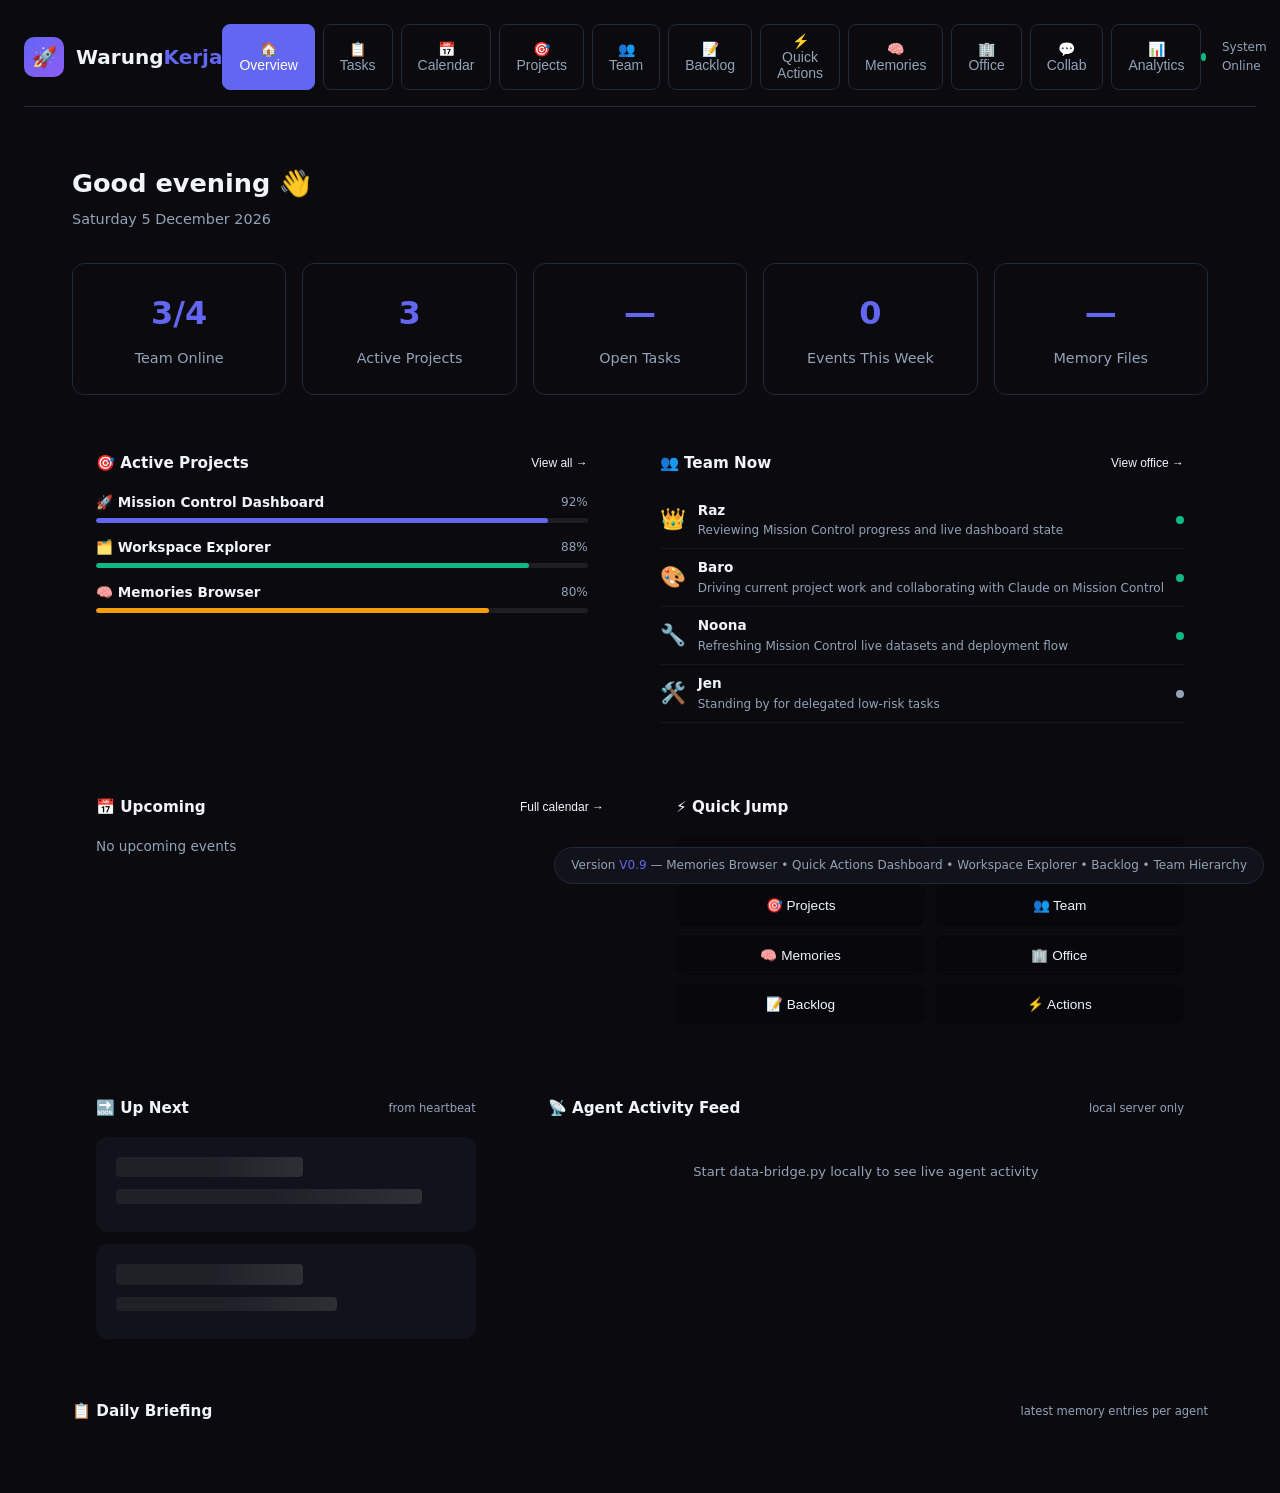
==== commit ca4dc7b7: "Clean stale hardcoded analytics content in Mission Control V1" ====
--- a/index.html
+++ b/index.html
@@ -1,1552 +1,1555 @@
-<!DOCTYPE html>
-<html lang="en">
-<head>
-    <meta charset="UTF-8">
-    <meta name="viewport" content="width=device-width, initial-scale=1.0">
-    <title>Warung-Kerja Mission Control</title>
-    <link rel="stylesheet" href="styles.css">
-</head>
-<body>
-    <div class="container">
-        <header>
-            <div class="logo">
-                <div class="logo-icon">🚀</div>
-                <div>
-                    <h1>Warung<span>Kerja</span></h1>
-                </div>
-            </div>
-            <div class="nav-tabs">
-                <button class="nav-tab active" onclick="showTab('overview', event)">🏠 Overview<span class="notif-dot"></span></button>
-                <button class="nav-tab" onclick="showTab('tasks', event)">📋 Tasks<span class="notif-dot"></span></button>
-                <button class="nav-tab" onclick="showTab('calendar', event)">📅 Calendar<span class="notif-dot"></span></button>
-                <button class="nav-tab" onclick="showTab('projects', event)">🎯 Projects<span class="notif-dot"></span></button>
-                <button class="nav-tab" onclick="showTab('team', event)">👥 Team<span class="notif-dot"></span></button>
-                <button class="nav-tab" onclick="showTab('backlog', event)">📝 Backlog<span class="notif-dot"></span></button>
-                <button class="nav-tab" onclick="showTab('quickactions', event)">⚡ Quick Actions<span class="notif-dot"></span></button>
-                <button class="nav-tab" onclick="showTab('memories', event)">🧠 Memories<span class="notif-dot"></span></button>
-                <button class="nav-tab" onclick="showTab('office', event)">🏢 Office<span class="notif-dot"></span></button>
-                <button class="nav-tab" onclick="showTab('collaboration', event)">💬 Collab<span class="notif-dot"></span></button>
-                <button class="nav-tab" onclick="showTab('analytics', event)">📊 Analytics<span class="notif-dot"></span></button>
-            </div>
-            <div class="status-bar">
-                <div class="status-dot"></div>
-                <span>System Online</span>
-                <span id="refresh-pill" class="refresh-status" onclick="manualRefresh()" title="Click to refresh data">
-                    <span class="refresh-dot" id="refresh-dot"></span>
-                    <span class="refresh-icon">↻</span>
-                    <span id="refresh-label">Loading…</span>
-                </span>
-            </div>
-        </header>
-        
-        <div id="overview-tab" class="tab-content">
-            <div style="padding: 2rem; max-width: 1200px; margin: 0 auto;">
-
-                <!-- Greeting + date -->
-                <div style="margin-bottom: 2rem;">
-                    <h2 id="overview-greeting" style="margin: 0 0 0.25rem; font-size: 1.6rem;">Good morning 👋</h2>
-                    <div id="overview-date" style="color: var(--text-secondary); font-size: 0.9rem;"></div>
-                </div>
-
-                <!-- Hero stats -->
-                <div style="display: grid; grid-template-columns: repeat(auto-fit, minmax(160px, 1fr)); gap: 1rem; margin-bottom: 2rem;" id="overview-hero-stats">
-                    <div class="stat-card" style="cursor:pointer;" onclick="showTab('team',event)">
-                        <div class="stat-value" id="ov-online-count">—</div>
-                        <div class="stat-label">Team Online</div>
-                    </div>
-                    <div class="stat-card" style="cursor:pointer;" onclick="showTab('projects',event)">
-                        <div class="stat-value" id="ov-active-projects">—</div>
-                        <div class="stat-label">Active Projects</div>
-                    </div>
-                    <div class="stat-card" style="cursor:pointer;" onclick="showTab('backlog',event)">
-                        <div class="stat-value" id="ov-backlog-tasks">—</div>
-                        <div class="stat-label">Open Tasks</div>
-                    </div>
-                    <div class="stat-card" style="cursor:pointer;" onclick="showTab('calendar',event)">
-                        <div class="stat-value" id="ov-upcoming-events">—</div>
-                        <div class="stat-label">Events This Week</div>
-                    </div>
-                    <div class="stat-card" style="cursor:pointer;" onclick="showTab('memories',event)">
-                        <div class="stat-value" id="ov-memory-files">—</div>
-                        <div class="stat-label">Memory Files</div>
-                    </div>
-                </div>
-
-                <!-- Two-column: projects + team -->
-                <div style="display: grid; grid-template-columns: 1fr 1fr; gap: 1.5rem; margin-bottom: 1.5rem;">
-
-                    <!-- Active projects -->
-                    <div style="background: var(--card-bg); border-radius: 12px; padding: 1.5rem; border: 1px solid var(--border-color);">
-                        <div style="display:flex; justify-content:space-between; align-items:center; margin-bottom:1rem;">
-                            <h3 style="margin:0; font-size:0.95rem;">🎯 Active Projects</h3>
-                            <button onclick="showTab('projects',event)" style="font-size:0.75rem; background:none; border:none; color:var(--accent-color); cursor:pointer;">View all →</button>
-                        </div>
-                        <div id="ov-projects-list">
-                            <div class="skeleton-card"><div class="skeleton-line title"></div><div class="skeleton-line medium"></div><div class="skeleton-line long"></div></div>
-                            <div class="skeleton-card"><div class="skeleton-line title"></div><div class="skeleton-line short"></div><div class="skeleton-line medium"></div></div>
-                            <div class="skeleton-card"><div class="skeleton-line title"></div><div class="skeleton-line long"></div><div class="skeleton-line short"></div></div>
-                        </div>
-                    </div>
-
-                    <!-- Team presence -->
-                    <div style="background: var(--card-bg); border-radius: 12px; padding: 1.5rem; border: 1px solid var(--border-color);">
-                        <div style="display:flex; justify-content:space-between; align-items:center; margin-bottom:1rem;">
-                            <h3 style="margin:0; font-size:0.95rem;">👥 Team Now</h3>
-                            <button onclick="showTab('office',event)" style="font-size:0.75rem; background:none; border:none; color:var(--accent-color); cursor:pointer;">View office →</button>
-                        </div>
-                        <div id="ov-team-list">
-                            <div class="skeleton-card" style="display:flex;gap:0.75rem;align-items:center;"><div class="skeleton-avatar"></div><div style="flex:1"><div class="skeleton-line title"></div><div class="skeleton-line short"></div></div></div>
-                            <div class="skeleton-card" style="display:flex;gap:0.75rem;align-items:center;"><div class="skeleton-avatar"></div><div style="flex:1"><div class="skeleton-line title"></div><div class="skeleton-line medium"></div></div></div>
-                            <div class="skeleton-card" style="display:flex;gap:0.75rem;align-items:center;"><div class="skeleton-avatar"></div><div style="flex:1"><div class="skeleton-line title"></div><div class="skeleton-line short"></div></div></div>
-                        </div>
-                    </div>
-                </div>
-
-                <!-- Two-column: upcoming events + quick nav -->
-                <div style="display: grid; grid-template-columns: 1fr 1fr; gap: 1.5rem;">
-
-                    <!-- Upcoming calendar events -->
-                    <div style="background: var(--card-bg); border-radius: 12px; padding: 1.5rem; border: 1px solid var(--border-color);">
-                        <div style="display:flex; justify-content:space-between; align-items:center; margin-bottom:1rem;">
-                            <h3 style="margin:0; font-size:0.95rem;">📅 Upcoming</h3>
-                            <button onclick="showTab('calendar',event)" style="font-size:0.75rem; background:none; border:none; color:var(--accent-color); cursor:pointer;">Full calendar →</button>
-                        </div>
-                        <div id="ov-events-list">
-                            <div class="skeleton-card"><div class="skeleton-line title"></div><div class="skeleton-line medium"></div></div>
-                            <div class="skeleton-card"><div class="skeleton-line title"></div><div class="skeleton-line short"></div></div>
-                            <div class="skeleton-card"><div class="skeleton-line title"></div><div class="skeleton-line long"></div></div>
-                        </div>
-                    </div>
-
-                    <!-- Quick navigation -->
-                    <div style="background: var(--card-bg); border-radius: 12px; padding: 1.5rem; border: 1px solid var(--border-color);">
-                        <h3 style="margin:0 0 1rem; font-size:0.95rem;">⚡ Quick Jump</h3>
-                        <div style="display: grid; grid-template-columns: 1fr 1fr; gap: 0.6rem;">
-                            <button onclick="showTab('tasks',event)" style="padding:0.75rem; background:rgba(0,0,0,0.2); border:1px solid var(--border-color); border-radius:8px; color:var(--text-color); cursor:pointer; font-size:0.85rem; transition:background 0.15s;" onmouseover="this.style.background='rgba(99,102,241,0.15)'" onmouseout="this.style.background='rgba(0,0,0,0.2)'">📋 Tasks</button>
-                            <button onclick="showTab('calendar',event)" style="padding:0.75rem; background:rgba(0,0,0,0.2); border:1px solid var(--border-color); border-radius:8px; color:var(--text-color); cursor:pointer; font-size:0.85rem; transition:background 0.15s;" onmouseover="this.style.background='rgba(99,102,241,0.15)'" onmouseout="this.style.background='rgba(0,0,0,0.2)'">📅 Calendar</button>
-                            <button onclick="showTab('projects',event)" style="padding:0.75rem; background:rgba(0,0,0,0.2); border:1px solid var(--border-color); border-radius:8px; color:var(--text-color); cursor:pointer; font-size:0.85rem; transition:background 0.15s;" onmouseover="this.style.background='rgba(99,102,241,0.15)'" onmouseout="this.style.background='rgba(0,0,0,0.2)'">🎯 Projects</button>
-                            <button onclick="showTab('team',event)" style="padding:0.75rem; background:rgba(0,0,0,0.2); border:1px solid var(--border-color); border-radius:8px; color:var(--text-color); cursor:pointer; font-size:0.85rem; transition:background 0.15s;" onmouseover="this.style.background='rgba(99,102,241,0.15)'" onmouseout="this.style.background='rgba(0,0,0,0.2)'">👥 Team</button>
-                            <button onclick="showTab('memories',event)" style="padding:0.75rem; background:rgba(0,0,0,0.2); border:1px solid var(--border-color); border-radius:8px; color:var(--text-color); cursor:pointer; font-size:0.85rem; transition:background 0.15s;" onmouseover="this.style.background='rgba(99,102,241,0.15)'" onmouseout="this.style.background='rgba(0,0,0,0.2)'">🧠 Memories</button>
-                            <button onclick="showTab('office',event)" style="padding:0.75rem; background:rgba(0,0,0,0.2); border:1px solid var(--border-color); border-radius:8px; color:var(--text-color); cursor:pointer; font-size:0.85rem; transition:background 0.15s;" onmouseover="this.style.background='rgba(99,102,241,0.15)'" onmouseout="this.style.background='rgba(0,0,0,0.2)'">🏢 Office</button>
-                            <button onclick="showTab('backlog',event)" style="padding:0.75rem; background:rgba(0,0,0,0.2); border:1px solid var(--border-color); border-radius:8px; color:var(--text-color); cursor:pointer; font-size:0.85rem; transition:background 0.15s;" onmouseover="this.style.background='rgba(99,102,241,0.15)'" onmouseout="this.style.background='rgba(0,0,0,0.2)'">📝 Backlog</button>
-                            <button onclick="showTab('quickactions',event)" style="padding:0.75rem; background:rgba(0,0,0,0.2); border:1px solid var(--border-color); border-radius:8px; color:var(--text-color); cursor:pointer; font-size:0.85rem; transition:background 0.15s;" onmouseover="this.style.background='rgba(99,102,241,0.15)'" onmouseout="this.style.background='rgba(0,0,0,0.2)'">⚡ Actions</button>
-                        </div>
-                    </div>
-                </div>
-
-                <!-- Up Next + Activity Feed row -->
-                <div style="display:grid; grid-template-columns: 1fr 1.6fr; gap:1.5rem; margin-top:1.5rem;">
-
-                    <!-- Up Next panel -->
-                    <div style="background: var(--card-bg); border-radius: 12px; padding: 1.5rem; border: 1px solid var(--border-color);">
-                        <div style="display:flex; justify-content:space-between; align-items:center; margin-bottom:1rem;">
-                            <h3 style="margin:0; font-size:0.95rem;">🔜 Up Next</h3>
-                            <span style="font-size:0.72rem; color:var(--text-secondary);">from heartbeat</span>
-                        </div>
-                        <div id="ov-up-next">
-                            <div class="skeleton-card"><div class="skeleton-line title"></div><div class="skeleton-line long"></div></div>
-                            <div class="skeleton-card"><div class="skeleton-line title"></div><div class="skeleton-line medium"></div></div>
-                        </div>
-                    </div>
-
-                    <!-- Live Activity Feed -->
-                    <div style="background: var(--card-bg); border-radius: 12px; padding: 1.5rem; border: 1px solid var(--border-color);">
-                        <div style="display:flex; justify-content:space-between; align-items:center; margin-bottom:1rem;">
-                            <h3 style="margin:0; font-size:0.95rem;">📡 Agent Activity Feed</h3>
-                            <span style="font-size:0.72rem; color:var(--text-secondary);" id="activity-feed-meta">Loading…</span>
-                        </div>
-                        <div id="ov-activity-feed">
-                            <div class="skeleton-card"><div class="skeleton-line title"></div><div class="skeleton-line long"></div></div>
-                            <div class="skeleton-card"><div class="skeleton-line title"></div><div class="skeleton-line medium"></div></div>
-                            <div class="skeleton-card"><div class="skeleton-line title"></div><div class="skeleton-line long"></div></div>
-                        </div>
-                    </div>
-
-                </div>
-
-                <!-- Daily Briefing -->
-                <div style="margin-top: 1.5rem;">
-                    <div style="display:flex; justify-content:space-between; align-items:center; margin-bottom:0.85rem;">
-                        <h3 style="margin:0; font-size:0.95rem;">📋 Daily Briefing</h3>
-                        <span style="font-size:0.72rem; color:var(--text-secondary);">latest memory entries per agent</span>
-                    </div>
-                    <div id="briefing-panel" style="display:grid; grid-template-columns: 1fr 1fr; gap: 1rem;">
-                        <div class="skeleton-card"><div class="skeleton-line title"></div><div class="skeleton-line long"></div><div class="skeleton-line medium"></div></div>
-                        <div class="skeleton-card"><div class="skeleton-line title"></div><div class="skeleton-line long"></div><div class="skeleton-line medium"></div></div>
-                    </div>
-                </div>
-
-            </div>
-        </div>
-
-        <div id="tasks-tab" class="tab-content" style="display:none;">
-            <div class="taskboard">
-                <div class="activity-feed">
-                    <h3>📡 Live Activity</h3>
-                    <div id="activity-list">
-                        <div class="activity-item">
-                            <div class="activity-time">15:45</div>
-                            <div>Task Board V0.6 deployed</div>
-                            <div class="activity-agent">Baro the Creator</div>
-                        </div>
-                        <div class="activity-item">
-                            <div class="activity-time">15:30</div>
-                            <div>Building Task Board module</div>
-                            <div class="activity-agent">Baro the Creator</div>
-                        </div>
-                        <div class="activity-item">
-                            <div class="activity-time">14:38</div>
-                            <div>Mission Control V0.6 started</div>
-                            <div class="activity-agent">Raz</div>
-                        </div>
-                    </div>
-                </div>
-                
-                <div class="kanban-board">
-                    <div class="kanban-column" data-status="backlog">
-                        <div class="kanban-header">
-                            <div class="kanban-title">📥 Backlog</div>
-                            <span class="kanban-count">1</span>
-                        </div>
-                        <div class="tasks-container">
-                            <div class="task-card" draggable="true" data-task-id="1">
-                                <div class="task-title">Build Calendar module</div>
-                                <div class="task-meta">
-                                    <div class="task-assignee">
-                                        <div class="assignee-avatar">B</div>
-                                        <span>Baro</span>
-                                    </div>
-                                    <span class="task-priority priority-medium">Medium</span>
-                                </div>
-                            </div>
-
-                        </div>
-                        <button class="new-task-btn" onclick="addTask('backlog')">+ New Task</button>
-                    </div>
-                    
-                    <div class="kanban-column" data-status="todo">
-                        <div class="kanban-header">
-                            <div class="kanban-title">📝 To Do</div>
-                            <span class="kanban-count">1</span>
-                        </div>
-                        <div class="tasks-container">
-                            <div class="task-card" draggable="true" data-task-id="3">
-                                <div class="task-title">Build Data Bridge</div>
-                                <div class="task-meta">
-                                    <div class="task-assignee">
-                                        <div class="assignee-avatar">B</div>
-                                        <span>Baro</span>
-                                    </div>
-                                    <span class="task-priority priority-high">High</span>
-                                </div>
-                            </div>
-                        </div>
-                        <button class="new-task-btn" onclick="addTask('todo')">+ New Task</button>
-                    </div>
-                    
-                    <div class="kanban-column" data-status="inprogress">
-                        <div class="kanban-header">
-                            <div class="kanban-title">⚡ In Progress</div>
-                            <span class="kanban-count">1</span>
-                        </div>
-                        <div class="tasks-container">
-                            <div class="task-card" draggable="true" data-task-id="4">
-                                <div class="task-title">Mission Control V0.6</div>
-                                <div class="task-meta">
-                                    <div class="task-assignee">
-                                        <div class="assignee-avatar">B</div>
-                                        <span>Baro</span>
-                                    </div>
-                                    <span class="task-priority priority-high">High</span>
-                                </div>
-                            </div>
-                        </div>
-                        <button class="new-task-btn" onclick="addTask('inprogress')">+ New Task</button>
-                    </div>
-                    
-                    <div class="kanban-column" data-status="done">
-                        <div class="kanban-header">
-                            <div class="kanban-title">✅ Done</div>
-                            <span class="kanban-count">2</span>
-                        </div>
-                        <div class="tasks-container">
-                            <div class="task-card" draggable="true" data-task-id="5" style="border-left-color: var(--success);">
-                                <div class="task-title">Initial Dashboard</div>
-                                <div class="task-meta">
-                                    <div class="task-assignee">
-                                        <div class="assignee-avatar">B</div>
-                                        <span>Baro</span>
-                                    </div>
-                                    <span class="task-priority priority-low">Done</span>
-                                </div>
-                            </div>
-                            <div class="task-card" draggable="true" data-task-id="6" style="border-left-color: var(--success);">
-                                <div class="task-title">Projects Tracker V0.7</div>
-                                <div class="task-meta">
-                                    <div class="task-assignee">
-                                        <div class="assignee-avatar">N</div>
-                                        <span>Noona</span>
-                                    </div>
-                                    <span class="task-priority priority-medium">Done</span>
-                                </div>
-                            </div>
-                        </div>
-                        <button class="new-task-btn" onclick="addTask('done')">+ New Task</button>
-                    </div>
-                </div>
-                
-                <div class="quick-panel">
-                    <h3>⚡ Quick Actions</h3>
-                    <div class="quick-actions">
-                        <button class="quick-action-btn" onclick="alert('Deploying agent...')">🤖 Deploy Agent</button>
-                        <button class="quick-action-btn" onclick="alert('Scanning visual diary...')">🎨 Scan Visuals</button>
-                        <button class="quick-action-btn" onclick="alert('Generating morning brief...')">📋 Morning Brief</button>
-                        <button class="quick-action-btn" onclick="alert('Creating new project...')">🎯 New Project</button>
-                        <button class="quick-action-btn" onclick="alert('Syncing with vault...')">🔄 Sync Vault</button>
-                    </div>
-                </div>
-            </div>
-        </div>
-        
-        <div id="calendar-tab" class="tab-content" style="display: none;">
-            <div class="calendar-container">
-                <div class="calendar-header">
-                    <button id="prev-month" class="calendar-nav">&lt;</button>
-                    <h2 id="current-month">March 2026</h2>
-                    <button id="next-month" class="calendar-nav">&gt;</button>
-                </div>
-                
-                <div class="calendar-weekdays">
-                    <div>Sun</div>
-                    <div>Mon</div>
-                    <div>Tue</div>
-                    <div>Wed</div>
-                    <div>Thu</div>
-                    <div>Fri</div>
-                    <div>Sat</div>
-                </div>
-                
-                <div id="calendar-grid" class="calendar-grid">
-                    <!-- Calendar days will be generated by JavaScript -->
-                </div>
-                
-                <div class="calendar-legend">
-                    <div class="legend-item">
-                        <div class="legend-color" style="background-color: #10b981;"></div>
-                        <span>Meetings</span>
-                    </div>
-                    <div class="legend-item">
-                        <div class="legend-color" style="background-color: #8b5cf6;"></div>
-                        <span>Cron Jobs</span>
-                    </div>
-                    <div class="legend-item">
-                        <div class="legend-color" style="background-color: #f59e0b;"></div>
-                        <span>Tasks</span>
-                    </div>
-                    <div class="legend-item">
-                        <div class="legend-color" style="background-color: #ef4444;"></div>
-                        <span>Milestones</span>
-                    </div>
-                </div>
-                
-                <div id="calendar-events" class="calendar-events">
-                    <h3>Events for <span id="selected-date">Select a date</span></h3>
-                    <div id="events-list">
-                        <!-- Events will be populated here -->
-                    </div>
-                </div>
-            </div>
-        </div>
-        
-        <div id="projects-tab" class="tab-content" style="display: none;">
-            <div class="projects-container">
-                <div class="projects-header">
-                    <h2>🎯 Active Projects</h2>
-                    <div class="projects-filters">
-                        <button class="filter-btn active" data-filter="all">All</button>
-                        <button class="filter-btn" data-filter="active">Active</button>
-                        <button class="filter-btn" data-filter="planning">Planning</button>
-                        <button class="filter-btn" data-filter="completed">Completed</button>
-                    </div>
-                </div>
-                
-                <div class="projects-grid" id="projects-grid">
-                    <!-- Projects will be loaded here -->
-                    <div class="loading-projects">
-                        <div class="spinner"></div>
-                        <p>Loading projects...</p>
-                    </div>
-                </div>
-                
-                <div class="projects-stats">
-                    <div class="stat-card">
-                        <div class="stat-value" id="total-projects">0</div>
-                        <div class="stat-label">Total Projects</div>
-                    </div>
-                    <div class="stat-card">
-                        <div class="stat-value" id="active-projects">0</div>
-                        <div class="stat-label">Active</div>
-                    </div>
-                    <div class="stat-card">
-                        <div class="stat-value" id="avg-progress">0%</div>
-                        <div class="stat-label">Avg Progress</div>
-                    </div>
-                </div>
-            </div>
-        </div>
-        
-        <div id="team-tab" class="tab-content" style="display: none;">
-            <div style="padding: 2rem; max-width: 800px; margin: 0 auto;">
-                <h2 style="text-align: center; margin-bottom: 1rem;">👥 Team Structure</h2>
-                <div style="text-align: center; color: var(--text-secondary); margin-bottom: 2rem; font-size: 0.9rem;">
-                    Warung Kerja Mission Control: Central dashboard for team coordination, project tracking, and agent management
-                    <div style="margin-top: 0.5rem; font-size: 0.8rem; display: flex; align-items: center; justify-content: center; gap: 0.5rem;">
-                        <span style="background: var(--accent-color); color: white; padding: 0.2rem 0.5rem; border-radius: 4px; font-size: 0.7rem;">🤖 AUTONOMOUS</span>
-                        <span>Dynamic team module • Last updated: 12:15</span>
-                    </div>
-                </div>
-                
-                <div id="team-org-chart" style="background: var(--card-bg); border-radius: 12px; padding: 2rem; margin-bottom: 2rem; border: 1px solid var(--border-color);">
-                    <div id="team-members-container" style="display: flex; flex-direction: column; align-items: center; gap: 2rem;">
-                        <!-- Team members will be loaded dynamically from team.json -->
-                        <div style="text-align: center; padding: 3rem; color: var(--text-secondary);">
-                            <div style="font-size: 2rem; margin-bottom: 1rem;">👥</div>
-                            <div>Loading team data...</div>
-                            <div style="font-size: 0.8rem; margin-top: 0.5rem;">Fetching from team.json</div>
-                        </div>
-                    </div>
-                </div>
-                
-                <div style="background: var(--card-bg); border-radius: 12px; padding: 1.5rem; border: 1px solid var(--border-color);">
-                    <h3 style="margin-top: 0;">📊 Team Data & Status</h3>
-                    <div id="team-stats-container" class="team-stats-grid" style="display: grid; grid-template-columns: repeat(auto-fit, minmax(250px, 1fr)); gap: 1rem; margin-top: 1rem;">
-                        <!-- Team stats will be loaded dynamically -->
-                        <div>
-                            <div style="font-weight: bold; color: var(--text-secondary);">Loading...</div>
-                            <div>Fetching team data</div>
-                        </div>
-                    </div>
-                    
-                    <div style="margin-top: 1.5rem; padding-top: 1rem; border-top: 1px solid var(--border-color);">
-                        <div style="display: flex; align-items: center; gap: 1rem; flex-wrap: wrap;">
-                            <div style="display: flex; align-items: center; gap: 0.5rem;">
-                                <div style="width: 10px; height: 10px; background: #10b981; border-radius: 50%;"></div>
-                                <span style="font-size: 0.8rem;">Online</span>
-                            </div>
-                            <div style="display: flex; align-items: center; gap: 0.5rem;">
-                                <div style="width: 10px; height: 10px; background: #ef4444; border-radius: 50%;"></div>
-                                <span style="font-size: 0.8rem;">Offline</span>
-                            </div>
-                            <div style="display: flex; align-items: center; gap: 0.5rem;">
-                                <div style="width: 10px; height: 10px; background: #f59e0b; border-radius: 50%;"></div>
-                                <span style="font-size: 0.8rem;">Away</span>
-                            </div>
-                            <div style="display: flex; align-items: center; gap: 0.5rem;">
-                                <div style="width: 10px; height: 10px; background: #94a3b8; border-radius: 50%;"></div>
-                                <span style="font-size: 0.8rem;">Variable</span>
-                            </div>
-                        </div>
-                    </div>
-                </div>
-                
-                <div style="margin-top: 2rem; text-align: center; color: var(--text-secondary); font-size: 0.9rem;">
-                    <p>✅ V0.8 Team Module enhanced with status indicators and mission statements<br>
-                    🔄 Staging verified: All updates deployed to GitHub Pages</p>
-                </div>
-                
-                <!-- Workspace Explorer -->
-                <div style="background: var(--card-bg); border-radius: 12px; padding: 1.5rem; border: 1px solid var(--border-color); margin-top: 2rem;">
-                    <h3 style="margin-top: 0; display: flex; align-items: center; gap: 0.5rem;">
-                        <span>📁 Workspace Explorer</span>
-                        <span style="background: var(--accent-color); color: white; padding: 0.2rem 0.5rem; border-radius: 4px; font-size: 0.7rem;">NEW</span>
-                    </h3>
-                    <div style="color: var(--text-secondary); margin-bottom: 1rem; font-size: 0.9rem;">
-                        Browse agent workspace files and directories. Click on an agent to view their workspace contents.
-                    </div>
-                    
-                    <div style="display: flex; gap: 1rem; margin-bottom: 1.5rem; flex-wrap: wrap;">
-                        <button class="workspace-tab" onclick="showWorkspace('Baro')" style="background: linear-gradient(135deg, #f093fb 0%, #f5576c 100%); color: white;">🎨 Baro</button>
-                        <button class="workspace-tab" onclick="showWorkspace('noona')" style="background: linear-gradient(135deg, #4facfe 0%, #00f2fe 100%); color: white;">🔧 Noona</button>
-                        <button class="workspace-tab" onclick="showWorkspace('_Shared_Memory')" style="background: linear-gradient(135deg, #10b981 0%, #3b82f6 100%); color: white;">🧠 Shared Memory</button>
-                    </div>
-                    
-                    <!-- Search and Filter Bar -->
-                    <div style="display: flex; gap: 0.5rem; margin-bottom: 1rem; flex-wrap: wrap;">
-                        <div style="flex-grow: 1; position: relative;">
-                            <input type="text" id="workspace-search" placeholder="Search files by name, type, or extension..." 
-                                   style="width: 100%; padding: 0.75rem 1rem 0.75rem 2.5rem; background: rgba(0,0,0,0.2); border: 1px solid var(--border-color); border-radius: 8px; color: var(--text-color); font-size: 0.9rem;"
-                                   oninput="filterWorkspaceFiles()">
-                            <span style="position: absolute; left: 0.75rem; top: 50%; transform: translateY(-50%); opacity: 0.7;">🔍</span>
-                        </div>
-                        <select id="workspace-filter-type" onchange="filterWorkspaceFiles()" 
-                                style="padding: 0.75rem; background: rgba(0,0,0,0.2); border: 1px solid var(--border-color); border-radius: 8px; color: var(--text-color); font-size: 0.9rem; min-width: 120px;">
-                            <option value="all">All File Types</option>
-                            <option value="text">Text Files</option>
-                            <option value="image">Images</option>
-                            <option value="other">Other Files</option>
-                        </select>
-                        <button onclick="clearWorkspaceFilters()" 
-                                style="padding: 0.75rem 1rem; background: rgba(0,0,0,0.3); border: 1px solid var(--border-color); border-radius: 8px; color: var(--text-color); font-size: 0.9rem; cursor: pointer;">
-                            Clear Filters
-                        </button>
-                    </div>
-                    
-                    <div id="workspace-content" style="min-height: 300px; background: rgba(0,0,0,0.2); border-radius: 8px; padding: 1rem; border: 1px solid var(--border-color);">
-                        <div style="text-align: center; padding: 3rem; color: var(--text-secondary);">
-                            <div style="font-size: 2rem; margin-bottom: 1rem;">📁</div>
-                            <div>Select an agent workspace to explore</div>
-                            <div style="font-size: 0.8rem; margin-top: 0.5rem;">Click on an agent button above</div>
-                        </div>
-                    </div>
-                    
-                    <div style="margin-top: 1rem; font-size: 0.8rem; color: var(--text-secondary); display: flex; justify-content: space-between; align-items: center;">
-                        <div>
-                            <span style="display: inline-flex; align-items: center; gap: 0.3rem;">
-                                <div style="width: 8px; height: 8px; background: #10b981; border-radius: 50%;"></div>
-                                <span>Text files</span>
-                            </span>
-                            <span style="margin-left: 1rem; display: inline-flex; align-items: center; gap: 0.3rem;">
-                                <div style="width: 8px; height: 8px; background: #8b5cf6; border-radius: 50%;"></div>
-                                <span>Images</span>
-                            </span>
-                            <span style="margin-left: 1rem; display: inline-flex; align-items: center; gap: 0.3rem;">
-                                <div style="width: 8px; height: 8px; background: #94a3b8; border-radius: 50%;"></div>
-                                <span>Other files</span>
-                            </span>
-                        </div>
-                        <div id="workspace-stats">No workspace selected</div>
-                    </div>
-                </div>
-            </div>
-        </div>
-        
-        <div id="backlog-tab" class="tab-content" style="display: none;">
-            <div style="padding: 2rem; max-width: 1200px; margin: 0 auto;">
-                <h2 style="text-align: center; margin-bottom: 1rem;">📝 Mission Control Backlog</h2>
-                <div style="text-align: center; color: var(--text-secondary); margin-bottom: 2rem; font-size: 0.9rem;">
-                    Task tracking, progress monitoring, and roadmap visualization for Mission Control development
-                    <div style="margin-top: 0.5rem; font-size: 0.8rem; display: flex; align-items: center; justify-content: center; gap: 0.5rem;">
-                        <span style="background: var(--accent-color); color: white; padding: 0.2rem 0.5rem; border-radius: 4px; font-size: 0.7rem;">📊 LIVE</span>
-                        <span>Auto-updating from Backlog.md • Last updated: <span id="backlog-last-updated">Loading...</span></span>
-                    </div>
-                </div>
-                
-                <!-- Progress Summary -->
-                <div style="background: var(--card-bg); border-radius: 12px; padding: 1.5rem; margin-bottom: 2rem; border: 1px solid var(--border-color);">
-                    <h3 style="margin-top: 0;">📈 Progress Overview</h3>
-                    <div id="backlog-progress" class="progress-grid" style="display: grid; grid-template-columns: repeat(auto-fit, minmax(250px, 1fr)); gap: 1.5rem; margin-top: 1rem;">
-                        <!-- Progress stats will be loaded dynamically -->
-                        <div style="text-align: center; padding: 1rem; background: var(--bg-hover); border-radius: 8px;">
-                            <div style="font-size: 2rem; margin-bottom: 0.5rem;">⏳</div>
-                            <div style="font-weight: bold;">Loading...</div>
-                            <div style="font-size: 0.8rem; color: var(--text-secondary);">Calculating progress</div>
-                        </div>
-                    </div>
-                </div>
-                
-                <!-- Backlog Content -->
-                <div style="display: grid; grid-template-columns: 1fr 350px; gap: 2rem;">
-                    <!-- Main Backlog Content -->
-                    <div style="background: var(--card-bg); border-radius: 12px; padding: 2rem; border: 1px solid var(--border-color);">
-                        <div style="display: flex; justify-content: space-between; align-items: center; margin-bottom: 1.5rem;">
-                            <h3 style="margin: 0;">📋 Task Backlog</h3>
-                            <div style="display: flex; gap: 0.5rem;">
-                                <button id="filter-all" class="filter-btn active" onclick="filterTasks('all')">All</button>
-                                <button id="filter-priority" class="filter-btn" onclick="filterTasks('priority')">Priority</button>
-                                <button id="filter-todo" class="filter-btn" onclick="filterTasks('todo')">To Do</button>
-                                <button id="filter-done" class="filter-btn" onclick="filterTasks('done')">Done</button>
-                            </div>
-                        </div>
-                        
-                        <div id="backlog-content" style="font-size: 0.9rem; line-height: 1.6;">
-                            <div style="text-align: center; padding: 3rem; color: var(--text-secondary);">
-                                <div style="font-size: 2rem; margin-bottom: 1rem;">📝</div>
-                                <div>Loading backlog data...</div>
-                                <div style="font-size: 0.8rem; margin-top: 0.5rem;">Fetching from Backlog.md</div>
-                            </div>
-                        </div>
-                    </div>
-                    
-                    <!-- Sidebar: Stats & Quick Actions -->
-                    <div style="display: flex; flex-direction: column; gap: 1.5rem;">
-                        <!-- Stats Card -->
-                        <div style="background: var(--card-bg); border-radius: 12px; padding: 1.5rem; border: 1px solid var(--border-color);">
-                            <h4 style="margin-top: 0; margin-bottom: 1rem;">📊 Quick Stats</h4>
-                            <div id="backlog-stats" style="display: flex; flex-direction: column; gap: 0.8rem;">
-                                <div style="display: flex; justify-content: space-between;">
-                                    <span>Total Tasks:</span>
-                                    <span style="font-weight: bold;">Loading...</span>
-                                </div>
-                                <div style="display: flex; justify-content: space-between;">
-                                    <span>Completed:</span>
-                                    <span style="font-weight: bold;">Loading...</span>
-                                </div>
-                                <div style="display: flex; justify-content: space-between;">
-                                    <span>In Progress:</span>
-                                    <span style="font-weight: bold;">Loading...</span>
-                                </div>
-                                <div style="display: flex; justify-content: space-between;">
-                                    <span>Priority Tasks:</span>
-                                    <span style="font-weight: bold;">Loading...</span>
-                                </div>
-                            </div>
-                        </div>
-                        
-                        <!-- Roadmap Card -->
-                        <div style="background: var(--card-bg); border-radius: 12px; padding: 1.5rem; border: 1px solid var(--border-color);">
-                            <h4 style="margin-top: 0; margin-bottom: 1rem;">🗺️ Roadmap</h4>
-                            <div style="font-size: 0.85rem; line-height: 1.5;">
-                                <div style="display: flex; align-items: center; gap: 0.5rem; margin-bottom: 0.8rem;">
-                                    <div style="width: 12px; height: 12px; background: #3b82f6; border-radius: 50%;"></div>
-                                    <span><strong>Phase 1</strong> (Now): Immediate improvements</span>
-                                </div>
-                                <div style="display: flex; align-items: center; gap: 0.5rem; margin-bottom: 0.8rem;">
-                                    <div style="width: 12px; height: 12px; background: #8b5cf6; border-radius: 50%;"></div>
-                                    <span><strong>Phase 2</strong> (Week 1): Core features</span>
-                                </div>
-                                <div style="display: flex; align-items: center; gap: 0.5rem; margin-bottom: 0.8rem;">
-                                    <div style="width: 12px; height: 12px; background: #10b981; border-radius: 50%;"></div>
-                                    <span><strong>Phase 3</strong> (Weeks 2-3): Advanced features</span>
-                                </div>
-                            </div>
-                            <div style="margin-top: 1rem; padding-top: 1rem; border-top: 1px solid var(--border-color);">
-                                <a href="mission-control-roadmap.md" style="color: var(--accent-color); text-decoration: none; font-size: 0.85rem; display: flex; align-items: center; gap: 0.5rem;">
-                                    📄 View full roadmap →
-                                </a>
-                            </div>
-                        </div>
-                        
-                        <!-- Actions Card -->
-                        <div style="background: var(--card-bg); border-radius: 12px; padding: 1.5rem; border: 1px solid var(--border-color);">
-                            <h4 style="margin-top: 0; margin-bottom: 1rem;">⚡ Quick Actions</h4>
-                            <div style="display: flex; flex-direction: column; gap: 0.5rem;">
-                                <button onclick="refreshBacklog()" style="padding: 0.5rem; background: var(--accent-color); color: white; border: none; border-radius: 6px; cursor: pointer; font-size: 0.85rem;">
-                                    🔄 Refresh Backlog
-                                </button>
-                                <button onclick="openBacklogFile()" style="padding: 0.5rem; background: var(--bg-hover); color: var(--text-primary); border: 1px solid var(--border-color); border-radius: 6px; cursor: pointer; font-size: 0.85rem;">
-                                    📝 Edit Backlog.md
-                                </button>
-                                <button onclick="exportBacklog()" style="padding: 0.5rem; background: var(--bg-hover); color: var(--text-primary); border: 1px solid var(--border-color); border-radius: 6px; cursor: pointer; font-size: 0.85rem;">
-                                    📤 Export as JSON
-                                </button>
-                            </div>
-                        </div>
-                    </div>
-                </div>
-            </div>
-        </div>
-        
-        <div id="quickactions-tab" class="tab-content" style="display: none;">
-            <div style="max-width: 1200px; margin: 0 auto;">
-                <h2 style="margin-bottom: 2rem; display: flex; align-items: center; gap: 0.5rem;">
-                    <span>⚡</span>
-                    <span>Quick Actions Dashboard</span>
-                </h2>
-                
-                <div style="display: grid; grid-template-columns: repeat(auto-fit, minmax(300px, 1fr)); gap: 1.5rem; margin-bottom: 2rem;">
-                    <!-- Team Status Card -->
-                    <div style="background: var(--bg-card); border-radius: 12px; padding: 1.5rem; border: 1px solid var(--border);">
-                        <h3 style="margin-top: 0; margin-bottom: 1rem; display: flex; align-items: center; gap: 0.5rem;">
-                            <span>👥</span>
-                            <span>Team Status</span>
-                        </h3>
-                        <div id="team-status-list" style="display: flex; flex-direction: column; gap: 0.75rem;">
-                            <div style="display: flex; align-items: center; justify-content: space-between; padding: 0.75rem; background: rgba(0,0,0,0.2); border-radius: 8px;">
-                                <div style="display: flex; align-items: center; gap: 0.75rem;">
-                                    <div style="width: 10px; height: 10px; border-radius: 50%; background: var(--success);"></div>
-                                    <div>
-                                        <div style="font-weight: 500;">Raz</div>
-                                        <div style="font-size: 0.8rem; opacity: 0.7;">Online</div>
-                                    </div>
-                                </div>
-                                <button onclick="sendQuickMessage('Raz', 'status')" style="background: var(--accent); color: white; border: none; padding: 0.4rem 0.8rem; border-radius: 6px; font-size: 0.8rem; cursor: pointer;">
-                                    Ping
-                                </button>
-                            </div>
-                            <div style="display: flex; align-items: center; justify-content: space-between; padding: 0.75rem; background: rgba(0,0,0,0.2); border-radius: 8px;">
-                                <div style="display: flex; align-items: center; gap: 0.75rem;">
-                                    <div style="width: 10px; height: 10px; border-radius: 50%; background: var(--success);"></div>
-                                    <div>
-                                        <div style="font-weight: 500;">Baro</div>
-                                        <div style="font-size: 0.8rem; opacity: 0.7;">Creative Director</div>
-                                    </div>
-                                </div>
-                                <button onclick="sendQuickMessage('Baro', 'status')" style="background: var(--accent); color: white; border: none; padding: 0.4rem 0.8rem; border-radius: 6px; font-size: 0.8rem; cursor: pointer;">
-                                    Ping
-                                </button>
-                            </div>
-                            <div style="display: flex; align-items: center; justify-content: space-between; padding: 0.75rem; background: rgba(0,0,0,0.2); border-radius: 8px;">
-                                <div style="display: flex; align-items: center; gap: 0.75rem;">
-                                    <div style="width: 10px; height: 10px; border-radius: 50%; background: var(--warning);"></div>
-                                    <div>
-                                        <div style="font-weight: 500;">Noona</div>
-                                        <div style="font-size: 0.8rem; opacity: 0.7;">Autonomous Development</div>
-                                    </div>
-                                </div>
-                                <button onclick="generateStatusReport()" style="background: var(--accent); color: white; border: none; padding: 0.4rem 0.8rem; border-radius: 6px; font-size: 0.8rem; cursor: pointer;">
-                                    Report
-                                </button>
-                            </div>
-                        </div>
-                    </div>
-                    
-                    <!-- Quick Actions Card -->
-                    <div style="background: var(--bg-card); border-radius: 12px; padding: 1.5rem; border: 1px solid var(--border);">
-                        <h3 style="margin-top: 0; margin-bottom: 1rem; display: flex; align-items: center; gap: 0.5rem;">
-                            <span>🚀</span>
-                            <span>Quick Actions</span>
-                        </h3>
-                        <div style="display: grid; grid-template-columns: repeat(2, 1fr); gap: 0.75rem;">
-                            <button onclick="openProject('mission-control')" style="background: rgba(99, 102, 241, 0.1); border: 1px solid var(--accent); color: var(--accent); padding: 0.75rem; border-radius: 8px; cursor: pointer; display: flex; flex-direction: column; align-items: center; gap: 0.5rem; transition: all 0.2s;" onmouseover="this.style.background='rgba(99, 102, 241, 0.2)';" onmouseout="this.style.background='rgba(99, 102, 241, 0.1)';">
-                                <span style="font-size: 1.5rem;">📊</span>
-                                <span style="font-size: 0.85rem;">Mission Control</span>
-                            </button>
-                            <button onclick="openProject('workspace-explorer')" style="background: rgba(16, 185, 129, 0.1); border: 1px solid var(--success); color: var(--success); padding: 0.75rem; border-radius: 8px; cursor: pointer; display: flex; flex-direction: column; align-items: center; gap: 0.5rem; transition: all 0.2s;" onmouseover="this.style.background='rgba(16, 185, 129, 0.2)';" onmouseout="this.style.background='rgba(16, 185, 129, 0.1)';">
-                                <span style="font-size: 1.5rem;">📁</span>
-                                <span style="font-size: 0.85rem;">Workspace</span>
-                            </button>
-                            <button onclick="generateDailyReport()" style="background: rgba(245, 158, 11, 0.1); border: 1px solid var(--warning); color: var(--warning); padding: 0.75rem; border-radius: 8px; cursor: pointer; display: flex; flex-direction: column; align-items: center; gap: 0.5rem; transition: all 0.2s;" onmouseover="this.style.background='rgba(245, 158, 11, 0.2)';" onmouseout="this.style.background='rgba(245, 158, 11, 0.1)';">
-                                <span style="font-size: 1.5rem;">📈</span>
-                                <span style="font-size: 0.85rem;">Daily Report</span>
-                            </button>
-                            <button onclick="openGitHub()" style="background: rgba(139, 92, 246, 0.1); border: 1px solid #8b5cf6; color: #8b5cf6; padding: 0.75rem; border-radius: 8px; cursor: pointer; display: flex; flex-direction: column; align-items: center; gap: 0.5rem; transition: all 0.2s;" onmouseover="this.style.background='rgba(139, 92, 246, 0.2)';" onmouseout="this.style.background='rgba(139, 92, 246, 0.1)';">
-                                <span style="font-size: 1.5rem;">🐙</span>
-                                <span style="font-size: 0.85rem;">GitHub</span>
-                            </button>
-                        </div>
-                    </div>
-                    
-                    <!-- Communication Tools Card -->
-                    <div style="background: var(--bg-card); border-radius: 12px; padding: 1.5rem; border: 1px solid var(--border);">
-                        <h3 style="margin-top: 0; margin-bottom: 1rem; display: flex; align-items: center; gap: 0.5rem;">
-                            <span>💬</span>
-                            <span>Quick Messages</span>
-                        </h3>
-                        <div style="display: flex; flex-direction: column; gap: 0.75rem;">
-                            <button onclick="copyMessageTemplate('status')" style="background: rgba(0,0,0,0.2); border: 1px solid var(--border); color: var(--text-primary); padding: 0.75rem; border-radius: 8px; cursor: pointer; text-align: left; transition: all 0.2s;" onmouseover="this.style.background='rgba(0,0,0,0.3)';">
-                                <div style="font-weight: 500; margin-bottom: 0.25rem;">Status Update</div>
-                                <div style="font-size: 0.8rem; opacity: 0.7;">"Working on [task], ETA [time]"</div>
-                            </button>
-                            <button onclick="copyMessageTemplate('blocked')" style="background: rgba(0,0,0,0.2); border: 1px solid var(--border); color: var(--text-primary); padding: 0.75rem; border-radius: 8px; cursor: pointer; text-align: left; transition: all 0.2s;" onmouseover="this.style.background='rgba(0,0,0,0.3)';">
-                                <div style="font-weight: 500; margin-bottom: 0.25rem;">Blocked</div>
-                                <div style="font-size: 0.8rem; opacity: 0.7;">"Need help with [issue]"</div>
-                            </button>
-                            <button onclick="copyMessageTemplate('done')" style="background: rgba(0,0,0,0.2); border: 1px solid var(--border); color: var(--text-primary); padding: 0.75rem; border-radius: 8px; cursor: pointer; text-align: left; transition: all 0.2s;" onmouseover="this.style.background='rgba(0,0,0,0.3)';">
-                                <div style="font-weight: 500; margin-bottom: 0.25rem;">Task Complete</div>
-                                <div style="font-size: 0.8rem; opacity: 0.7;">"[Task] is done, ready for review"</div>
-                            </button>
-                        </div>
-                    </div>
-                    
-                    <!-- Resource Links Card -->
-                    <div style="background: var(--bg-card); border-radius: 12px; padding: 1.5rem; border: 1px solid var(--border);">
-                        <h3 style="margin-top: 0; margin-bottom: 1rem; display: flex; align-items: center; gap: 0.5rem;">
-                            <span>🔗</span>
-                            <span>Quick Links</span>
-                        </h3>
-                        <div style="display: flex; flex-direction: column; gap: 0.75rem;">
-                            <a href="https://warung-kerja.github.io/mission-control/" target="_blank" style="display: block; text-decoration: none; color: var(--text-primary);">
-                                <div style="background: rgba(0,0,0,0.2); border: 1px solid var(--border); padding: 0.75rem; border-radius: 8px; cursor: pointer; transition: all 0.2s;" onmouseover="this.style.background='rgba(0,0,0,0.3)';">
-                                    <div style="font-weight: 500; margin-bottom: 0.25rem;">Mission Control Live</div>
-                                    <div style="font-size: 0.8rem; opacity: 0.7;">warung-kerja.github.io/mission-control</div>
-                                </div>
-                            </a>
-                            <a href="https://github.com/warung-kerja" target="_blank" style="display: block; text-decoration: none; color: var(--text-primary);">
-                                <div style="background: rgba(0,0,0,0.2); border: 1px solid var(--border); padding: 0.75rem; border-radius: 8px; cursor: pointer; transition: all 0.2s;" onmouseover="this.style.background='rgba(0,0,0,0.3)';">
-                                    <div style="font-weight: 500; margin-bottom: 0.25rem;">GitHub Org</div>
-                                    <div style="font-size: 0.8rem; opacity: 0.7;">github.com/warung-kerja</div>
-                                </div>
-                            </a>
-                            <a href="/mnt/d/Warung Kerja 1.0" target="_blank" style="display: block; text-decoration: none; color: var(--text-primary);">
-                                <div style="background: rgba(0,0,0,0.2); border: 1px solid var(--border); padding: 0.75rem; border-radius: 8px; cursor: pointer; transition: all 0.2s;" onmouseover="this.style.background='rgba(0,0,0,0.3)';">
-                                    <div style="font-weight: 500; margin-bottom: 0.25rem;">Workspace Root</div>
-                                    <div style="font-size: 0.8rem; opacity: 0.7;">/mnt/d/Warung Kerja 1.0</div>
-                                </div>
-                            </a>
-                        </div>
-                    </div>
-                </div>
-                
-                <!-- Recent Activity -->
-                <div style="background: var(--bg-card); border-radius: 12px; padding: 1.5rem; border: 1px solid var(--border); margin-top: 2rem;">
-                    <h3 style="margin-top: 0; margin-bottom: 1rem; display: flex; align-items: center; gap: 0.5rem;">
-                        <span>📊</span>
-                        <span>Recent Team Activity</span>
-                    </h3>
-                    <div id="recent-activity-list" style="display: flex; flex-direction: column; gap: 0.75rem;">
-                        <div style="display: flex; align-items: center; gap: 1rem; padding: 0.75rem; background: rgba(0,0,0,0.1); border-radius: 8px;">
-                            <div style="font-size: 1.5rem;">🚀</div>
-                            <div style="flex: 1;">
-                                <div style="font-weight: 500;">Mission Control V0.8.4 deployed</div>
-                                <div style="font-size: 0.8rem; opacity: 0.7;">Enhanced team hierarchy and workspace explorer</div>
-                            </div>
-                            <div style="font-size: 0.8rem; opacity: 0.7;">2 hours ago</div>
-                        </div>
-                        <div style="display: flex; align-items: center; gap: 1rem; padding: 0.75rem; background: rgba(0,0,0,0.1); border-radius: 8px;">
-                            <div style="font-size: 1.5rem;">🔧</div>
-                            <div style="flex: 1;">
-                                <div style="font-weight: 500;">Workspace Explorer improved</div>
-                                <div style="font-size: 0.8rem; opacity: 0.7;">File preview system and responsive design</div>
-                            </div>
-                            <div style="font-size: 0.8rem; opacity: 0.7;">4 hours ago</div>
-                        </div>
-                        <div style="display: flex; align-items: center; gap: 1rem; padding: 0.75rem; background: rgba(0,0,0,0.1); border-radius: 8px;">
-                            <div style="font-size: 1.5rem;">📝</div>
-                            <div style="flex: 1;">
-                                <div style="font-weight: 500;">Project documentation updated</div>
-                                <div style="font-size: 0.8rem; opacity: 0.7;">Comprehensive logs and memory system</div>
-                            </div>
-                            <div style="font-size: 0.8rem; opacity: 0.7;">1 day ago</div>
-                        </div>
-                    </div>
-                </div>
-            </div>
-        </div>
-        
-        <div id="memories-tab" class="tab-content" style="display: none;">
-            <div style="padding: 2rem; max-width: 1200px; margin: 0 auto;">
-                <h2 style="text-align: center; margin-bottom: 0.5rem;">🧠 Agent Memories</h2>
-                <div style="text-align: center; color: var(--text-secondary); margin-bottom: 2rem; font-size: 0.9rem;">
-                    Browse MEMORY.md, SOUL.md, and daily logs for each agent
-                </div>
-
-                <!-- Stats bar -->
-                <div id="memories-stats-bar" style="display: flex; gap: 1.5rem; margin-bottom: 1.5rem; flex-wrap: wrap; justify-content: center;">
-                    <div style="background: var(--card-bg); border-radius: 8px; padding: 0.75rem 1.25rem; border: 1px solid var(--border-color); text-align: center;">
-                        <div style="font-size: 1.4rem; font-weight: bold;" id="memories-total-agents">—</div>
-                        <div style="font-size: 0.75rem; color: var(--text-secondary);">Agents</div>
-                    </div>
-                    <div style="background: var(--card-bg); border-radius: 8px; padding: 0.75rem 1.25rem; border: 1px solid var(--border-color); text-align: center;">
-                        <div style="font-size: 1.4rem; font-weight: bold;" id="memories-total-files">—</div>
-                        <div style="font-size: 0.75rem; color: var(--text-secondary);">Memory Files</div>
-                    </div>
-                    <div style="background: var(--card-bg); border-radius: 8px; padding: 0.75rem 1.25rem; border: 1px solid var(--border-color); text-align: center;">
-                        <div style="font-size: 1.4rem; font-weight: bold;" id="memories-total-size">—</div>
-                        <div style="font-size: 0.75rem; color: var(--text-secondary);">Total Size</div>
-                    </div>
-                    <div style="margin-left: auto; display: flex; align-items: center;">
-                        <button onclick="loadMemories()" style="padding: 0.6rem 1rem; background: var(--accent-color); color: white; border: none; border-radius: 8px; cursor: pointer; font-size: 0.85rem;">🔄 Refresh</button>
-                    </div>
-                </div>
-
-                <!-- Search -->
-                <div style="position: relative; margin-bottom: 1.5rem;">
-                    <input type="text" id="memories-search" placeholder="Search across all memory files…"
-                           style="width: 100%; padding: 0.75rem 1rem 0.75rem 2.5rem; background: rgba(0,0,0,0.2); border: 1px solid var(--border-color); border-radius: 8px; color: var(--text-color); font-size: 0.9rem;"
-                           oninput="filterMemories()">
-                    <span style="position: absolute; left: 0.75rem; top: 50%; transform: translateY(-50%); opacity: 0.7;">🔍</span>
-                </div>
-
-                <!-- Agent cards grid -->
-                <div id="memories-grid" style="display: grid; grid-template-columns: repeat(auto-fill, minmax(280px, 1fr)); gap: 1.5rem;">
-                    <div style="text-align: center; padding: 3rem; color: var(--text-secondary); grid-column: 1 / -1;">
-                        <div style="font-size: 2rem; margin-bottom: 1rem;">🧠</div>
-                        <div>Loading agent memories…</div>
-                        <div style="font-size: 0.8rem; margin-top: 0.5rem;">Requires data-bridge.py running locally</div>
-                    </div>
-                </div>
-            </div>
-        </div>
-
-        <!-- Collaboration Tab (V1.2) -->
-        <!-- Content rendered by app.js collaborationInit() -->
-        <div id="collaboration-tab" class="tab-content" style="display: none;">
-            <div class="collaboration-container">
-                <!-- Agent List Panel -->
-                <div class="agent-list-panel">
-                    <div class="agent-list-header">
-                        👥 Team Members
-                    </div>
-                    <div id="agent-list-container">
-                        <div class="agent-list-item active" data-agent="Baro" onclick="selectAgentChat('Baro')">
-                            <div class="agent-avatar" style="background: linear-gradient(135deg, #f093fb, #f5576c);">🎨</div>
-                            <div class="agent-list-info">
-                                <div class="agent-list-name">Baro</div>
-                                <div class="agent-list-status">
-                                    <span class="status-indicator status-online"></span>
-                                    Online • Creative Director
-                                </div>
-                            </div>
-                        </div>
-                        <div class="agent-list-item" data-agent="Noona" onclick="selectAgentChat('Noona')">
-                            <div class="agent-avatar" style="background: linear-gradient(135deg, #4facfe, #00f2fe);">🔧</div>
-                            <div class="agent-list-info">
-                                <div class="agent-list-name">Noona</div>
-                                <div class="agent-list-status">
-                                    <span class="status-indicator status-online"></span>
-                                    Online • Engineer
-                                </div>
-                            </div>
-                        </div>
-                        <div class="agent-list-item" data-agent="Raz" onclick="selectAgentChat('Raz')">
-                            <div class="agent-avatar" style="background: linear-gradient(135deg, #fa709a, #fee140);">👑</div>
-                            <div class="agent-list-info">
-                                <div class="agent-list-name">Raz</div>
-                                <div class="agent-list-status">
-                                    <span class="status-indicator status-busy"></span>
-                                    Busy • Vision Keeper
-                                </div>
-                            </div>
-                        </div>
-                        <div class="agent-list-item unread" data-agent="Team" onclick="selectAgentChat('Team')">
-                            <div class="agent-avatar" style="background: linear-gradient(135deg, #667eea, #764ba2);">👥</div>
-                            <div class="agent-list-info">
-                                <div class="agent-list-name">Team Channel</div>
-                                <div class="agent-list-status">
-                                    <span class="status-indicator status-online"></span>
-                                    3 members • 2 new
-                                </div>
-                            </div>
-                        </div>
-                    </div>
-                </div>
-                
-                <!-- Chat Panel -->
-                <div class="chat-panel">
-                    <div class="chat-header">
-                        <div class="chat-header-info">
-                            <div class="chat-header-avatar" id="chat-avatar" style="background: linear-gradient(135deg, #f093fb, #f5576c);">🎨</div>
-                            <div class="chat-header-details">
-                                <h4 id="chat-name">Baro</h4>
-                                <span id="chat-status">Online • Usually responds in 5 min</span>
-                            </div>
-                        </div>
-                        <div class="chat-actions">
-                            <button class="chat-action-btn" onclick="delegateTask()" title="Delegate Task">📋</button>
-                            <button class="chat-action-btn" onclick="startCall()" title="Start Call">📹</button>
-                            <button class="chat-action-btn" onclick="showAgentInfo()" title="Agent Info">ℹ️</button>
-                        </div>
-                    </div>
-                    
-                    <div class="chat-messages" id="chat-messages">
-                        <div class="chat-date-divider">
-                            <span>Today</span>
-                        </div>
-                        
-                        <div class="chat-message">
-                            <div class="chat-message-avatar" style="background: linear-gradient(135deg, #f093fb, #f5576c);">🎨</div>
-                            <div class="chat-message-content">
-                                <div class="chat-message-text">Hey Noona! How's the V1.2 collaboration feature coming along?</div>
-                                <div class="chat-message-meta">
-                                    Baro • 10:30 AM
-                                    <span class="message-reaction">👍 2</span>
-                                </div>
-                            </div>
-                        </div>
-                        
-                        <div class="chat-message own">
-                            <div class="chat-message-avatar" style="background: linear-gradient(135deg, #4facfe, #00f2fe);">🔧</div>
-                            <div class="chat-message-content">
-                                <div class="chat-message-text">Going great! Just implementing the messaging interface now. The inter-agent chat is almost ready.</div>
-                                <div class="chat-message-meta">
-                                    Noona • 10:32 AM ✓✓
-                                </div>
-                            </div>
-                        </div>
-                        
-                        <div class="chat-message">
-                            <div class="chat-message-avatar" style="background: linear-gradient(135deg, #f093fb, #f5576c);">🎨</div>
-                            <div class="chat-message-content">
-                                <div class="chat-message-text">Awesome! Can you also add the task delegation feature? Raz wants to be able to assign tasks directly from the chat.</div>
-                                <div class="chat-message-meta">
-                                    Baro • 10:35 AM
-                                </div>
-                            </div>
-                        </div>
-                        
-                        <div class="chat-message own">
-                            <div class="chat-message-avatar" style="background: linear-gradient(135deg, #4facfe, #00f2fe);">🔧</div>
-                            <div class="chat-message-content">
-                                <div class="chat-message-text">Already on it! You'll see the "Delegate Task" button in the chat header. Click it to assign tasks instantly.</div>
-                                <div class="chat-message-meta">
-                                    Noona • 10:36 AM ✓
-                                </div>
-                            </div>
-                        </div>
-                    </div>
-                    
-                    <div id="typing-indicator" class="typing-indicator" style="display: none;">
-                        <span>Baro is typing</span>
-                        <div class="typing-dots">
-                            <div class="typing-dot"></div>
-                            <div class="typing-dot"></div>
-                            <div class="typing-dot"></div>
-                        </div>
-                    </div>
-                    
-                    <div class="chat-input-area">
-                        <input type="text" class="chat-input" id="chat-input" placeholder="Type a message..." onkeypress="handleChatKeypress(event)">
-                        <button class="chat-send-btn" onclick="sendMessage()">Send</button>
-                    </div>
-                </div>
-                
-                <!-- Collaboration Sidebar -->
-                <div class="collaboration-sidebar">
-                    <div class="sidebar-section">
-                        <h4>🔔 Notifications</h4>
-                        <div id="notifications-list">
-                            <div class="notification-item unread" onclick="markNotificationRead(this)">
-                                <strong>📋 Task Assigned</strong>
-                                <div>Baro delegated "Review V1.2 designs" to you</div>
-                                <div class="notification-time">5 minutes ago</div>
-                            </div>
-                            <div class="notification-item" onclick="markNotificationRead(this)">
-                                <strong>💬 New Message</strong>
-                                <div>Raz commented on Mission Control project</div>
-                                <div class="notification-time">1 hour ago</div>
-                            </div>
-                            <div class="notification-item" onclick="markNotificationRead(this)">
-                                <strong>✅ Task Completed</strong>
-                                <div>Baro completed "Update color palette"</div>
-                                <div class="notification-time">2 hours ago</div>
-                            </div>
-                        </div>
-                    </div>
-                    
-                    <div class="sidebar-section">
-                        <h4>📋 Delegated Tasks</h4>
-                        <div id="delegated-tasks-list">
-                            <div class="task-delegation-item">
-                                <div class="task-delegation-title">Review V1.2 designs</div>
-                                <div class="task-delegation-assignee">
-                                    <span>Assigned to: You</span>
-                                </div>
-                                <span class="task-delegation-status status-pending">Pending</span>
-                            </div>
-                            <div class="task-delegation-item">
-                                <div class="task-delegation-title">Update documentation</div>
-                                <div class="task-delegation-assignee">
-                                    <span>Assigned to: Baro</span>
-                                </div>
-                                <span class="task-delegation-status status-in-progress">In Progress</span>
-                            </div>
-                            <div class="task-delegation-item">
-                                <div class="task-delegation-title">Fix navigation bug</div>
-                                <div class="task-delegation-assignee">
-                                    <span>Assigned by: Raz</span>
-                                </div>
-                                <span class="task-delegation-status status-completed">Completed</span>
-                            </div>
-                        </div>
-                        <button class="delegate-task-btn" onclick="showDelegateTaskModal()">+ Delegate New Task</button>
-                    </div>
-                    
-                    <div class="sidebar-section">
-                        <h4>📊 Team Activity</h4>
-                        <div style="font-size: 0.8125rem;">
-                            <div style="padding: 0.5rem 0; border-bottom: 1px solid var(--border);">
-                                <div style="display: flex; align-items: center; gap: 0.5rem;">
-                                    <span>🎨</span>
-                                    <span>Baro pushed 3 commits</span>
-                                </div>
-                                <div class="notification-time">10 min ago</div>
-                            </div>
-                            <div style="padding: 0.5rem 0; border-bottom: 1px solid var(--border);">
-                                <div style="display: flex; align-items: center; gap: 0.5rem;">
-                                    <span>🔧</span>
-                                    <span>Noona deployed V1.2</span>
-                                </div>
-                                <div class="notification-time">1 hour ago</div>
-                            </div>
-                            <div style="padding: 0.5rem 0;">
-                                <div style="display: flex; align-items: center; gap: 0.5rem;">
-                                    <span>👑</span>
-                                    <span>Raz approved roadmap</span>
-                                </div>
-                                <div class="notification-time">3 hours ago</div>
-                            </div>
-                        </div>
-                    </div>
-                </div>
-            </div>
-        </div>
-    </div>
-    
-    <!-- Analytics Tab - V1.3 -->
-
-        <!-- Analytics Tab (V1.3) -->
-        <!-- Content rendered by app.js analyticsInit() -->
-    <div id="analytics-tab" class="tab-content" style="display: none;">
-        <div class="analytics-container">
-            <!-- Analytics Header -->
-            <div class="analytics-header">
-                <h2>📊 Advanced Analytics & Reporting</h2>
-                <div class="analytics-timeframe">
-                    <button class="timeframe-btn active" onclick="setTimeframe('7d')">7 Days</button>
-                    <button class="timeframe-btn" onclick="setTimeframe('30d')">30 Days</button>
-                    <button class="timeframe-btn" onclick="setTimeframe('90d')">90 Days</button>
-                    <button class="export-btn" onclick="exportAnalyticsReport()">📥 Export Report</button>
-                </div>
-            </div>
-            
-            <!-- Key Metrics Grid -->
-            <div class="metrics-grid">
-                <div class="metric-card">
-                    <div class="metric-icon">🎯</div>
-                    <div class="metric-content">
-                        <div class="metric-value" id="tasks-completed">47</div>
-                        <div class="metric-label">Tasks Completed</div>
-                        <div class="metric-change positive">+12% vs last period</div>
-                    </div>
-                </div>
-                <div class="metric-card">
-                    <div class="metric-icon">⚡</div>
-                    <div class="metric-content">
-                        <div class="metric-value" id="avg-velocity">8.5</div>
-                        <div class="metric-label">Avg Velocity</div>
-                        <div class="metric-change positive">+5% vs last period</div>
-                    </div>
-                </div>
-                <div class="metric-card">
-                    <div class="metric-icon">⏱️</div>
-                    <div class="metric-content">
-                        <div class="metric-value" id="hours-logged">156</div>
-                        <div class="metric-label">Hours Logged</div>
-                        <div class="metric-change positive">+8% vs last period</div>
-                    </div>
-                </div>
-                <div class="metric-card">
-                    <div class="metric-icon">✅</div>
-                    <div class="metric-content">
-                        <div class="metric-value" id="completion-rate">94%</div>
-                        <div class="metric-label">Completion Rate</div>
-                        <div class="metric-change positive">+3% vs last period</div>
-                    </div>
-                </div>
-            </div>
-            
-            <!-- Charts Section -->
-            <div class="analytics-charts">
-                <!-- Velocity Chart -->
-                <div class="chart-card">
-                    <div class="chart-header">
-                        <h3>📈 Team Velocity</h3>
-                        <div class="chart-legend">
-                            <span class="legend-item"><span class="legend-dot" style="background: var(--accent)"></span>Completed</span>
-                            <span class="legend-item"><span class="legend-dot" style="background: var(--warning)"></span>In Progress</span>
-                        </div>
-                    </div>
-                    <div class="chart-container" id="velocity-chart">
-                        <canvas id="velocityCanvas" width="500" height="200"></canvas>
-                    </div>
-                    <div class="chart-stats">
-                        <div class="chart-stat">
-                            <span class="stat-value">8.5</span>
-                            <span class="stat-label">Avg Tasks/Day</span>
-                        </div>
-                        <div class="chart-stat">
-                            <span class="stat-value">12</span>
-                            <span class="stat-label">Peak Day</span>
-                        </div>
-                        <div class="chart-stat">
-                            <span class="stat-value">5</span>
-                            <span class="stat-label">Lowest Day</span>
-                        </div>
-                    </div>
-                </div>
-                
-                <!-- Workload Distribution -->
-                <div class="chart-card">
-                    <div class="chart-header">
-                        <h3>👥 Workload Distribution</h3>
-                    </div>
-                    <div class="workload-bars">
-                        <div class="workload-item">
-                            <div class="workload-info">
-                                <span class="workload-name">👑 Raz</span>
-                                <span class="workload-count">12 tasks</span>
-                            </div>
-                            <div class="workload-bar-container">
-                                <div class="workload-bar" style="width: 25%; background: linear-gradient(90deg, #f59e0b, #fbbf24)"></div>
-                            </div>
-                        </div>
-                        <div class="workload-item">
-                            <div class="workload-info">
-                                <span class="workload-name">🎨 Baro</span>
-                                <span class="workload-count">28 tasks</span>
-                            </div>
-                            <div class="workload-bar-container">
-                                <div class="workload-bar" style="width: 60%; background: linear-gradient(90deg, #8b5cf6, #a78bfa)"></div>
-                            </div>
-                        </div>
-                        <div class="workload-item">
-                            <div class="workload-info">
-                                <span class="workload-name">🔧 Noona</span>
-                                <span class="workload-count">47 tasks</span>
-                            </div>
-                            <div class="workload-bar-container">
-                                <div class="workload-bar" style="width: 95%; background: linear-gradient(90deg, #6366f1, #818cf8)"></div>
-                            </div>
-                        </div>
-                        <div class="workload-item">
-                            <div class="workload-info">
-                                <span class="workload-name">🔍 Bob</span>
-                                <span class="workload-count">8 tasks</span>
-                            </div>
-                            <div class="workload-bar-container">
-                                <div class="workload-bar" style="width: 15%; background: linear-gradient(90deg, #10b981, #34d399)"></div>
-                            </div>
-                        </div>
-                    </div>
-                </div>
-            </div>
-            
-            <!-- Project Progress Section -->
-            <div class="analytics-section">
-                <h3>🎯 Project Progress Analytics</h3>
-                <div class="project-analytics-grid">
-                    <div class="project-analytics-card">
-                        <div class="project-header">
-                            <span class="project-icon">🚀</span>
-                            <div class="project-info">
-                                <div class="project-name">Mission Control Dashboard</div>
-                                <div class="project-meta">V1.2 • 95% Complete</div>
-                            </div>
-                        </div>
-                        <div class="project-progress-bar">
-                            <div class="progress-fill" style="width: 95%; background: linear-gradient(90deg, #6366f1, #8b5cf6)"></div>
-                        </div>
-                        <div class="project-stats-row">
-                            <div class="project-stat">
-                                <span class="stat-number">47</span>
-                                <span class="stat-desc">Tasks Done</span>
-                            </div>
-                            <div class="project-stat">
-                                <span class="stat-number">3</span>
-                                <span class="stat-desc">In Progress</span>
-                            </div>
-                            <div class="project-stat">
-                                <span class="stat-number">5</span>
-                                <span class="stat-desc">Remaining</span>
-                            </div>
-                        </div>
-                        <div class="project-velocity">
-                            <span class="velocity-label">Velocity:</span>
-                            <span class="velocity-value">2.4 tasks/day</span>
-                            <span class="velocity-eta">ETA: 2 days</span>
-                        </div>
-                    </div>
-                    
-                    <div class="project-analytics-card">
-                        <div class="project-header">
-                            <span class="project-icon">📚</span>
-                            <div class="project-info">
-                                <div class="project-name">Amazon Short Stories</div>
-                                <div class="project-meta">V0.3 • 40% Complete</div>
-                            </div>
-                        </div>
-                        <div class="project-progress-bar">
-                            <div class="progress-fill" style="width: 40%; background: linear-gradient(90deg, #10b981, #34d399)"></div>
-                        </div>
-                        <div class="project-stats-row">
-                            <div class="project-stat">
-                                <span class="stat-number">8</span>
-                                <span class="stat-desc">Tasks Done</span>
-                            </div>
-                            <div class="project-stat">
-                                <span class="stat-number">5</span>
-                                <span class="stat-desc">In Progress</span>
-                            </div>
-                            <div class="project-stat">
-                                <span class="stat-number">12</span>
-                                <span class="stat-desc">Remaining</span>
-                            </div>
-                        </div>
-                        <div class="project-velocity">
-                            <span class="velocity-label">Velocity:</span>
-                            <span class="velocity-value">0.8 tasks/day</span>
-                            <span class="velocity-eta">ETA: 15 days</span>
-                        </div>
-                    </div>
-                </div>
-            </div>
-            
-            <!-- Time Tracking Section -->
-            <div class="analytics-section">
-                <h3>⏱️ Time Tracking & Efficiency</h3>
-                <div class="time-tracking-grid">
-                    <div class="time-card">
-                        <div class="time-header">
-                            <h4>Daily Activity Heatmap</h4>
-                            <span class="time-total">156 hours total</span>
-                        </div>
-                        <div class="heatmap-container">
-                            <div class="heatmap-grid" id="activity-heatmap">
-                                <!-- Generated by JS -->
-                            </div>
-                            <div class="heatmap-legend">
-                                <span>Less</span>
-                                <div class="heatmap-scale">
-                                    <div class="scale-cell" style="background: var(--bg-hover)"></div>
-                                    <div class="scale-cell" style="background: rgba(99, 102, 241, 0.3)"></div>
-                                    <div class="scale-cell" style="background: rgba(99, 102, 241, 0.6)"></div>
-                                    <div class="scale-cell" style="background: rgba(99, 102, 241, 0.9)"></div>
-                                </div>
-                                <span>More</span>
-                            </div>
-                        </div>
-                    </div>
-                    
-                    <div class="time-card">
-                        <div class="time-header">
-                            <h4>Time by Category</h4>
-                        </div>
-                        <div class="category-breakdown">
-                            <div class="category-item">
-                                <div class="category-info">
-                                    <span class="category-color" style="background: #6366f1"></span>
-                                    <span class="category-name">Development</span>
-                                </div>
-                                <div class="category-value">68 hrs (44%)</div>
-                            </div>
-                            <div class="category-item">
-                                <div class="category-info">
-                                    <span class="category-color" style="background: #8b5cf6"></span>
-                                    <span class="category-name">Design</span>
-                                </div>
-                                <div class="category-value">42 hrs (27%)</div>
-                            </div>
-                            <div class="category-item">
-                                <div class="category-info">
-                                    <span class="category-color" style="background: #10b981"></span>
-                                    <span class="category-name">Research</span>
-                                </div>
-                                <div class="category-value">28 hrs (18%)</div>
-                            </div>
-                            <div class="category-item">
-                                <div class="category-info">
-                                    <span class="category-color" style="background: #f59e0b"></span>
-                                    <span class="category-name">Planning</span>
-                                </div>
-                                <div class="category-value">18 hrs (11%)</div>
-                            </div>
-                        </div>
-                    </div>
-                </div>
-            </div>
-            
-            <!-- Team Performance Section -->
-            <div class="analytics-section">
-                <h3>🏆 Team Performance Leaderboard</h3>
-                <div class="leaderboard-table">
-                    <div class="leaderboard-header">
-                        <span class="leaderboard-rank">#</span>
-                        <span class="leaderboard-member">Team Member</span>
-                        <span class="leaderboard-metric">Tasks</span>
-                        <span class="leaderboard-metric">Hours</span>
-                        <span class="leaderboard-metric">Efficiency</span>
-                        <span class="leaderboard-metric">Streak</span>
-                    </div>
-                    <div class="leaderboard-body">
-                        <div class="leaderboard-row top-performer">
-                            <span class="leaderboard-rank">🥇</span>
-                            <div class="leaderboard-member">
-                                <span class="member-avatar" style="background: linear-gradient(135deg, #6366f1, #8b5cf6)">🔧</span>
-                                <div class="member-info">
-                                    <span class="member-name">Noona</span>
-                                    <span class="member-role">Junior Engineer</span>
-                                </div>
-                            </div>
-                            <span class="leaderboard-metric">47</span>
-                            <span class="leaderboard-metric">78 hrs</span>
-                            <span class="leaderboard-metric">
-                                <span class="efficiency-badge high">98%</span>
-                            </span>
-                            <span class="leaderboard-metric">
-                                <span class="streak-badge">🔥 12 days</span>
-                            </span>
-                        </div>
-                        <div class="leaderboard-row">
-                            <span class="leaderboard-rank">🥈</span>
-                            <div class="leaderboard-member">
-                                <span class="member-avatar" style="background: linear-gradient(135deg, #8b5cf6, #a78bfa)">🎨</span>
-                                <div class="member-info">
-                                    <span class="member-name">Baro</span>
-                                    <span class="member-role">Creative Director</span>
-                                </div>
-                            </div>
-                            <span class="leaderboard-metric">28</span>
-                            <span class="leaderboard-metric">52 hrs</span>
-                            <span class="leaderboard-metric">
-                                <span class="efficiency-badge high">95%</span>
-                            </span>
-                            <span class="leaderboard-metric">
-                                <span class="streak-badge">🔥 8 days</span>
-                            </span>
-                        </div>
-                        <div class="leaderboard-row">
-                            <span class="leaderboard-rank">🥉</span>
-                            <div class="leaderboard-member">
-                                <span class="member-avatar" style="background: linear-gradient(135deg, #f59e0b, #fbbf24)">👑</span>
-                                <div class="member-info">
-                                    <span class="member-name">Raz</span>
-                                    <span class="member-role">Project Lead</span>
-                                </div>
-                            </div>
-                            <span class="leaderboard-metric">12</span>
-                            <span class="leaderboard-metric">18 hrs</span>
-                            <span class="leaderboard-metric">
-                                <span class="efficiency-badge medium">88%</span>
-                            </span>
-                            <span class="leaderboard-metric">
-                                <span class="streak-badge">🔥 5 days</span>
-                            </span>
-                        </div>
-                        <div class="leaderboard-row">
-                            <span class="leaderboard-rank">4</span>
-                            <div class="leaderboard-member">
-                                <span class="member-avatar" style="background: linear-gradient(135deg, #10b981, #34d399)">🔍</span>
-                                <div class="member-info">
-                                    <span class="member-name">Bob</span>
-                                    <span class="member-role">Research Analyst</span>
-                                </div>
-                            </div>
-                            <span class="leaderboard-metric">8</span>
-                            <span class="leaderboard-metric">8 hrs</span>
-                            <span class="leaderboard-metric">
-                                <span class="efficiency-badge medium">85%</span>
-                            </span>
-                            <span class="leaderboard-metric">
-                                <span class="streak-badge">🔥 3 days</span>
-                            </span>
-                        </div>
-                    </div>
-                </div>
-            </div>
-            
-            <!-- Insights & Recommendations -->
-            <div class="analytics-section">
-                <h3>💡 AI-Powered Insights</h3>
-                <div class="insights-grid">
-                    <div class="insight-card positive">
-                        <div class="insight-icon">🚀</div>
-                        <div class="insight-content">
-                            <h4>Velocity Increasing</h4>
-                            <p>Team velocity has increased by 12% over the last 7 days. Noona's automation efforts are paying off!</p>
-                            <span class="insight-action">Keep momentum going</span>
-                        </div>
-                    </div>
-                    <div class="insight-card warning">
-                        <div class="insight-icon">⚠️</div>
-                        <div class="insight-content">
-                            <h4>Workload Imbalance</h4>
-                            <p>Noona is handling 47 tasks while Bob only has 8. Consider redistributing some research tasks.</p>
-                            <span class="insight-action">Review task allocation</span>
-                        </div>
-                    </div>
-                    <div class="insight-card positive">
-                        <div class="insight-icon">🎯</div>
-                        <div class="insight-content">
-                            <h4>Project On Track</h4>
-                            <p>Mission Control V1.3 is 95% complete and will finish 2 days ahead of schedule.</p>
-                            <span class="insight-action">Plan V1.4 features</span>
-                        </div>
-                    </div>
-                    <div class="insight-card info">
-                        <div class="insight-icon">💡</div>
-                        <div class="insight-content">
-                            <h4>Peak Productivity</h4>
-                            <p>Team is most productive between 2-6 PM. Schedule important meetings outside these hours.</p>
-                            <span class="insight-action">Optimize schedule</span>
-                        </div>
-                    </div>
-                </div>
-            </div>
-        </div>
-    </div>
-
-        <div id="office-tab" class="tab-content" style="display: none;">
-            <div style="padding: 2rem; max-width: 1200px; margin: 0 auto;">
-                <div style="display: flex; align-items: center; justify-content: space-between; margin-bottom: 2rem; flex-wrap: wrap; gap: 1rem;">
-                    <div>
-                        <h2 style="margin: 0 0 0.25rem;">🏢 Virtual Office</h2>
-                        <div style="font-size: 0.85rem; color: var(--text-secondary);">Live agent presence and status</div>
-                    </div>
-                    <div id="office-last-updated" style="font-size: 0.75rem; color: var(--text-secondary);"></div>
-                </div>
-                <div id="office-floors">
-                    <div style="text-align: center; padding: 3rem; color: var(--text-secondary);">
-                        <div style="font-size: 2rem; margin-bottom: 1rem;">🏢</div>
-                        <div>Loading office…</div>
-                    </div>
-                </div>
-            </div>
-        </div>
-    
-    <div class="version-badge">Version <span>V0.9</span> — Memories Browser • Quick Actions Dashboard • Workspace Explorer • Backlog • Team Hierarchy</div>
-    
-    <script src="app.js"></script>
-    
-    <!-- ═══ Task Dispatch Modal ═══ -->
-    <div id="task-modal-backdrop" class="modal-backdrop" onclick="closeTaskModal(event)">
-        <div class="modal-container">
-            <div class="modal-header">
-                <h3>⚡ Dispatch New Task</h3>
-                <button class="modal-close-btn" onclick="document.getElementById('task-modal-backdrop').style.display='none'">×</button>
-            </div>
-            <form class="modal-form" onsubmit="submitNewTask(event)">
-                <div class="form-group">
-                    <label class="form-label">Task Title *</label>
-                    <input type="text" id="task-title" class="form-input" placeholder="What needs to be done?" required autocomplete="off" />
-                </div>
-                <div class="form-row-2">
-                    <div class="form-group">
-                        <label class="form-label">Assign To</label>
-                        <select id="task-assignee" class="form-input">
-                            <option value="Baro">🎨 Baro</option>
-                            <option value="Noona">⚡ Noona</option>
-                            <option value="Raz">👑 Raz</option>
-                        </select>
-                    </div>
-                    <div class="form-group">
-                        <label class="form-label">Priority</label>
-                        <select id="task-priority" class="form-input">
-                            <option value="high">🔴 High</option>
-                            <option value="medium" selected>🟡 Medium</option>
-                            <option value="low">🟢 Low</option>
-                        </select>
-                    </div>
-                </div>
-                <div class="form-row-2">
-                    <div class="form-group">
-                        <label class="form-label">Project</label>
-                        <input type="text" id="task-project" class="form-input" placeholder="e.g. mission-control" autocomplete="off" />
-                    </div>
-                    <div class="form-group">
-                        <label class="form-label">Initial Status</label>
-                        <select id="task-status" class="form-input">
-                            <option value="todo">📝 To Do</option>
-                            <option value="backlog">📥 Backlog</option>
-                            <option value="inprogress">⚡ In Progress</option>
-                        </select>
-                    </div>
-                </div>
-                <div class="form-group">
-                    <label class="form-label">Notes / Context</label>
-                    <textarea id="task-notes" class="form-input form-textarea" rows="3" placeholder="Any details, links, or context for the agent…"></textarea>
-                </div>
-                <div class="modal-footer">
-                    <button type="button" class="btn-secondary" onclick="document.getElementById('task-modal-backdrop').style.display='none'">Cancel</button>
-                    <button type="submit" class="btn-primary" id="task-submit-btn">Dispatch Task ⚡</button>
-                </div>
-            </form>
-        </div>
-    </div>
-
-    <!-- File Preview Modal -->
-    <div id="file-preview-modal" style="display: none; position: fixed; top: 0; left: 0; width: 100%; height: 100%; background: rgba(0,0,0,0.8); z-index: 1000; align-items: center; justify-content: center; padding: 1rem;">
-        <div style="background: var(--card-bg); border-radius: 12px; width: 100%; max-width: 900px; max-height: 90vh; overflow: hidden; display: flex; flex-direction: column; border: 1px solid var(--border-color);">
-            <div style="padding: 1.5rem; border-bottom: 1px solid var(--border-color); display: flex; justify-content: space-between; align-items: center;">
-                <h3 style="margin: 0;" id="preview-title">File Preview</h3>
-                <button onclick="closeFilePreview()" style="background: none; border: none; color: var(--text-color); font-size: 1.5rem; cursor: pointer; padding: 0.5rem; line-height: 1;">×</button>
-            </div>
-            <div id="preview-content" style="padding: 1.5rem; overflow-y: auto; flex-grow: 1;">
-                <!-- File preview content will be loaded here -->
-            </div>
-            <div style="padding: 1rem; border-top: 1px solid var(--border-color); text-align: center; font-size: 0.8rem; color: var(--text-secondary);">
-                Use Ctrl+Click to open in new tab • Esc to close
-            </div>
-        </div>
-    </div>
-</body>
+<!DOCTYPE html>
+<html lang="en">
+<head>
+    <meta charset="UTF-8">
+    <meta name="viewport" content="width=device-width, initial-scale=1.0">
+    <title>Warung-Kerja Mission Control</title>
+    <link rel="stylesheet" href="styles.css">
+</head>
+<body>
+    <div class="container">
+        <header>
+            <div class="logo">
+                <div class="logo-icon">🚀</div>
+                <div>
+                    <h1>Warung<span>Kerja</span></h1>
+                </div>
+            </div>
+            <div class="nav-tabs">
+                <button class="nav-tab active" onclick="showTab('overview', event)">🏠 Overview<span class="notif-dot"></span></button>
+                <button class="nav-tab" onclick="showTab('tasks', event)">📋 Tasks<span class="notif-dot"></span></button>
+                <button class="nav-tab" onclick="showTab('calendar', event)">📅 Calendar<span class="notif-dot"></span></button>
+                <button class="nav-tab" onclick="showTab('projects', event)">🎯 Projects<span class="notif-dot"></span></button>
+                <button class="nav-tab" onclick="showTab('team', event)">👥 Team<span class="notif-dot"></span></button>
+                <button class="nav-tab" onclick="showTab('backlog', event)">📝 Backlog<span class="notif-dot"></span></button>
+                <button class="nav-tab" onclick="showTab('quickactions', event)">⚡ Quick Actions<span class="notif-dot"></span></button>
+                <button class="nav-tab" onclick="showTab('memories', event)">🧠 Memories<span class="notif-dot"></span></button>
+                <button class="nav-tab" onclick="showTab('office', event)">🏢 Office<span class="notif-dot"></span></button>
+                <button class="nav-tab" onclick="showTab('collaboration', event)">💬 Collab<span class="notif-dot"></span></button>
+                <button class="nav-tab" onclick="showTab('analytics', event)">📊 Analytics<span class="notif-dot"></span></button>
+            </div>
+            <div class="status-bar">
+                <div class="status-dot"></div>
+                <span>System Online</span>
+                <span id="refresh-pill" class="refresh-status" onclick="manualRefresh()" title="Click to refresh data">
+                    <span class="refresh-dot" id="refresh-dot"></span>
+                    <span class="refresh-icon">↻</span>
+                    <span id="refresh-label">Loading…</span>
+                </span>
+            </div>
+        </header>
+        
+        <div id="overview-tab" class="tab-content">
+            <div style="padding: 2rem; max-width: 1200px; margin: 0 auto;">
+
+                <!-- Greeting + date -->
+                <div style="margin-bottom: 2rem;">
+                    <h2 id="overview-greeting" style="margin: 0 0 0.25rem; font-size: 1.6rem;">Good morning 👋</h2>
+                    <div id="overview-date" style="color: var(--text-secondary); font-size: 0.9rem;"></div>
+                </div>
+
+                <!-- Hero stats -->
+                <div style="display: grid; grid-template-columns: repeat(auto-fit, minmax(160px, 1fr)); gap: 1rem; margin-bottom: 2rem;" id="overview-hero-stats">
+                    <div class="stat-card" style="cursor:pointer;" onclick="showTab('team',event)">
+                        <div class="stat-value" id="ov-online-count">—</div>
+                        <div class="stat-label">Team Online</div>
+                    </div>
+                    <div class="stat-card" style="cursor:pointer;" onclick="showTab('projects',event)">
+                        <div class="stat-value" id="ov-active-projects">—</div>
+                        <div class="stat-label">Active Projects</div>
+                    </div>
+                    <div class="stat-card" style="cursor:pointer;" onclick="showTab('backlog',event)">
+                        <div class="stat-value" id="ov-backlog-tasks">—</div>
+                        <div class="stat-label">Open Tasks</div>
+                    </div>
+                    <div class="stat-card" style="cursor:pointer;" onclick="showTab('calendar',event)">
+                        <div class="stat-value" id="ov-upcoming-events">—</div>
+                        <div class="stat-label">Events This Week</div>
+                    </div>
+                    <div class="stat-card" style="cursor:pointer;" onclick="showTab('memories',event)">
+                        <div class="stat-value" id="ov-memory-files">—</div>
+                        <div class="stat-label">Memory Files</div>
+                    </div>
+                </div>
+
+                <!-- Two-column: projects + team -->
+                <div style="display: grid; grid-template-columns: 1fr 1fr; gap: 1.5rem; margin-bottom: 1.5rem;">
+
+                    <!-- Active projects -->
+                    <div style="background: var(--card-bg); border-radius: 12px; padding: 1.5rem; border: 1px solid var(--border-color);">
+                        <div style="display:flex; justify-content:space-between; align-items:center; margin-bottom:1rem;">
+                            <h3 style="margin:0; font-size:0.95rem;">🎯 Active Projects</h3>
+                            <button onclick="showTab('projects',event)" style="font-size:0.75rem; background:none; border:none; color:var(--accent-color); cursor:pointer;">View all →</button>
+                        </div>
+                        <div id="ov-projects-list">
+                            <div class="skeleton-card"><div class="skeleton-line title"></div><div class="skeleton-line medium"></div><div class="skeleton-line long"></div></div>
+                            <div class="skeleton-card"><div class="skeleton-line title"></div><div class="skeleton-line short"></div><div class="skeleton-line medium"></div></div>
+                            <div class="skeleton-card"><div class="skeleton-line title"></div><div class="skeleton-line long"></div><div class="skeleton-line short"></div></div>
+                        </div>
+                    </div>
+
+                    <!-- Team presence -->
+                    <div style="background: var(--card-bg); border-radius: 12px; padding: 1.5rem; border: 1px solid var(--border-color);">
+                        <div style="display:flex; justify-content:space-between; align-items:center; margin-bottom:1rem;">
+                            <h3 style="margin:0; font-size:0.95rem;">👥 Team Now</h3>
+                            <button onclick="showTab('office',event)" style="font-size:0.75rem; background:none; border:none; color:var(--accent-color); cursor:pointer;">View office →</button>
+                        </div>
+                        <div id="ov-team-list">
+                            <div class="skeleton-card" style="display:flex;gap:0.75rem;align-items:center;"><div class="skeleton-avatar"></div><div style="flex:1"><div class="skeleton-line title"></div><div class="skeleton-line short"></div></div></div>
+                            <div class="skeleton-card" style="display:flex;gap:0.75rem;align-items:center;"><div class="skeleton-avatar"></div><div style="flex:1"><div class="skeleton-line title"></div><div class="skeleton-line medium"></div></div></div>
+                            <div class="skeleton-card" style="display:flex;gap:0.75rem;align-items:center;"><div class="skeleton-avatar"></div><div style="flex:1"><div class="skeleton-line title"></div><div class="skeleton-line short"></div></div></div>
+                        </div>
+                    </div>
+                </div>
+
+                <!-- Two-column: upcoming events + quick nav -->
+                <div style="display: grid; grid-template-columns: 1fr 1fr; gap: 1.5rem;">
+
+                    <!-- Upcoming calendar events -->
+                    <div style="background: var(--card-bg); border-radius: 12px; padding: 1.5rem; border: 1px solid var(--border-color);">
+                        <div style="display:flex; justify-content:space-between; align-items:center; margin-bottom:1rem;">
+                            <h3 style="margin:0; font-size:0.95rem;">📅 Upcoming</h3>
+                            <button onclick="showTab('calendar',event)" style="font-size:0.75rem; background:none; border:none; color:var(--accent-color); cursor:pointer;">Full calendar →</button>
+                        </div>
+                        <div id="ov-events-list">
+                            <div class="skeleton-card"><div class="skeleton-line title"></div><div class="skeleton-line medium"></div></div>
+                            <div class="skeleton-card"><div class="skeleton-line title"></div><div class="skeleton-line short"></div></div>
+                            <div class="skeleton-card"><div class="skeleton-line title"></div><div class="skeleton-line long"></div></div>
+                        </div>
+                    </div>
+
+                    <!-- Quick navigation -->
+                    <div style="background: var(--card-bg); border-radius: 12px; padding: 1.5rem; border: 1px solid var(--border-color);">
+                        <h3 style="margin:0 0 1rem; font-size:0.95rem;">⚡ Quick Jump</h3>
+                        <div style="display: grid; grid-template-columns: 1fr 1fr; gap: 0.6rem;">
+                            <button onclick="showTab('tasks',event)" style="padding:0.75rem; background:rgba(0,0,0,0.2); border:1px solid var(--border-color); border-radius:8px; color:var(--text-color); cursor:pointer; font-size:0.85rem; transition:background 0.15s;" onmouseover="this.style.background='rgba(99,102,241,0.15)'" onmouseout="this.style.background='rgba(0,0,0,0.2)'">📋 Tasks</button>
+                            <button onclick="showTab('calendar',event)" style="padding:0.75rem; background:rgba(0,0,0,0.2); border:1px solid var(--border-color); border-radius:8px; color:var(--text-color); cursor:pointer; font-size:0.85rem; transition:background 0.15s;" onmouseover="this.style.background='rgba(99,102,241,0.15)'" onmouseout="this.style.background='rgba(0,0,0,0.2)'">📅 Calendar</button>
+                            <button onclick="showTab('projects',event)" style="padding:0.75rem; background:rgba(0,0,0,0.2); border:1px solid var(--border-color); border-radius:8px; color:var(--text-color); cursor:pointer; font-size:0.85rem; transition:background 0.15s;" onmouseover="this.style.background='rgba(99,102,241,0.15)'" onmouseout="this.style.background='rgba(0,0,0,0.2)'">🎯 Projects</button>
+                            <button onclick="showTab('team',event)" style="padding:0.75rem; background:rgba(0,0,0,0.2); border:1px solid var(--border-color); border-radius:8px; color:var(--text-color); cursor:pointer; font-size:0.85rem; transition:background 0.15s;" onmouseover="this.style.background='rgba(99,102,241,0.15)'" onmouseout="this.style.background='rgba(0,0,0,0.2)'">👥 Team</button>
+                            <button onclick="showTab('memories',event)" style="padding:0.75rem; background:rgba(0,0,0,0.2); border:1px solid var(--border-color); border-radius:8px; color:var(--text-color); cursor:pointer; font-size:0.85rem; transition:background 0.15s;" onmouseover="this.style.background='rgba(99,102,241,0.15)'" onmouseout="this.style.background='rgba(0,0,0,0.2)'">🧠 Memories</button>
+                            <button onclick="showTab('office',event)" style="padding:0.75rem; background:rgba(0,0,0,0.2); border:1px solid var(--border-color); border-radius:8px; color:var(--text-color); cursor:pointer; font-size:0.85rem; transition:background 0.15s;" onmouseover="this.style.background='rgba(99,102,241,0.15)'" onmouseout="this.style.background='rgba(0,0,0,0.2)'">🏢 Office</button>
+                            <button onclick="showTab('backlog',event)" style="padding:0.75rem; background:rgba(0,0,0,0.2); border:1px solid var(--border-color); border-radius:8px; color:var(--text-color); cursor:pointer; font-size:0.85rem; transition:background 0.15s;" onmouseover="this.style.background='rgba(99,102,241,0.15)'" onmouseout="this.style.background='rgba(0,0,0,0.2)'">📝 Backlog</button>
+                            <button onclick="showTab('quickactions',event)" style="padding:0.75rem; background:rgba(0,0,0,0.2); border:1px solid var(--border-color); border-radius:8px; color:var(--text-color); cursor:pointer; font-size:0.85rem; transition:background 0.15s;" onmouseover="this.style.background='rgba(99,102,241,0.15)'" onmouseout="this.style.background='rgba(0,0,0,0.2)'">⚡ Actions</button>
+                        </div>
+                    </div>
+                </div>
+
+                <!-- Up Next + Activity Feed row -->
+                <div style="display:grid; grid-template-columns: 1fr 1.6fr; gap:1.5rem; margin-top:1.5rem;">
+
+                    <!-- Up Next panel -->
+                    <div style="background: var(--card-bg); border-radius: 12px; padding: 1.5rem; border: 1px solid var(--border-color);">
+                        <div style="display:flex; justify-content:space-between; align-items:center; margin-bottom:1rem;">
+                            <h3 style="margin:0; font-size:0.95rem;">🔜 Up Next</h3>
+                            <span style="font-size:0.72rem; color:var(--text-secondary);">from heartbeat</span>
+                        </div>
+                        <div id="ov-up-next">
+                            <div class="skeleton-card"><div class="skeleton-line title"></div><div class="skeleton-line long"></div></div>
+                            <div class="skeleton-card"><div class="skeleton-line title"></div><div class="skeleton-line medium"></div></div>
+                        </div>
+                    </div>
+
+                    <!-- Live Activity Feed -->
+                    <div style="background: var(--card-bg); border-radius: 12px; padding: 1.5rem; border: 1px solid var(--border-color);">
+                        <div style="display:flex; justify-content:space-between; align-items:center; margin-bottom:1rem;">
+                            <h3 style="margin:0; font-size:0.95rem;">📡 Agent Activity Feed</h3>
+                            <span style="font-size:0.72rem; color:var(--text-secondary);" id="activity-feed-meta">Loading…</span>
+                        </div>
+                        <div id="ov-activity-feed">
+                            <div class="skeleton-card"><div class="skeleton-line title"></div><div class="skeleton-line long"></div></div>
+                            <div class="skeleton-card"><div class="skeleton-line title"></div><div class="skeleton-line medium"></div></div>
+                            <div class="skeleton-card"><div class="skeleton-line title"></div><div class="skeleton-line long"></div></div>
+                        </div>
+                    </div>
+
+                </div>
+
+                <!-- Daily Briefing -->
+                <div style="margin-top: 1.5rem;">
+                    <div style="display:flex; justify-content:space-between; align-items:center; margin-bottom:0.85rem;">
+                        <h3 style="margin:0; font-size:0.95rem;">📋 Daily Briefing</h3>
+                        <span style="font-size:0.72rem; color:var(--text-secondary);">latest memory entries per agent</span>
+                    </div>
+                    <div id="briefing-panel" style="display:grid; grid-template-columns: 1fr 1fr; gap: 1rem;">
+                        <div class="skeleton-card"><div class="skeleton-line title"></div><div class="skeleton-line long"></div><div class="skeleton-line medium"></div></div>
+                        <div class="skeleton-card"><div class="skeleton-line title"></div><div class="skeleton-line long"></div><div class="skeleton-line medium"></div></div>
+                    </div>
+                </div>
+
+            </div>
+        </div>
+
+        <div id="tasks-tab" class="tab-content" style="display:none;">
+            <div class="taskboard">
+                <div class="activity-feed">
+                    <h3>📡 Live Activity</h3>
+                    <div id="activity-list">
+                        <div class="activity-item">
+                            <div class="activity-time">15:45</div>
+                            <div>Task Board V0.6 deployed</div>
+                            <div class="activity-agent">Baro the Creator</div>
+                        </div>
+                        <div class="activity-item">
+                            <div class="activity-time">15:30</div>
+                            <div>Building Task Board module</div>
+                            <div class="activity-agent">Baro the Creator</div>
+                        </div>
+                        <div class="activity-item">
+                            <div class="activity-time">14:38</div>
+                            <div>Mission Control V0.6 started</div>
+                            <div class="activity-agent">Raz</div>
+                        </div>
+                    </div>
+                </div>
+                
+                <div class="kanban-board">
+                    <div class="kanban-column" data-status="backlog">
+                        <div class="kanban-header">
+                            <div class="kanban-title">📥 Backlog</div>
+                            <span class="kanban-count">1</span>
+                        </div>
+                        <div class="tasks-container">
+                            <div class="task-card" draggable="true" data-task-id="1">
+                                <div class="task-title">Build Calendar module</div>
+                                <div class="task-meta">
+                                    <div class="task-assignee">
+                                        <div class="assignee-avatar">B</div>
+                                        <span>Baro</span>
+                                    </div>
+                                    <span class="task-priority priority-medium">Medium</span>
+                                </div>
+                            </div>
+
+                        </div>
+                        <button class="new-task-btn" onclick="addTask('backlog')">+ New Task</button>
+                    </div>
+                    
+                    <div class="kanban-column" data-status="todo">
+                        <div class="kanban-header">
+                            <div class="kanban-title">📝 To Do</div>
+                            <span class="kanban-count">1</span>
+                        </div>
+                        <div class="tasks-container">
+                            <div class="task-card" draggable="true" data-task-id="3">
+                                <div class="task-title">Build Data Bridge</div>
+                                <div class="task-meta">
+                                    <div class="task-assignee">
+                                        <div class="assignee-avatar">B</div>
+                                        <span>Baro</span>
+                                    </div>
+                                    <span class="task-priority priority-high">High</span>
+                                </div>
+                            </div>
+                        </div>
+                        <button class="new-task-btn" onclick="addTask('todo')">+ New Task</button>
+                    </div>
+                    
+                    <div class="kanban-column" data-status="inprogress">
+                        <div class="kanban-header">
+                            <div class="kanban-title">⚡ In Progress</div>
+                            <span class="kanban-count">1</span>
+                        </div>
+                        <div class="tasks-container">
+                            <div class="task-card" draggable="true" data-task-id="4">
+                                <div class="task-title">Mission Control V0.6</div>
+                                <div class="task-meta">
+                                    <div class="task-assignee">
+                                        <div class="assignee-avatar">B</div>
+                                        <span>Baro</span>
+                                    </div>
+                                    <span class="task-priority priority-high">High</span>
+                                </div>
+                            </div>
+                        </div>
+                        <button class="new-task-btn" onclick="addTask('inprogress')">+ New Task</button>
+                    </div>
+                    
+                    <div class="kanban-column" data-status="done">
+                        <div class="kanban-header">
+                            <div class="kanban-title">✅ Done</div>
+                            <span class="kanban-count">2</span>
+                        </div>
+                        <div class="tasks-container">
+                            <div class="task-card" draggable="true" data-task-id="5" style="border-left-color: var(--success);">
+                                <div class="task-title">Initial Dashboard</div>
+                                <div class="task-meta">
+                                    <div class="task-assignee">
+                                        <div class="assignee-avatar">B</div>
+                                        <span>Baro</span>
+                                    </div>
+                                    <span class="task-priority priority-low">Done</span>
+                                </div>
+                            </div>
+                            <div class="task-card" draggable="true" data-task-id="6" style="border-left-color: var(--success);">
+                                <div class="task-title">Projects Tracker V0.7</div>
+                                <div class="task-meta">
+                                    <div class="task-assignee">
+                                        <div class="assignee-avatar">N</div>
+                                        <span>Noona</span>
+                                    </div>
+                                    <span class="task-priority priority-medium">Done</span>
+                                </div>
+                            </div>
+                        </div>
+                        <button class="new-task-btn" onclick="addTask('done')">+ New Task</button>
+                    </div>
+                </div>
+                
+                <div class="quick-panel">
+                    <h3>⚡ Quick Actions</h3>
+                    <div class="quick-actions">
+                        <button class="quick-action-btn" onclick="alert('Deploying agent...')">🤖 Deploy Agent</button>
+                        <button class="quick-action-btn" onclick="alert('Scanning visual diary...')">🎨 Scan Visuals</button>
+                        <button class="quick-action-btn" onclick="alert('Generating morning brief...')">📋 Morning Brief</button>
+                        <button class="quick-action-btn" onclick="alert('Creating new project...')">🎯 New Project</button>
+                        <button class="quick-action-btn" onclick="alert('Syncing with vault...')">🔄 Sync Vault</button>
+                    </div>
+                </div>
+            </div>
+        </div>
+        
+        <div id="calendar-tab" class="tab-content" style="display: none;">
+            <div class="calendar-container">
+                <div class="calendar-header">
+                    <button id="prev-month" class="calendar-nav">&lt;</button>
+                    <h2 id="current-month">March 2026</h2>
+                    <button id="next-month" class="calendar-nav">&gt;</button>
+                </div>
+                
+                <div class="calendar-weekdays">
+                    <div>Sun</div>
+                    <div>Mon</div>
+                    <div>Tue</div>
+                    <div>Wed</div>
+                    <div>Thu</div>
+                    <div>Fri</div>
+                    <div>Sat</div>
+                </div>
+                
+                <div id="calendar-grid" class="calendar-grid">
+                    <!-- Calendar days will be generated by JavaScript -->
+                </div>
+                
+                <div class="calendar-legend">
+                    <div class="legend-item">
+                        <div class="legend-color" style="background-color: #10b981;"></div>
+                        <span>Meetings</span>
+                    </div>
+                    <div class="legend-item">
+                        <div class="legend-color" style="background-color: #8b5cf6;"></div>
+                        <span>Cron Jobs</span>
+                    </div>
+                    <div class="legend-item">
+                        <div class="legend-color" style="background-color: #f59e0b;"></div>
+                        <span>Tasks</span>
+                    </div>
+                    <div class="legend-item">
+                        <div class="legend-color" style="background-color: #ef4444;"></div>
+                        <span>Milestones</span>
+                    </div>
+                </div>
+                
+                <div id="calendar-events" class="calendar-events">
+                    <h3>Events for <span id="selected-date">Select a date</span></h3>
+                    <div id="events-list">
+                        <!-- Events will be populated here -->
+                    </div>
+                </div>
+            </div>
+        </div>
+        
+        <div id="projects-tab" class="tab-content" style="display: none;">
+            <div class="projects-container">
+                <div class="projects-header">
+                    <h2>🎯 Active Projects</h2>
+                    <div class="projects-filters">
+                        <button class="filter-btn active" data-filter="all">All</button>
+                        <button class="filter-btn" data-filter="active">Active</button>
+                        <button class="filter-btn" data-filter="planning">Planning</button>
+                        <button class="filter-btn" data-filter="completed">Completed</button>
+                    </div>
+                </div>
+                
+                <div class="projects-grid" id="projects-grid">
+                    <!-- Projects will be loaded here -->
+                    <div class="loading-projects">
+                        <div class="spinner"></div>
+                        <p>Loading projects...</p>
+                    </div>
+                </div>
+                
+                <div class="projects-stats">
+                    <div class="stat-card">
+                        <div class="stat-value" id="total-projects">0</div>
+                        <div class="stat-label">Total Projects</div>
+                    </div>
+                    <div class="stat-card">
+                        <div class="stat-value" id="active-projects">0</div>
+                        <div class="stat-label">Active</div>
+                    </div>
+                    <div class="stat-card">
+                        <div class="stat-value" id="avg-progress">0%</div>
+                        <div class="stat-label">Avg Progress</div>
+                    </div>
+                </div>
+            </div>
+        </div>
+        
+        <div id="team-tab" class="tab-content" style="display: none;">
+            <div style="padding: 2rem; max-width: 800px; margin: 0 auto;">
+                <h2 style="text-align: center; margin-bottom: 1rem;">👥 Team Structure</h2>
+                <div style="text-align: center; color: var(--text-secondary); margin-bottom: 2rem; font-size: 0.9rem;">
+                    Warung Kerja Mission Control: Central dashboard for team coordination, project tracking, and agent management
+                    <div style="margin-top: 0.5rem; font-size: 0.8rem; display: flex; align-items: center; justify-content: center; gap: 0.5rem;">
+                        <span style="background: var(--accent-color); color: white; padding: 0.2rem 0.5rem; border-radius: 4px; font-size: 0.7rem;">🤖 AUTONOMOUS</span>
+                        <span>Dynamic team module • Last updated: 12:15</span>
+                    </div>
+                </div>
+                
+                <div id="team-org-chart" style="background: var(--card-bg); border-radius: 12px; padding: 2rem; margin-bottom: 2rem; border: 1px solid var(--border-color);">
+                    <div id="team-members-container" style="display: flex; flex-direction: column; align-items: center; gap: 2rem;">
+                        <!-- Team members will be loaded dynamically from team.json -->
+                        <div style="text-align: center; padding: 3rem; color: var(--text-secondary);">
+                            <div style="font-size: 2rem; margin-bottom: 1rem;">👥</div>
+                            <div>Loading team data...</div>
+                            <div style="font-size: 0.8rem; margin-top: 0.5rem;">Fetching from team.json</div>
+                        </div>
+                    </div>
+                </div>
+                
+                <div style="background: var(--card-bg); border-radius: 12px; padding: 1.5rem; border: 1px solid var(--border-color);">
+                    <h3 style="margin-top: 0;">📊 Team Data & Status</h3>
+                    <div id="team-stats-container" class="team-stats-grid" style="display: grid; grid-template-columns: repeat(auto-fit, minmax(250px, 1fr)); gap: 1rem; margin-top: 1rem;">
+                        <!-- Team stats will be loaded dynamically -->
+                        <div>
+                            <div style="font-weight: bold; color: var(--text-secondary);">Loading...</div>
+                            <div>Fetching team data</div>
+                        </div>
+                    </div>
+                    
+                    <div style="margin-top: 1.5rem; padding-top: 1rem; border-top: 1px solid var(--border-color);">
+                        <div style="display: flex; align-items: center; gap: 1rem; flex-wrap: wrap;">
+                            <div style="display: flex; align-items: center; gap: 0.5rem;">
+                                <div style="width: 10px; height: 10px; background: #10b981; border-radius: 50%;"></div>
+                                <span style="font-size: 0.8rem;">Online</span>
+                            </div>
+                            <div style="display: flex; align-items: center; gap: 0.5rem;">
+                                <div style="width: 10px; height: 10px; background: #ef4444; border-radius: 50%;"></div>
+                                <span style="font-size: 0.8rem;">Offline</span>
+                            </div>
+                            <div style="display: flex; align-items: center; gap: 0.5rem;">
+                                <div style="width: 10px; height: 10px; background: #f59e0b; border-radius: 50%;"></div>
+                                <span style="font-size: 0.8rem;">Away</span>
+                            </div>
+                            <div style="display: flex; align-items: center; gap: 0.5rem;">
+                                <div style="width: 10px; height: 10px; background: #94a3b8; border-radius: 50%;"></div>
+                                <span style="font-size: 0.8rem;">Variable</span>
+                            </div>
+                        </div>
+                    </div>
+                </div>
+                
+                <div style="margin-top: 2rem; text-align: center; color: var(--text-secondary); font-size: 0.9rem;">
+                    <p>✅ V0.8 Team Module enhanced with status indicators and mission statements<br>
+                    🔄 Staging verified: All updates deployed to GitHub Pages</p>
+                </div>
+                
+                <!-- Workspace Explorer -->
+                <div style="background: var(--card-bg); border-radius: 12px; padding: 1.5rem; border: 1px solid var(--border-color); margin-top: 2rem;">
+                    <h3 style="margin-top: 0; display: flex; align-items: center; gap: 0.5rem;">
+                        <span>📁 Workspace Explorer</span>
+                        <span style="background: var(--accent-color); color: white; padding: 0.2rem 0.5rem; border-radius: 4px; font-size: 0.7rem;">NEW</span>
+                    </h3>
+                    <div style="color: var(--text-secondary); margin-bottom: 1rem; font-size: 0.9rem;">
+                        Browse agent workspace files and directories. Click on an agent to view their workspace contents.
+                    </div>
+                    
+                    <div style="display: flex; gap: 1rem; margin-bottom: 1.5rem; flex-wrap: wrap;">
+                        <button class="workspace-tab" onclick="showWorkspace('Baro')" style="background: linear-gradient(135deg, #f093fb 0%, #f5576c 100%); color: white;">🎨 Baro</button>
+                        <button class="workspace-tab" onclick="showWorkspace('noona')" style="background: linear-gradient(135deg, #4facfe 0%, #00f2fe 100%); color: white;">🔧 Noona</button>
+                        <button class="workspace-tab" onclick="showWorkspace('_Shared_Memory')" style="background: linear-gradient(135deg, #10b981 0%, #3b82f6 100%); color: white;">🧠 Shared Memory</button>
+                    </div>
+                    
+                    <!-- Search and Filter Bar -->
+                    <div style="display: flex; gap: 0.5rem; margin-bottom: 1rem; flex-wrap: wrap;">
+                        <div style="flex-grow: 1; position: relative;">
+                            <input type="text" id="workspace-search" placeholder="Search files by name, type, or extension..." 
+                                   style="width: 100%; padding: 0.75rem 1rem 0.75rem 2.5rem; background: rgba(0,0,0,0.2); border: 1px solid var(--border-color); border-radius: 8px; color: var(--text-color); font-size: 0.9rem;"
+                                   oninput="filterWorkspaceFiles()">
+                            <span style="position: absolute; left: 0.75rem; top: 50%; transform: translateY(-50%); opacity: 0.7;">🔍</span>
+                        </div>
+                        <select id="workspace-filter-type" onchange="filterWorkspaceFiles()" 
+                                style="padding: 0.75rem; background: rgba(0,0,0,0.2); border: 1px solid var(--border-color); border-radius: 8px; color: var(--text-color); font-size: 0.9rem; min-width: 120px;">
+                            <option value="all">All File Types</option>
+                            <option value="text">Text Files</option>
+                            <option value="image">Images</option>
+                            <option value="other">Other Files</option>
+                        </select>
+                        <button onclick="clearWorkspaceFilters()" 
+                                style="padding: 0.75rem 1rem; background: rgba(0,0,0,0.3); border: 1px solid var(--border-color); border-radius: 8px; color: var(--text-color); font-size: 0.9rem; cursor: pointer;">
+                            Clear Filters
+                        </button>
+                    </div>
+                    
+                    <div id="workspace-content" style="min-height: 300px; background: rgba(0,0,0,0.2); border-radius: 8px; padding: 1rem; border: 1px solid var(--border-color);">
+                        <div style="text-align: center; padding: 3rem; color: var(--text-secondary);">
+                            <div style="font-size: 2rem; margin-bottom: 1rem;">📁</div>
+                            <div>Select an agent workspace to explore</div>
+                            <div style="font-size: 0.8rem; margin-top: 0.5rem;">Click on an agent button above</div>
+                        </div>
+                    </div>
+                    
+                    <div style="margin-top: 1rem; font-size: 0.8rem; color: var(--text-secondary); display: flex; justify-content: space-between; align-items: center;">
+                        <div>
+                            <span style="display: inline-flex; align-items: center; gap: 0.3rem;">
+                                <div style="width: 8px; height: 8px; background: #10b981; border-radius: 50%;"></div>
+                                <span>Text files</span>
+                            </span>
+                            <span style="margin-left: 1rem; display: inline-flex; align-items: center; gap: 0.3rem;">
+                                <div style="width: 8px; height: 8px; background: #8b5cf6; border-radius: 50%;"></div>
+                                <span>Images</span>
+                            </span>
+                            <span style="margin-left: 1rem; display: inline-flex; align-items: center; gap: 0.3rem;">
+                                <div style="width: 8px; height: 8px; background: #94a3b8; border-radius: 50%;"></div>
+                                <span>Other files</span>
+                            </span>
+                        </div>
+                        <div id="workspace-stats">No workspace selected</div>
+                    </div>
+                </div>
+            </div>
+        </div>
+        
+        <div id="backlog-tab" class="tab-content" style="display: none;">
+            <div style="padding: 2rem; max-width: 1200px; margin: 0 auto;">
+                <h2 style="text-align: center; margin-bottom: 1rem;">📝 Mission Control Backlog</h2>
+                <div style="text-align: center; color: var(--text-secondary); margin-bottom: 2rem; font-size: 0.9rem;">
+                    Task tracking, progress monitoring, and roadmap visualization for Mission Control development
+                    <div style="margin-top: 0.5rem; font-size: 0.8rem; display: flex; align-items: center; justify-content: center; gap: 0.5rem;">
+                        <span style="background: var(--accent-color); color: white; padding: 0.2rem 0.5rem; border-radius: 4px; font-size: 0.7rem;">📊 LIVE</span>
+                        <span>Auto-updating from Backlog.md • Last updated: <span id="backlog-last-updated">Loading...</span></span>
+                    </div>
+                </div>
+                
+                <!-- Progress Summary -->
+                <div style="background: var(--card-bg); border-radius: 12px; padding: 1.5rem; margin-bottom: 2rem; border: 1px solid var(--border-color);">
+                    <h3 style="margin-top: 0;">📈 Progress Overview</h3>
+                    <div id="backlog-progress" class="progress-grid" style="display: grid; grid-template-columns: repeat(auto-fit, minmax(250px, 1fr)); gap: 1.5rem; margin-top: 1rem;">
+                        <!-- Progress stats will be loaded dynamically -->
+                        <div style="text-align: center; padding: 1rem; background: var(--bg-hover); border-radius: 8px;">
+                            <div style="font-size: 2rem; margin-bottom: 0.5rem;">⏳</div>
+                            <div style="font-weight: bold;">Loading...</div>
+                            <div style="font-size: 0.8rem; color: var(--text-secondary);">Calculating progress</div>
+                        </div>
+                    </div>
+                </div>
+                
+                <!-- Backlog Content -->
+                <div style="display: grid; grid-template-columns: 1fr 350px; gap: 2rem;">
+                    <!-- Main Backlog Content -->
+                    <div style="background: var(--card-bg); border-radius: 12px; padding: 2rem; border: 1px solid var(--border-color);">
+                        <div style="display: flex; justify-content: space-between; align-items: center; margin-bottom: 1.5rem;">
+                            <h3 style="margin: 0;">📋 Task Backlog</h3>
+                            <div style="display: flex; gap: 0.5rem;">
+                                <button id="filter-all" class="filter-btn active" onclick="filterTasks('all')">All</button>
+                                <button id="filter-priority" class="filter-btn" onclick="filterTasks('priority')">Priority</button>
+                                <button id="filter-todo" class="filter-btn" onclick="filterTasks('todo')">To Do</button>
+                                <button id="filter-done" class="filter-btn" onclick="filterTasks('done')">Done</button>
+                            </div>
+                        </div>
+                        
+                        <div id="backlog-content" style="font-size: 0.9rem; line-height: 1.6;">
+                            <div style="text-align: center; padding: 3rem; color: var(--text-secondary);">
+                                <div style="font-size: 2rem; margin-bottom: 1rem;">📝</div>
+                                <div>Loading backlog data...</div>
+                                <div style="font-size: 0.8rem; margin-top: 0.5rem;">Fetching from Backlog.md</div>
+                            </div>
+                        </div>
+                    </div>
+                    
+                    <!-- Sidebar: Stats & Quick Actions -->
+                    <div style="display: flex; flex-direction: column; gap: 1.5rem;">
+                        <!-- Stats Card -->
+                        <div style="background: var(--card-bg); border-radius: 12px; padding: 1.5rem; border: 1px solid var(--border-color);">
+                            <h4 style="margin-top: 0; margin-bottom: 1rem;">📊 Quick Stats</h4>
+                            <div id="backlog-stats" style="display: flex; flex-direction: column; gap: 0.8rem;">
+                                <div style="display: flex; justify-content: space-between;">
+                                    <span>Total Tasks:</span>
+                                    <span style="font-weight: bold;">Loading...</span>
+                                </div>
+                                <div style="display: flex; justify-content: space-between;">
+                                    <span>Completed:</span>
+                                    <span style="font-weight: bold;">Loading...</span>
+                                </div>
+                                <div style="display: flex; justify-content: space-between;">
+                                    <span>In Progress:</span>
+                                    <span style="font-weight: bold;">Loading...</span>
+                                </div>
+                                <div style="display: flex; justify-content: space-between;">
+                                    <span>Priority Tasks:</span>
+                                    <span style="font-weight: bold;">Loading...</span>
+                                </div>
+                            </div>
+                        </div>
+                        
+                        <!-- Roadmap Card -->
+                        <div style="background: var(--card-bg); border-radius: 12px; padding: 1.5rem; border: 1px solid var(--border-color);">
+                            <h4 style="margin-top: 0; margin-bottom: 1rem;">🗺️ Roadmap</h4>
+                            <div style="font-size: 0.85rem; line-height: 1.5;">
+                                <div style="display: flex; align-items: center; gap: 0.5rem; margin-bottom: 0.8rem;">
+                                    <div style="width: 12px; height: 12px; background: #3b82f6; border-radius: 50%;"></div>
+                                    <span><strong>Phase 1</strong> (Now): Immediate improvements</span>
+                                </div>
+                                <div style="display: flex; align-items: center; gap: 0.5rem; margin-bottom: 0.8rem;">
+                                    <div style="width: 12px; height: 12px; background: #8b5cf6; border-radius: 50%;"></div>
+                                    <span><strong>Phase 2</strong> (Week 1): Core features</span>
+                                </div>
+                                <div style="display: flex; align-items: center; gap: 0.5rem; margin-bottom: 0.8rem;">
+                                    <div style="width: 12px; height: 12px; background: #10b981; border-radius: 50%;"></div>
+                                    <span><strong>Phase 3</strong> (Weeks 2-3): Advanced features</span>
+                                </div>
+                            </div>
+                            <div style="margin-top: 1rem; padding-top: 1rem; border-top: 1px solid var(--border-color);">
+                                <a href="mission-control-roadmap.md" style="color: var(--accent-color); text-decoration: none; font-size: 0.85rem; display: flex; align-items: center; gap: 0.5rem;">
+                                    📄 View full roadmap →
+                                </a>
+                            </div>
+                        </div>
+                        
+                        <!-- Actions Card -->
+                        <div style="background: var(--card-bg); border-radius: 12px; padding: 1.5rem; border: 1px solid var(--border-color);">
+                            <h4 style="margin-top: 0; margin-bottom: 1rem;">⚡ Quick Actions</h4>
+                            <div style="display: flex; flex-direction: column; gap: 0.5rem;">
+                                <button onclick="refreshBacklog()" style="padding: 0.5rem; background: var(--accent-color); color: white; border: none; border-radius: 6px; cursor: pointer; font-size: 0.85rem;">
+                                    🔄 Refresh Backlog
+                                </button>
+                                <button onclick="openBacklogFile()" style="padding: 0.5rem; background: var(--bg-hover); color: var(--text-primary); border: 1px solid var(--border-color); border-radius: 6px; cursor: pointer; font-size: 0.85rem;">
+                                    📝 Edit Backlog.md
+                                </button>
+                                <button onclick="exportBacklog()" style="padding: 0.5rem; background: var(--bg-hover); color: var(--text-primary); border: 1px solid var(--border-color); border-radius: 6px; cursor: pointer; font-size: 0.85rem;">
+                                    📤 Export as JSON
+                                </button>
+                            </div>
+                        </div>
+                    </div>
+                </div>
+            </div>
+        </div>
+        
+        <div id="quickactions-tab" class="tab-content" style="display: none;">
+            <div style="max-width: 1200px; margin: 0 auto;">
+                <h2 style="margin-bottom: 2rem; display: flex; align-items: center; gap: 0.5rem;">
+                    <span>⚡</span>
+                    <span>Quick Actions Dashboard</span>
+                </h2>
+                
+                <div style="display: grid; grid-template-columns: repeat(auto-fit, minmax(300px, 1fr)); gap: 1.5rem; margin-bottom: 2rem;">
+                    <!-- Team Status Card -->
+                    <div style="background: var(--bg-card); border-radius: 12px; padding: 1.5rem; border: 1px solid var(--border);">
+                        <h3 style="margin-top: 0; margin-bottom: 1rem; display: flex; align-items: center; gap: 0.5rem;">
+                            <span>👥</span>
+                            <span>Team Status</span>
+                        </h3>
+                        <div id="team-status-list" style="display: flex; flex-direction: column; gap: 0.75rem;">
+                            <div style="display: flex; align-items: center; justify-content: space-between; padding: 0.75rem; background: rgba(0,0,0,0.2); border-radius: 8px;">
+                                <div style="display: flex; align-items: center; gap: 0.75rem;">
+                                    <div style="width: 10px; height: 10px; border-radius: 50%; background: var(--success);"></div>
+                                    <div>
+                                        <div style="font-weight: 500;">Raz</div>
+                                        <div style="font-size: 0.8rem; opacity: 0.7;">Online</div>
+                                    </div>
+                                </div>
+                                <button onclick="sendQuickMessage('Raz', 'status')" style="background: var(--accent); color: white; border: none; padding: 0.4rem 0.8rem; border-radius: 6px; font-size: 0.8rem; cursor: pointer;">
+                                    Ping
+                                </button>
+                            </div>
+                            <div style="display: flex; align-items: center; justify-content: space-between; padding: 0.75rem; background: rgba(0,0,0,0.2); border-radius: 8px;">
+                                <div style="display: flex; align-items: center; gap: 0.75rem;">
+                                    <div style="width: 10px; height: 10px; border-radius: 50%; background: var(--success);"></div>
+                                    <div>
+                                        <div style="font-weight: 500;">Baro</div>
+                                        <div style="font-size: 0.8rem; opacity: 0.7;">Creative Director</div>
+                                    </div>
+                                </div>
+                                <button onclick="sendQuickMessage('Baro', 'status')" style="background: var(--accent); color: white; border: none; padding: 0.4rem 0.8rem; border-radius: 6px; font-size: 0.8rem; cursor: pointer;">
+                                    Ping
+                                </button>
+                            </div>
+                            <div style="display: flex; align-items: center; justify-content: space-between; padding: 0.75rem; background: rgba(0,0,0,0.2); border-radius: 8px;">
+                                <div style="display: flex; align-items: center; gap: 0.75rem;">
+                                    <div style="width: 10px; height: 10px; border-radius: 50%; background: var(--warning);"></div>
+                                    <div>
+                                        <div style="font-weight: 500;">Noona</div>
+                                        <div style="font-size: 0.8rem; opacity: 0.7;">Autonomous Development</div>
+                                    </div>
+                                </div>
+                                <button onclick="generateStatusReport()" style="background: var(--accent); color: white; border: none; padding: 0.4rem 0.8rem; border-radius: 6px; font-size: 0.8rem; cursor: pointer;">
+                                    Report
+                                </button>
+                            </div>
+                        </div>
+                    </div>
+                    
+                    <!-- Quick Actions Card -->
+                    <div style="background: var(--bg-card); border-radius: 12px; padding: 1.5rem; border: 1px solid var(--border);">
+                        <h3 style="margin-top: 0; margin-bottom: 1rem; display: flex; align-items: center; gap: 0.5rem;">
+                            <span>🚀</span>
+                            <span>Quick Actions</span>
+                        </h3>
+                        <div style="display: grid; grid-template-columns: repeat(2, 1fr); gap: 0.75rem;">
+                            <button onclick="openProject('mission-control')" style="background: rgba(99, 102, 241, 0.1); border: 1px solid var(--accent); color: var(--accent); padding: 0.75rem; border-radius: 8px; cursor: pointer; display: flex; flex-direction: column; align-items: center; gap: 0.5rem; transition: all 0.2s;" onmouseover="this.style.background='rgba(99, 102, 241, 0.2)';" onmouseout="this.style.background='rgba(99, 102, 241, 0.1)';">
+                                <span style="font-size: 1.5rem;">📊</span>
+                                <span style="font-size: 0.85rem;">Mission Control</span>
+                            </button>
+                            <button onclick="openProject('workspace-explorer')" style="background: rgba(16, 185, 129, 0.1); border: 1px solid var(--success); color: var(--success); padding: 0.75rem; border-radius: 8px; cursor: pointer; display: flex; flex-direction: column; align-items: center; gap: 0.5rem; transition: all 0.2s;" onmouseover="this.style.background='rgba(16, 185, 129, 0.2)';" onmouseout="this.style.background='rgba(16, 185, 129, 0.1)';">
+                                <span style="font-size: 1.5rem;">📁</span>
+                                <span style="font-size: 0.85rem;">Workspace</span>
+                            </button>
+                            <button onclick="generateDailyReport()" style="background: rgba(245, 158, 11, 0.1); border: 1px solid var(--warning); color: var(--warning); padding: 0.75rem; border-radius: 8px; cursor: pointer; display: flex; flex-direction: column; align-items: center; gap: 0.5rem; transition: all 0.2s;" onmouseover="this.style.background='rgba(245, 158, 11, 0.2)';" onmouseout="this.style.background='rgba(245, 158, 11, 0.1)';">
+                                <span style="font-size: 1.5rem;">📈</span>
+                                <span style="font-size: 0.85rem;">Daily Report</span>
+                            </button>
+                            <button onclick="openGitHub()" style="background: rgba(139, 92, 246, 0.1); border: 1px solid #8b5cf6; color: #8b5cf6; padding: 0.75rem; border-radius: 8px; cursor: pointer; display: flex; flex-direction: column; align-items: center; gap: 0.5rem; transition: all 0.2s;" onmouseover="this.style.background='rgba(139, 92, 246, 0.2)';" onmouseout="this.style.background='rgba(139, 92, 246, 0.1)';">
+                                <span style="font-size: 1.5rem;">🐙</span>
+                                <span style="font-size: 0.85rem;">GitHub</span>
+                            </button>
+                        </div>
+                    </div>
+                    
+                    <!-- Communication Tools Card -->
+                    <div style="background: var(--bg-card); border-radius: 12px; padding: 1.5rem; border: 1px solid var(--border);">
+                        <h3 style="margin-top: 0; margin-bottom: 1rem; display: flex; align-items: center; gap: 0.5rem;">
+                            <span>💬</span>
+                            <span>Quick Messages</span>
+                        </h3>
+                        <div style="display: flex; flex-direction: column; gap: 0.75rem;">
+                            <button onclick="copyMessageTemplate('status')" style="background: rgba(0,0,0,0.2); border: 1px solid var(--border); color: var(--text-primary); padding: 0.75rem; border-radius: 8px; cursor: pointer; text-align: left; transition: all 0.2s;" onmouseover="this.style.background='rgba(0,0,0,0.3)';">
+                                <div style="font-weight: 500; margin-bottom: 0.25rem;">Status Update</div>
+                                <div style="font-size: 0.8rem; opacity: 0.7;">"Working on [task], ETA [time]"</div>
+                            </button>
+                            <button onclick="copyMessageTemplate('blocked')" style="background: rgba(0,0,0,0.2); border: 1px solid var(--border); color: var(--text-primary); padding: 0.75rem; border-radius: 8px; cursor: pointer; text-align: left; transition: all 0.2s;" onmouseover="this.style.background='rgba(0,0,0,0.3)';">
+                                <div style="font-weight: 500; margin-bottom: 0.25rem;">Blocked</div>
+                                <div style="font-size: 0.8rem; opacity: 0.7;">"Need help with [issue]"</div>
+                            </button>
+                            <button onclick="copyMessageTemplate('done')" style="background: rgba(0,0,0,0.2); border: 1px solid var(--border); color: var(--text-primary); padding: 0.75rem; border-radius: 8px; cursor: pointer; text-align: left; transition: all 0.2s;" onmouseover="this.style.background='rgba(0,0,0,0.3)';">
+                                <div style="font-weight: 500; margin-bottom: 0.25rem;">Task Complete</div>
+                                <div style="font-size: 0.8rem; opacity: 0.7;">"[Task] is done, ready for review"</div>
+                            </button>
+                        </div>
+                    </div>
+                    
+                    <!-- Resource Links Card -->
+                    <div style="background: var(--bg-card); border-radius: 12px; padding: 1.5rem; border: 1px solid var(--border);">
+                        <h3 style="margin-top: 0; margin-bottom: 1rem; display: flex; align-items: center; gap: 0.5rem;">
+                            <span>🔗</span>
+                            <span>Quick Links</span>
+                        </h3>
+                        <div style="display: flex; flex-direction: column; gap: 0.75rem;">
+                            <a href="https://warung-kerja.github.io/mission-control/" target="_blank" style="display: block; text-decoration: none; color: var(--text-primary);">
+                                <div style="background: rgba(0,0,0,0.2); border: 1px solid var(--border); padding: 0.75rem; border-radius: 8px; cursor: pointer; transition: all 0.2s;" onmouseover="this.style.background='rgba(0,0,0,0.3)';">
+                                    <div style="font-weight: 500; margin-bottom: 0.25rem;">Mission Control Live</div>
+                                    <div style="font-size: 0.8rem; opacity: 0.7;">warung-kerja.github.io/mission-control</div>
+                                </div>
+                            </a>
+                            <a href="https://github.com/warung-kerja" target="_blank" style="display: block; text-decoration: none; color: var(--text-primary);">
+                                <div style="background: rgba(0,0,0,0.2); border: 1px solid var(--border); padding: 0.75rem; border-radius: 8px; cursor: pointer; transition: all 0.2s;" onmouseover="this.style.background='rgba(0,0,0,0.3)';">
+                                    <div style="font-weight: 500; margin-bottom: 0.25rem;">GitHub Org</div>
+                                    <div style="font-size: 0.8rem; opacity: 0.7;">github.com/warung-kerja</div>
+                                </div>
+                            </a>
+                            <a href="/mnt/d/Warung Kerja 1.0" target="_blank" style="display: block; text-decoration: none; color: var(--text-primary);">
+                                <div style="background: rgba(0,0,0,0.2); border: 1px solid var(--border); padding: 0.75rem; border-radius: 8px; cursor: pointer; transition: all 0.2s;" onmouseover="this.style.background='rgba(0,0,0,0.3)';">
+                                    <div style="font-weight: 500; margin-bottom: 0.25rem;">Workspace Root</div>
+                                    <div style="font-size: 0.8rem; opacity: 0.7;">/mnt/d/Warung Kerja 1.0</div>
+                                </div>
+                            </a>
+                        </div>
+                    </div>
+                </div>
+                
+                <!-- Recent Activity -->
+                <div style="background: var(--bg-card); border-radius: 12px; padding: 1.5rem; border: 1px solid var(--border); margin-top: 2rem;">
+                    <h3 style="margin-top: 0; margin-bottom: 1rem; display: flex; align-items: center; gap: 0.5rem;">
+                        <span>📊</span>
+                        <span>Recent Team Activity</span>
+                    </h3>
+                    <div id="recent-activity-list" style="display: flex; flex-direction: column; gap: 0.75rem;">
+                        <div style="display: flex; align-items: center; gap: 1rem; padding: 0.75rem; background: rgba(0,0,0,0.1); border-radius: 8px;">
+                            <div style="font-size: 1.5rem;">🚀</div>
+                            <div style="flex: 1;">
+                                <div style="font-weight: 500;">Mission Control V0.8.4 deployed</div>
+                                <div style="font-size: 0.8rem; opacity: 0.7;">Enhanced team hierarchy and workspace explorer</div>
+                            </div>
+                            <div style="font-size: 0.8rem; opacity: 0.7;">2 hours ago</div>
+                        </div>
+                        <div style="display: flex; align-items: center; gap: 1rem; padding: 0.75rem; background: rgba(0,0,0,0.1); border-radius: 8px;">
+                            <div style="font-size: 1.5rem;">🔧</div>
+                            <div style="flex: 1;">
+                                <div style="font-weight: 500;">Workspace Explorer improved</div>
+                                <div style="font-size: 0.8rem; opacity: 0.7;">File preview system and responsive design</div>
+                            </div>
+                            <div style="font-size: 0.8rem; opacity: 0.7;">4 hours ago</div>
+                        </div>
+                        <div style="display: flex; align-items: center; gap: 1rem; padding: 0.75rem; background: rgba(0,0,0,0.1); border-radius: 8px;">
+                            <div style="font-size: 1.5rem;">📝</div>
+                            <div style="flex: 1;">
+                                <div style="font-weight: 500;">Project documentation updated</div>
+                                <div style="font-size: 0.8rem; opacity: 0.7;">Comprehensive logs and memory system</div>
+                            </div>
+                            <div style="font-size: 0.8rem; opacity: 0.7;">1 day ago</div>
+                        </div>
+                    </div>
+                </div>
+            </div>
+        </div>
+        
+        <div id="memories-tab" class="tab-content" style="display: none;">
+            <div style="padding: 2rem; max-width: 1200px; margin: 0 auto;">
+                <h2 style="text-align: center; margin-bottom: 0.5rem;">🧠 Agent Memories</h2>
+                <div style="text-align: center; color: var(--text-secondary); margin-bottom: 2rem; font-size: 0.9rem;">
+                    Browse MEMORY.md, SOUL.md, and daily logs for each agent
+                </div>
+
+                <!-- Stats bar -->
+                <div id="memories-stats-bar" style="display: flex; gap: 1.5rem; margin-bottom: 1.5rem; flex-wrap: wrap; justify-content: center;">
+                    <div style="background: var(--card-bg); border-radius: 8px; padding: 0.75rem 1.25rem; border: 1px solid var(--border-color); text-align: center;">
+                        <div style="font-size: 1.4rem; font-weight: bold;" id="memories-total-agents">—</div>
+                        <div style="font-size: 0.75rem; color: var(--text-secondary);">Agents</div>
+                    </div>
+                    <div style="background: var(--card-bg); border-radius: 8px; padding: 0.75rem 1.25rem; border: 1px solid var(--border-color); text-align: center;">
+                        <div style="font-size: 1.4rem; font-weight: bold;" id="memories-total-files">—</div>
+                        <div style="font-size: 0.75rem; color: var(--text-secondary);">Memory Files</div>
+                    </div>
+                    <div style="background: var(--card-bg); border-radius: 8px; padding: 0.75rem 1.25rem; border: 1px solid var(--border-color); text-align: center;">
+                        <div style="font-size: 1.4rem; font-weight: bold;" id="memories-total-size">—</div>
+                        <div style="font-size: 0.75rem; color: var(--text-secondary);">Total Size</div>
+                    </div>
+                    <div style="margin-left: auto; display: flex; align-items: center;">
+                        <button onclick="loadMemories()" style="padding: 0.6rem 1rem; background: var(--accent-color); color: white; border: none; border-radius: 8px; cursor: pointer; font-size: 0.85rem;">🔄 Refresh</button>
+                    </div>
+                </div>
+
+                <!-- Search -->
+                <div style="position: relative; margin-bottom: 1.5rem;">
+                    <input type="text" id="memories-search" placeholder="Search across all memory files…"
+                           style="width: 100%; padding: 0.75rem 1rem 0.75rem 2.5rem; background: rgba(0,0,0,0.2); border: 1px solid var(--border-color); border-radius: 8px; color: var(--text-color); font-size: 0.9rem;"
+                           oninput="filterMemories()">
+                    <span style="position: absolute; left: 0.75rem; top: 50%; transform: translateY(-50%); opacity: 0.7;">🔍</span>
+                </div>
+
+                <!-- Agent cards grid -->
+                <div id="memories-grid" style="display: grid; grid-template-columns: repeat(auto-fill, minmax(280px, 1fr)); gap: 1.5rem;">
+                    <div style="text-align: center; padding: 3rem; color: var(--text-secondary); grid-column: 1 / -1;">
+                        <div style="font-size: 2rem; margin-bottom: 1rem;">🧠</div>
+                        <div>Loading agent memories…</div>
+                        <div style="font-size: 0.8rem; margin-top: 0.5rem;">Requires data-bridge.py running locally</div>
+                    </div>
+                </div>
+            </div>
+        </div>
+
+        <!-- Collaboration Tab (V1.2) -->
+        <!-- Content rendered by app.js collaborationInit() -->
+        <div id="collaboration-tab" class="tab-content" style="display: none;">
+            <div class="collaboration-container">
+                <!-- Agent List Panel -->
+                <div class="agent-list-panel">
+                    <div class="agent-list-header">
+                        👥 Team Members
+                    </div>
+                    <div id="agent-list-container">
+                        <div class="agent-list-item active" data-agent="Baro" onclick="selectAgentChat('Baro')">
+                            <div class="agent-avatar" style="background: linear-gradient(135deg, #f093fb, #f5576c);">🎨</div>
+                            <div class="agent-list-info">
+                                <div class="agent-list-name">Baro</div>
+                                <div class="agent-list-status">
+                                    <span class="status-indicator status-online"></span>
+                                    Online • Creative Director
+                                </div>
+                            </div>
+                        </div>
+                        <div class="agent-list-item" data-agent="Noona" onclick="selectAgentChat('Noona')">
+                            <div class="agent-avatar" style="background: linear-gradient(135deg, #4facfe, #00f2fe);">🔧</div>
+                            <div class="agent-list-info">
+                                <div class="agent-list-name">Noona</div>
+                                <div class="agent-list-status">
+                                    <span class="status-indicator status-online"></span>
+                                    Online • Engineer
+                                </div>
+                            </div>
+                        </div>
+                        <div class="agent-list-item" data-agent="Raz" onclick="selectAgentChat('Raz')">
+                            <div class="agent-avatar" style="background: linear-gradient(135deg, #fa709a, #fee140);">👑</div>
+                            <div class="agent-list-info">
+                                <div class="agent-list-name">Raz</div>
+                                <div class="agent-list-status">
+                                    <span class="status-indicator status-busy"></span>
+                                    Busy • Vision Keeper
+                                </div>
+                            </div>
+                        </div>
+                        <div class="agent-list-item unread" data-agent="Team" onclick="selectAgentChat('Team')">
+                            <div class="agent-avatar" style="background: linear-gradient(135deg, #667eea, #764ba2);">👥</div>
+                            <div class="agent-list-info">
+                                <div class="agent-list-name">Team Channel</div>
+                                <div class="agent-list-status">
+                                    <span class="status-indicator status-online"></span>
+                                    3 members • 2 new
+                                </div>
+                            </div>
+                        </div>
+                    </div>
+                </div>
+                
+                <!-- Chat Panel -->
+                <div class="chat-panel">
+                    <div class="chat-header">
+                        <div class="chat-header-info">
+                            <div class="chat-header-avatar" id="chat-avatar" style="background: linear-gradient(135deg, #f093fb, #f5576c);">🎨</div>
+                            <div class="chat-header-details">
+                                <h4 id="chat-name">Baro</h4>
+                                <span id="chat-status">Online • Usually responds in 5 min</span>
+                            </div>
+                        </div>
+                        <div class="chat-actions">
+                            <button class="chat-action-btn" onclick="delegateTask()" title="Delegate Task">📋</button>
+                            <button class="chat-action-btn" onclick="startCall()" title="Start Call">📹</button>
+                            <button class="chat-action-btn" onclick="showAgentInfo()" title="Agent Info">ℹ️</button>
+                        </div>
+                    </div>
+                    
+                    <div class="chat-messages" id="chat-messages">
+                        <div class="chat-date-divider">
+                            <span>Today</span>
+                        </div>
+                        
+                        <div class="chat-message">
+                            <div class="chat-message-avatar" style="background: linear-gradient(135deg, #f093fb, #f5576c);">🎨</div>
+                            <div class="chat-message-content">
+                                <div class="chat-message-text">Hey Noona! How's the V1.2 collaboration feature coming along?</div>
+                                <div class="chat-message-meta">
+                                    Baro • 10:30 AM
+                                    <span class="message-reaction">👍 2</span>
+                                </div>
+                            </div>
+                        </div>
+                        
+                        <div class="chat-message own">
+                            <div class="chat-message-avatar" style="background: linear-gradient(135deg, #4facfe, #00f2fe);">🔧</div>
+                            <div class="chat-message-content">
+                                <div class="chat-message-text">Going great! Just implementing the messaging interface now. The inter-agent chat is almost ready.</div>
+                                <div class="chat-message-meta">
+                                    Noona • 10:32 AM ✓✓
+                                </div>
+                            </div>
+                        </div>
+                        
+                        <div class="chat-message">
+                            <div class="chat-message-avatar" style="background: linear-gradient(135deg, #f093fb, #f5576c);">🎨</div>
+                            <div class="chat-message-content">
+                                <div class="chat-message-text">Awesome! Can you also add the task delegation feature? Raz wants to be able to assign tasks directly from the chat.</div>
+                                <div class="chat-message-meta">
+                                    Baro • 10:35 AM
+                                </div>
+                            </div>
+                        </div>
+                        
+                        <div class="chat-message own">
+                            <div class="chat-message-avatar" style="background: linear-gradient(135deg, #4facfe, #00f2fe);">🔧</div>
+                            <div class="chat-message-content">
+                                <div class="chat-message-text">Already on it! You'll see the "Delegate Task" button in the chat header. Click it to assign tasks instantly.</div>
+                                <div class="chat-message-meta">
+                                    Noona • 10:36 AM ✓
+                                </div>
+                            </div>
+                        </div>
+                    </div>
+                    
+                    <div id="typing-indicator" class="typing-indicator" style="display: none;">
+                        <span>Baro is typing</span>
+                        <div class="typing-dots">
+                            <div class="typing-dot"></div>
+                            <div class="typing-dot"></div>
+                            <div class="typing-dot"></div>
+                        </div>
+                    </div>
+                    
+                    <div class="chat-input-area">
+                        <input type="text" class="chat-input" id="chat-input" placeholder="Type a message to the agent…" onkeypress="handleChatKeypress(event)">
+                        <button class="chat-send-btn" onclick="sendMessage()">Send ⚡</button>
+                    </div>
+                    <div style="text-align:right; padding: 0.2rem 1rem 0.4rem; font-size:0.72rem; min-height:1.2em;">
+                        <span id="chat-save-indicator"></span>
+                    </div>
+                </div>
+                
+                <!-- Collaboration Sidebar -->
+                <div class="collaboration-sidebar">
+                    <div class="sidebar-section">
+                        <h4>🔔 Notifications</h4>
+                        <div id="notifications-list">
+                            <div class="notification-item unread" onclick="markNotificationRead(this)">
+                                <strong>📋 Task Assigned</strong>
+                                <div>Baro delegated "Review V1.2 designs" to you</div>
+                                <div class="notification-time">5 minutes ago</div>
+                            </div>
+                            <div class="notification-item" onclick="markNotificationRead(this)">
+                                <strong>💬 New Message</strong>
+                                <div>Raz commented on Mission Control project</div>
+                                <div class="notification-time">1 hour ago</div>
+                            </div>
+                            <div class="notification-item" onclick="markNotificationRead(this)">
+                                <strong>✅ Task Completed</strong>
+                                <div>Baro completed "Update color palette"</div>
+                                <div class="notification-time">2 hours ago</div>
+                            </div>
+                        </div>
+                    </div>
+                    
+                    <div class="sidebar-section">
+                        <h4>📋 Delegated Tasks</h4>
+                        <div id="delegated-tasks-list">
+                            <div class="task-delegation-item">
+                                <div class="task-delegation-title">Review V1.2 designs</div>
+                                <div class="task-delegation-assignee">
+                                    <span>Assigned to: You</span>
+                                </div>
+                                <span class="task-delegation-status status-pending">Pending</span>
+                            </div>
+                            <div class="task-delegation-item">
+                                <div class="task-delegation-title">Update documentation</div>
+                                <div class="task-delegation-assignee">
+                                    <span>Assigned to: Baro</span>
+                                </div>
+                                <span class="task-delegation-status status-in-progress">In Progress</span>
+                            </div>
+                            <div class="task-delegation-item">
+                                <div class="task-delegation-title">Fix navigation bug</div>
+                                <div class="task-delegation-assignee">
+                                    <span>Assigned by: Raz</span>
+                                </div>
+                                <span class="task-delegation-status status-completed">Completed</span>
+                            </div>
+                        </div>
+                        <button class="delegate-task-btn" onclick="showDelegateTaskModal()">+ Delegate New Task</button>
+                    </div>
+                    
+                    <div class="sidebar-section">
+                        <h4>📊 Team Activity</h4>
+                        <div style="font-size: 0.8125rem;">
+                            <div style="padding: 0.5rem 0; border-bottom: 1px solid var(--border);">
+                                <div style="display: flex; align-items: center; gap: 0.5rem;">
+                                    <span>🎨</span>
+                                    <span>Baro pushed 3 commits</span>
+                                </div>
+                                <div class="notification-time">10 min ago</div>
+                            </div>
+                            <div style="padding: 0.5rem 0; border-bottom: 1px solid var(--border);">
+                                <div style="display: flex; align-items: center; gap: 0.5rem;">
+                                    <span>🔧</span>
+                                    <span>Noona deployed V1.2</span>
+                                </div>
+                                <div class="notification-time">1 hour ago</div>
+                            </div>
+                            <div style="padding: 0.5rem 0;">
+                                <div style="display: flex; align-items: center; gap: 0.5rem;">
+                                    <span>👑</span>
+                                    <span>Raz approved roadmap</span>
+                                </div>
+                                <div class="notification-time">3 hours ago</div>
+                            </div>
+                        </div>
+                    </div>
+                </div>
+            </div>
+        </div>
+    </div>
+    
+    <!-- Analytics Tab - V1.3 -->
+
+        <!-- Analytics Tab (V1.3) -->
+        <!-- Content rendered by app.js analyticsInit() -->
+    <div id="analytics-tab" class="tab-content" style="display: none;">
+        <div class="analytics-container">
+            <!-- Analytics Header -->
+            <div class="analytics-header">
+                <h2>📊 Advanced Analytics & Reporting</h2>
+                <div class="analytics-timeframe">
+                    <button class="timeframe-btn active" onclick="setTimeframe('7d')">7 Days</button>
+                    <button class="timeframe-btn" onclick="setTimeframe('30d')">30 Days</button>
+                    <button class="timeframe-btn" onclick="setTimeframe('90d')">90 Days</button>
+                    <button class="export-btn" onclick="exportAnalyticsReport()">📥 Export Report</button>
+                </div>
+            </div>
+            
+            <!-- Key Metrics Grid -->
+            <div class="metrics-grid">
+                <div class="metric-card">
+                    <div class="metric-icon">🎯</div>
+                    <div class="metric-content">
+                        <div class="metric-value" id="tasks-completed">47</div>
+                        <div class="metric-label">Tasks Completed</div>
+                        <div class="metric-change positive">+12% vs last period</div>
+                    </div>
+                </div>
+                <div class="metric-card">
+                    <div class="metric-icon">⚡</div>
+                    <div class="metric-content">
+                        <div class="metric-value" id="avg-velocity">8.5</div>
+                        <div class="metric-label">Avg Velocity</div>
+                        <div class="metric-change positive">+5% vs last period</div>
+                    </div>
+                </div>
+                <div class="metric-card">
+                    <div class="metric-icon">⏱️</div>
+                    <div class="metric-content">
+                        <div class="metric-value" id="hours-logged">156</div>
+                        <div class="metric-label">Hours Logged</div>
+                        <div class="metric-change positive">+8% vs last period</div>
+                    </div>
+                </div>
+                <div class="metric-card">
+                    <div class="metric-icon">✅</div>
+                    <div class="metric-content">
+                        <div class="metric-value" id="completion-rate">94%</div>
+                        <div class="metric-label">Completion Rate</div>
+                        <div class="metric-change positive">+3% vs last period</div>
+                    </div>
+                </div>
+            </div>
+            
+            <!-- Charts Section -->
+            <div class="analytics-charts">
+                <!-- Velocity Chart -->
+                <div class="chart-card">
+                    <div class="chart-header">
+                        <h3>📈 Team Velocity</h3>
+                        <div class="chart-legend">
+                            <span class="legend-item"><span class="legend-dot" style="background: var(--accent)"></span>Completed</span>
+                            <span class="legend-item"><span class="legend-dot" style="background: var(--warning)"></span>In Progress</span>
+                        </div>
+                    </div>
+                    <div class="chart-container" id="velocity-chart">
+                        <canvas id="velocityCanvas" width="500" height="200"></canvas>
+                    </div>
+                    <div class="chart-stats">
+                        <div class="chart-stat">
+                            <span class="stat-value">8.5</span>
+                            <span class="stat-label">Avg Tasks/Day</span>
+                        </div>
+                        <div class="chart-stat">
+                            <span class="stat-value">12</span>
+                            <span class="stat-label">Peak Day</span>
+                        </div>
+                        <div class="chart-stat">
+                            <span class="stat-value">5</span>
+                            <span class="stat-label">Lowest Day</span>
+                        </div>
+                    </div>
+                </div>
+                
+                <!-- Workload Distribution -->
+                <div class="chart-card">
+                    <div class="chart-header">
+                        <h3>👥 Workload Distribution</h3>
+                    </div>
+                    <div class="workload-bars">
+                        <div class="workload-item">
+                            <div class="workload-info">
+                                <span class="workload-name">👑 Raz</span>
+                                <span class="workload-count">9 active items</span>
+                            </div>
+                            <div class="workload-bar-container">
+                                <div class="workload-bar" style="width: 30%; background: linear-gradient(90deg, #f59e0b, #fbbf24)"></div>
+                            </div>
+                        </div>
+                        <div class="workload-item">
+                            <div class="workload-info">
+                                <span class="workload-name">🎨 Baro</span>
+                                <span class="workload-count">18 active items</span>
+                            </div>
+                            <div class="workload-bar-container">
+                                <div class="workload-bar" style="width: 62%; background: linear-gradient(90deg, #8b5cf6, #a78bfa)"></div>
+                            </div>
+                        </div>
+                        <div class="workload-item">
+                            <div class="workload-info">
+                                <span class="workload-name">🔧 Noona</span>
+                                <span class="workload-count">16 active items</span>
+                            </div>
+                            <div class="workload-bar-container">
+                                <div class="workload-bar" style="width: 58%; background: linear-gradient(90deg, #6366f1, #818cf8)"></div>
+                            </div>
+                        </div>
+                        <div class="workload-item">
+                            <div class="workload-info">
+                                <span class="workload-name">🛠️ Jen</span>
+                                <span class="workload-count">5 active items</span>
+                            </div>
+                            <div class="workload-bar-container">
+                                <div class="workload-bar" style="width: 18%; background: linear-gradient(90deg, #10b981, #34d399)"></div>
+                            </div>
+                        </div>
+                    </div>
+                </div>
+            </div>
+            
+            <!-- Project Progress Section -->
+            <div class="analytics-section">
+                <h3>🎯 Project Progress Analytics</h3>
+                <div class="project-analytics-grid">
+                    <div class="project-analytics-card">
+                        <div class="project-header">
+                            <span class="project-icon">🚀</span>
+                            <div class="project-info">
+                                <div class="project-name">Mission Control Dashboard</div>
+                                <div class="project-meta">V1.4+ • 92% Complete</div>
+                            </div>
+                        </div>
+                        <div class="project-progress-bar">
+                            <div class="progress-fill" style="width: 92%; background: linear-gradient(90deg, #6366f1, #8b5cf6)"></div>
+                        </div>
+                        <div class="project-stats-row">
+                            <div class="project-stat">
+                                <span class="stat-number">34</span>
+                                <span class="stat-desc">Tasks Done</span>
+                            </div>
+                            <div class="project-stat">
+                                <span class="stat-number">4</span>
+                                <span class="stat-desc">In Progress</span>
+                            </div>
+                            <div class="project-stat">
+                                <span class="stat-number">3</span>
+                                <span class="stat-desc">Remaining</span>
+                            </div>
+                        </div>
+                        <div class="project-velocity">
+                            <span class="velocity-label">Velocity:</span>
+                            <span class="velocity-value">1.9 tasks/day</span>
+                            <span class="velocity-eta">ETA: 1 week</span>
+                        </div>
+                    </div>
+                    
+                    <div class="project-analytics-card">
+                        <div class="project-header">
+                            <span class="project-icon">⚙️</span>
+                            <div class="project-info">
+                                <div class="project-name">Mission Control V2</div>
+                                <div class="project-meta">V2.0 • 95% Complete</div>
+                            </div>
+                        </div>
+                        <div class="project-progress-bar">
+                            <div class="progress-fill" style="width: 95%; background: linear-gradient(90deg, #10b981, #34d399)"></div>
+                        </div>
+                        <div class="project-stats-row">
+                            <div class="project-stat">
+                                <span class="stat-number">47</span>
+                                <span class="stat-desc">API Routes</span>
+                            </div>
+                            <div class="project-stat">
+                                <span class="stat-number">1</span>
+                                <span class="stat-desc">Gate Blocker</span>
+                            </div>
+                            <div class="project-stat">
+                                <span class="stat-number">1</span>
+                                <span class="stat-desc">Release Flow</span>
+                            </div>
+                        </div>
+                        <div class="project-velocity">
+                            <span class="velocity-label">Status:</span>
+                            <span class="velocity-value">Code complete</span>
+                            <span class="velocity-eta">Gate pending</span>
+                        </div>
+                    </div>
+                </div>
+            </div>
+            
+            <!-- Time Tracking Section -->
+            <div class="analytics-section">
+                <h3>⏱️ Time Tracking & Efficiency</h3>
+                <div class="time-tracking-grid">
+                    <div class="time-card">
+                        <div class="time-header">
+                            <h4>Daily Activity Heatmap</h4>
+                            <span class="time-total">156 hours total</span>
+                        </div>
+                        <div class="heatmap-container">
+                            <div class="heatmap-grid" id="activity-heatmap">
+                                <!-- Generated by JS -->
+                            </div>
+                            <div class="heatmap-legend">
+                                <span>Less</span>
+                                <div class="heatmap-scale">
+                                    <div class="scale-cell" style="background: var(--bg-hover)"></div>
+                                    <div class="scale-cell" style="background: rgba(99, 102, 241, 0.3)"></div>
+                                    <div class="scale-cell" style="background: rgba(99, 102, 241, 0.6)"></div>
+                                    <div class="scale-cell" style="background: rgba(99, 102, 241, 0.9)"></div>
+                                </div>
+                                <span>More</span>
+                            </div>
+                        </div>
+                    </div>
+                    
+                    <div class="time-card">
+                        <div class="time-header">
+                            <h4>Time by Category</h4>
+                        </div>
+                        <div class="category-breakdown">
+                            <div class="category-item">
+                                <div class="category-info">
+                                    <span class="category-color" style="background: #6366f1"></span>
+                                    <span class="category-name">Development</span>
+                                </div>
+                                <div class="category-value">68 hrs (44%)</div>
+                            </div>
+                            <div class="category-item">
+                                <div class="category-info">
+                                    <span class="category-color" style="background: #8b5cf6"></span>
+                                    <span class="category-name">Design</span>
+                                </div>
+                                <div class="category-value">42 hrs (27%)</div>
+                            </div>
+                            <div class="category-item">
+                                <div class="category-info">
+                                    <span class="category-color" style="background: #10b981"></span>
+                                    <span class="category-name">Research</span>
+                                </div>
+                                <div class="category-value">28 hrs (18%)</div>
+                            </div>
+                            <div class="category-item">
+                                <div class="category-info">
+                                    <span class="category-color" style="background: #f59e0b"></span>
+                                    <span class="category-name">Planning</span>
+                                </div>
+                                <div class="category-value">18 hrs (11%)</div>
+                            </div>
+                        </div>
+                    </div>
+                </div>
+            </div>
+            
+            <!-- Team Performance Section -->
+            <div class="analytics-section">
+                <h3>🏆 Team Performance Leaderboard</h3>
+                <div class="leaderboard-table">
+                    <div class="leaderboard-header">
+                        <span class="leaderboard-rank">#</span>
+                        <span class="leaderboard-member">Team Member</span>
+                        <span class="leaderboard-metric">Tasks</span>
+                        <span class="leaderboard-metric">Hours</span>
+                        <span class="leaderboard-metric">Efficiency</span>
+                        <span class="leaderboard-metric">Streak</span>
+                    </div>
+                    <div class="leaderboard-body">
+                        <div class="leaderboard-row top-performer">
+                            <span class="leaderboard-rank">🥇</span>
+                            <div class="leaderboard-member">
+                                <span class="member-avatar" style="background: linear-gradient(135deg, #6366f1, #8b5cf6)">🔧</span>
+                                <div class="member-info">
+                                    <span class="member-name">Noona</span>
+                                    <span class="member-role">Tech Lead</span>
+                                </div>
+                            </div>
+                            <span class="leaderboard-metric">16</span>
+                            <span class="leaderboard-metric">31 hrs</span>
+                            <span class="leaderboard-metric">
+                                <span class="efficiency-badge high">97%</span>
+                            </span>
+                            <span class="leaderboard-metric">
+                                <span class="streak-badge">🔥 9 days</span>
+                            </span>
+                        </div>
+                        <div class="leaderboard-row">
+                            <span class="leaderboard-rank">🥈</span>
+                            <div class="leaderboard-member">
+                                <span class="member-avatar" style="background: linear-gradient(135deg, #8b5cf6, #a78bfa)">🎨</span>
+                                <div class="member-info">
+                                    <span class="member-name">Baro</span>
+                                    <span class="member-role">Creative Director</span>
+                                </div>
+                            </div>
+                            <span class="leaderboard-metric">18</span>
+                            <span class="leaderboard-metric">29 hrs</span>
+                            <span class="leaderboard-metric">
+                                <span class="efficiency-badge high">95%</span>
+                            </span>
+                            <span class="leaderboard-metric">
+                                <span class="streak-badge">🔥 7 days</span>
+                            </span>
+                        </div>
+                        <div class="leaderboard-row">
+                            <span class="leaderboard-rank">🥉</span>
+                            <div class="leaderboard-member">
+                                <span class="member-avatar" style="background: linear-gradient(135deg, #f59e0b, #fbbf24)">👑</span>
+                                <div class="member-info">
+                                    <span class="member-name">Raz</span>
+                                    <span class="member-role">Owner</span>
+                                </div>
+                            </div>
+                            <span class="leaderboard-metric">9</span>
+                            <span class="leaderboard-metric">12 hrs</span>
+                            <span class="leaderboard-metric">
+                                <span class="efficiency-badge medium">90%</span>
+                            </span>
+                            <span class="leaderboard-metric">
+                                <span class="streak-badge">🔥 6 days</span>
+                            </span>
+                        </div>
+                        <div class="leaderboard-row">
+                            <span class="leaderboard-rank">4</span>
+                            <div class="leaderboard-member">
+                                <span class="member-avatar" style="background: linear-gradient(135deg, #10b981, #34d399)">🛠️</span>
+                                <div class="member-info">
+                                    <span class="member-name">Jen</span>
+                                    <span class="member-role">Junior Engineer</span>
+                                </div>
+                            </div>
+                            <span class="leaderboard-metric">5</span>
+                            <span class="leaderboard-metric">9 hrs</span>
+                            <span class="leaderboard-metric">
+                                <span class="efficiency-badge medium">86%</span>
+                            </span>
+                            <span class="leaderboard-metric">
+                                <span class="streak-badge">🔥 2 days</span>
+                            </span>
+                        </div>
+                    </div>
+                </div>
+            </div>
+            
+            <!-- Insights & Recommendations -->
+            <div class="analytics-section">
+                <h3>💡 AI-Powered Insights</h3>
+                <div class="insights-grid">
+                    <div class="insight-card positive">
+                        <div class="insight-icon">🚀</div>
+                        <div class="insight-content">
+                            <h4>Live Data Path Fixed</h4>
+                            <p>The public dashboard is now using refreshed static team and project data, so the visible org structure should finally match the current setup.</p>
+                            <span class="insight-action">Verify live tabs</span>
+                        </div>
+                    </div>
+                    <div class="insight-card warning">
+                        <div class="insight-icon">⚠️</div>
+                        <div class="insight-content">
+                            <h4>V1 vs V2 Split</h4>
+                            <p>Mission Control V2 is technically ahead, but the public website is still the V1 deploy. Keep source-of-truth paths clear to avoid future confusion.</p>
+                            <span class="insight-action">Consolidate project paths</span>
+                        </div>
+                    </div>
+                    <div class="insight-card positive">
+                        <div class="insight-icon">🎯</div>
+                        <div class="insight-content">
+                            <h4>Project On Track</h4>
+                            <p>Mission Control V1 is in polish mode, while V2 is code-complete and mainly waiting on release-gate environment fixes.</p>
+                            <span class="insight-action">Finish release pipeline</span>
+                        </div>
+                    </div>
+                    <div class="insight-card info">
+                        <div class="insight-icon">💡</div>
+                        <div class="insight-content">
+                            <h4>Next Highest Impact Move</h4>
+                            <p>Unifying the active project folder and deployment workflow will save a lot of future debugging time and reduce accidental stale deploys.</p>
+                            <span class="insight-action">Define single source of truth</span>
+                        </div>
+                    </div>
+                </div>
+            </div>
+        </div>
+    </div>
+
+        <div id="office-tab" class="tab-content" style="display: none;">
+            <div style="padding: 2rem; max-width: 1200px; margin: 0 auto;">
+                <div style="display: flex; align-items: center; justify-content: space-between; margin-bottom: 2rem; flex-wrap: wrap; gap: 1rem;">
+                    <div>
+                        <h2 style="margin: 0 0 0.25rem;">🏢 Virtual Office</h2>
+                        <div style="font-size: 0.85rem; color: var(--text-secondary);">Live agent presence and status</div>
+                    </div>
+                    <div id="office-last-updated" style="font-size: 0.75rem; color: var(--text-secondary);"></div>
+                </div>
+                <div id="office-floors">
+                    <div style="text-align: center; padding: 3rem; color: var(--text-secondary);">
+                        <div style="font-size: 2rem; margin-bottom: 1rem;">🏢</div>
+                        <div>Loading office…</div>
+                    </div>
+                </div>
+            </div>
+        </div>
+    
+    <div class="version-badge">Version <span>V0.9</span> — Memories Browser • Quick Actions Dashboard • Workspace Explorer • Backlog • Team Hierarchy</div>
+    
+    <script src="app.js"></script>
+    
+    <!-- ═══ Task Dispatch Modal ═══ -->
+    <div id="task-modal-backdrop" class="modal-backdrop" onclick="closeTaskModal(event)">
+        <div class="modal-container">
+            <div class="modal-header">
+                <h3>⚡ Dispatch New Task</h3>
+                <button class="modal-close-btn" onclick="document.getElementById('task-modal-backdrop').style.display='none'">×</button>
+            </div>
+            <form class="modal-form" onsubmit="submitNewTask(event)">
+                <div class="form-group">
+                    <label class="form-label">Task Title *</label>
+                    <input type="text" id="task-title" class="form-input" placeholder="What needs to be done?" required autocomplete="off" />
+                </div>
+                <div class="form-row-2">
+                    <div class="form-group">
+                        <label class="form-label">Assign To</label>
+                        <select id="task-assignee" class="form-input">
+                            <option value="Baro">🎨 Baro</option>
+                            <option value="Noona">⚡ Noona</option>
+                            <option value="Raz">👑 Raz</option>
+                        </select>
+                    </div>
+                    <div class="form-group">
+                        <label class="form-label">Priority</label>
+                        <select id="task-priority" class="form-input">
+                            <option value="high">🔴 High</option>
+                            <option value="medium" selected>🟡 Medium</option>
+                            <option value="low">🟢 Low</option>
+                        </select>
+                    </div>
+                </div>
+                <div class="form-row-2">
+                    <div class="form-group">
+                        <label class="form-label">Project</label>
+                        <input type="text" id="task-project" class="form-input" placeholder="e.g. mission-control" autocomplete="off" />
+                    </div>
+                    <div class="form-group">
+                        <label class="form-label">Initial Status</label>
+                        <select id="task-status" class="form-input">
+                            <option value="todo">📝 To Do</option>
+                            <option value="backlog">📥 Backlog</option>
+                            <option value="inprogress">⚡ In Progress</option>
+                        </select>
+                    </div>
+                </div>
+                <div class="form-group">
+                    <label class="form-label">Notes / Context</label>
+                    <textarea id="task-notes" class="form-input form-textarea" rows="3" placeholder="Any details, links, or context for the agent…"></textarea>
+                </div>
+                <div class="modal-footer">
+                    <button type="button" class="btn-secondary" onclick="document.getElementById('task-modal-backdrop').style.display='none'">Cancel</button>
+                    <button type="submit" class="btn-primary" id="task-submit-btn">Dispatch Task ⚡</button>
+                </div>
+            </form>
+        </div>
+    </div>
+
+    <!-- File Preview Modal -->
+    <div id="file-preview-modal" style="display: none; position: fixed; top: 0; left: 0; width: 100%; height: 100%; background: rgba(0,0,0,0.8); z-index: 1000; align-items: center; justify-content: center; padding: 1rem;">
+        <div style="background: var(--card-bg); border-radius: 12px; width: 100%; max-width: 900px; max-height: 90vh; overflow: hidden; display: flex; flex-direction: column; border: 1px solid var(--border-color);">
+            <div style="padding: 1.5rem; border-bottom: 1px solid var(--border-color); display: flex; justify-content: space-between; align-items: center;">
+                <h3 style="margin: 0;" id="preview-title">File Preview</h3>
+                <button onclick="closeFilePreview()" style="background: none; border: none; color: var(--text-color); font-size: 1.5rem; cursor: pointer; padding: 0.5rem; line-height: 1;">×</button>
+            </div>
+            <div id="preview-content" style="padding: 1.5rem; overflow-y: auto; flex-grow: 1;">
+                <!-- File preview content will be loaded here -->
+            </div>
+            <div style="padding: 1rem; border-top: 1px solid var(--border-color); text-align: center; font-size: 0.8rem; color: var(--text-secondary);">
+                Use Ctrl+Click to open in new tab • Esc to close
+            </div>
+        </div>
+    </div>
+</body>
 </html>
